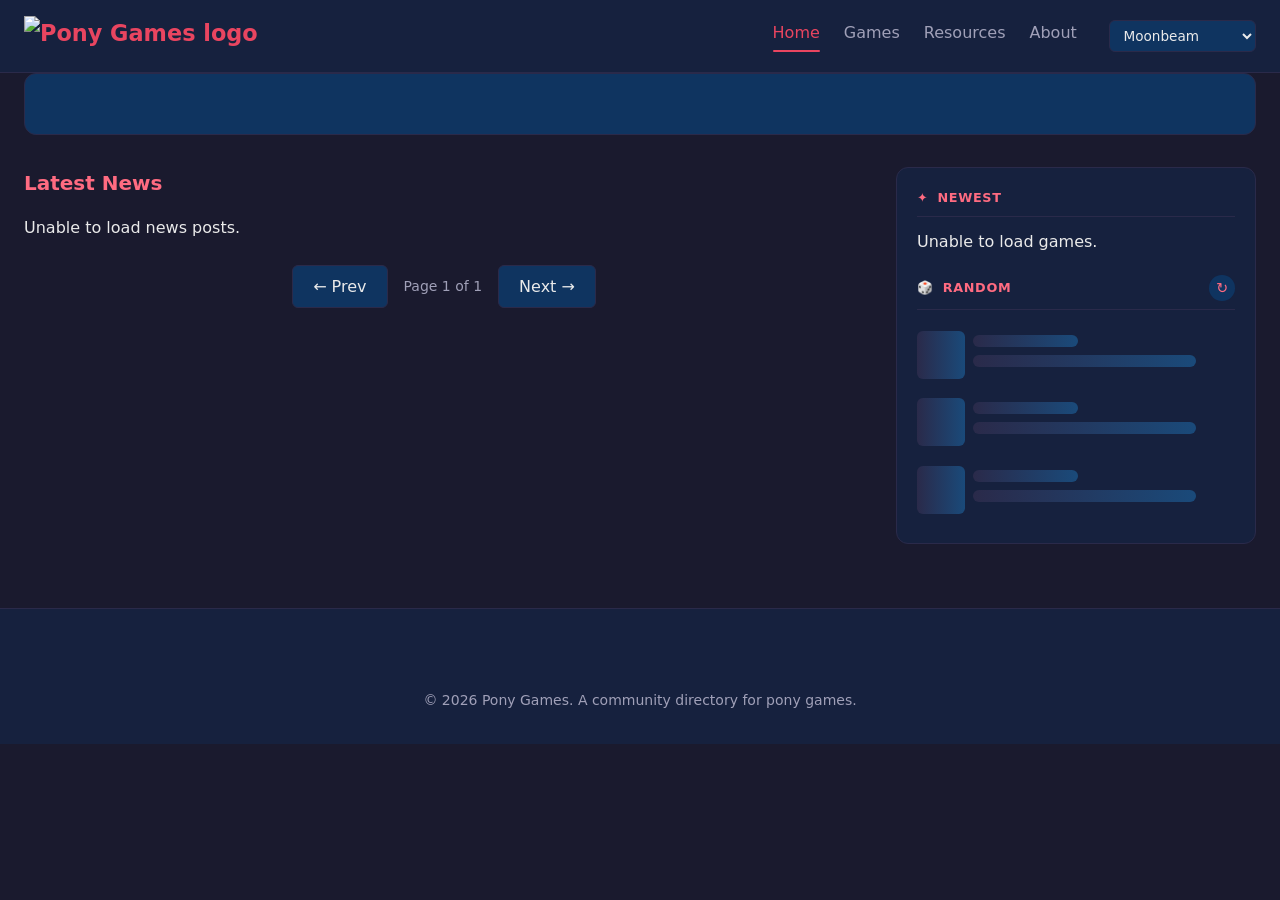
==== index.html @ 91b528e2 "nsfw hide attempt 2" ====
<!DOCTYPE html>
<html lang="en">
<head>
  <meta charset="UTF-8" />
  <!-- set the theme before first paint, avoids a flash of the wrong theme -->
  <script>
    try {
      var pgTheme = localStorage.getItem("pg-theme");
      if (pgTheme) document.documentElement.dataset.theme = pgTheme;
    } catch (e) {}
  </script>
  <script src="https://cdn.jsdelivr.net/gh/MarketingPipeline/Markdown-Tag/markdown-tag.js"></script>
  <meta name="viewport" content="width=device-width, initial-scale=1.0" />
  <meta name="description" content="Pony Games: your central directory for pony games, jams, and community resources." />
  <title>Pony Games</title>
  <link rel="stylesheet" href="css/style.css?v=20260910" />
  <link rel="stylesheet" href="https://mlp-ring.neocities.org/ring-js/onionring.css">
  <link rel="apple-touch-icon" sizes="180x180" href="/apple-touch-icon.png">
  <link rel="icon" type="image/png" sizes="32x32" href="/favicon-32x32.png">
  <link rel="icon" type="image/png" sizes="16x16" href="/favicon-16x16.png">
  <link rel="manifest" href="/site.webmanifest">
</head>
<body>

  <!-- ===================== HEADER / NAV ===================== -->
  <header class="site-header">
    <div class="container">
      <a href="index.html" class="site-logo">
        <img src="textlogo.png" alt="Pony Games logo">
      </a>
      <nav class="site-nav" aria-label="Main navigation">
        <a href="index.html">Home</a>
        <a href="games.html">Games</a>
        <a href="resources.html">Resources</a>
        <a href="about.html">About</a>
        <select id="theme-switcher" class="theme-switcher" aria-label="Site theme">
          <option value="midnight">Moonbeam</option>
          <option value="light">Sunbeam</option>
          <option value="trixie">Boaster Blue</option>
          <option value="twilight">Magical Purple</option>
          <option value="applejack">Rural Orange</option>
          <option value="pinkie">Party Pink</option>
          <option value="rarity">Rare White</option>
          <option value="rainbow">Speedy Blue</option>
          <option value="fluttershy">Butterfly Yellow</option>

        </select>
      </nav>
    </div>
  </header>

  <main class="container">

    <!-- ===================== JAM TIMER ===================== -->
    <section id="jam-timer" class="jam-timer" aria-label="Jam timer">
      <p class="jam-timer__status"></p>
      <p class="jam-timer__message"></p>
      <div class="jam-timer__countdown" hidden></div>
      <a class="jam-timer__link" hidden></a>
    </section>

    <!-- ===================== HOME LAYOUT: Blog + Sidebar ===================== -->
    <div class="home-layout">

      <!-- --- News blog --- -->
      <section class="news-blog" aria-label="News blog">
        <h2 class="section-title">Latest News</h2>

        <div id="news-blog"></div>

        <nav class="pagination" aria-label="Blog pagination">
          <button id="blog-prev" class="pagination__btn" type="button">← Prev</button>
          <span id="blog-page-info" class="pagination__info">Page 1 of 1</span>
          <button id="blog-next" class="pagination__btn" type="button">Next →</button>
        </nav>
      </section>

      <!-- --- Recommendations sidebar: 3 newest + 3 random --- -->
      <aside class="game-sidebar" aria-label="Game recommendations">
        <div class="game-sidebar__columns">
          <div>
            <h2 class="game-sidebar__column-title"><span class="game-sidebar__icon" aria-hidden="true">✦</span> Newest</h2>
            <div id="sidebar-recent"></div>
          </div>
          <div>
            <div class="game-sidebar__column-header">
              <h2 class="game-sidebar__column-title"><span class="game-sidebar__icon" aria-hidden="true">🎲</span> Random</h2>
              <button type="button" id="sidebar-shuffle" class="sidebar-shuffle" title="Shuffle random picks" aria-label="Shuffle random picks">↻</button>
            </div>
            <div id="sidebar-random"></div>
          </div>
        </div>
      </aside>

    </div>

    <!-- ===================== UPCOMING / IN DEVELOPMENT ===================== -->
    <section class="upcoming-section" aria-label="Upcoming games">
      <h2 class="section-title">Upcoming &amp; In Development</h2>
      <div id="upcoming-grid" class="upcoming-scroll"></div>
    </section>

  </main>

  <!-- ===================== GAME DETAIL PANEL ===================== -->
  <div id="detail-panel" class="detail-panel" role="dialog" aria-modal="true" aria-label="Game details">
    <div class="detail-panel__content">
      <button class="detail-panel__close" type="button" aria-label="Close details">&times;</button>
      <div class="detail-panel__carousel" hidden>
        <div class="carousel__track"></div>
        <button class="carousel__btn carousel__btn--prev" type="button" aria-label="Previous screenshot">‹</button>
        <button class="carousel__btn carousel__btn--next" type="button" aria-label="Next screenshot">›</button>
        <div class="carousel__dots"></div>
      </div>
      <img class="detail-panel__thumb" src="" alt="" />
      <h2 class="detail-panel__title"></h2>
      <p class="detail-panel__author" hidden></p>
      <p class="detail-panel__release" hidden></p>
      <div class="detail-panel__playtime-wrap" hidden>
        <div class="detail-panel__playtime-header">
          <span class="detail-panel__playtime-label">Playtime</span>
          <span class="detail-panel__playtime"></span>
        </div>
        <div class="detail-panel__playtime-bar" role="presentation">
          <div class="detail-panel__playtime-fill"></div>
        </div>
      </div>
      <div class="detail-panel__meta">
        <div class="detail-panel__tags"></div>
      </div>
      <p class="detail-panel__description"></p>
      <div class="detail-panel__downloads"></div>
    </div>
  </div>

  <!-- ===================== FOOTER ===================== -->
  <footer class="site-footer">
    <div class="container">
      <div id='mlpring'>
        <script type="text/javascript" src="https://mlp-ring.neocities.org/ring-js/onionring-variables.js"></script>
        <script type="text/javascript" src="https://mlp-ring.neocities.org/ring-js/onionring-widget.js"></script>
      </div>
      <p>&copy; 2026 Pony Games. A community directory for pony games.</p>
    </div>
  </footer>

  <script src="js/timer.js?v=20260910"></script>
  <script src="js/main.js?v=20260910"></script>
  <script src="https://cdn.jsdelivr.net/gh/MarketingPipeline/Markdown-Tag/markdown-tag.js"></script> 
</body>
</html>
---- css/style.css ----
/* ==========================================================================
   Pony Games - Global Styles
   ========================================================================== */

/* --- CSS Reset --- */
*,
*::before,
*::after {
  box-sizing: border-box;
  margin: 0;
  padding: 0;
}

html {
  scroll-behavior: smooth;
}

body {
  min-height: 100vh;
  line-height: 1.6;
  -webkit-font-smoothing: antialiased;
}

img,
picture,
video,
canvas,
svg {
  display: block;
  max-width: 100%;
}

[hidden] {
  display: none !important;
}

input,
button,
textarea,
select {
  font: inherit;
}

a {
  color: inherit;
  text-decoration: none;
}

ul,
ol {
  list-style: none;
}

button {
  cursor: pointer;
  border: none;
  background: none;
  color: inherit;
}

/* --- Variables ---
   Themes only override the palette values above the blank line in each
   block; radius/font/transition/shadow stay constant across themes. */
:root {
  --color-bg: #1a1a2e;
  --color-bg-alt: #16213e;
  --color-bg-alt-rgb: 22, 33, 62;
  --color-surface: #0f3460;
  --color-surface-hover: #1a4a7a;
  --color-accent: #e94560;
  --color-accent-soft: #ff6b81;
  --color-text: #eaeaea;
  --color-text-muted: #a0a0b8;
  --color-border: #2a2a4a;
  --color-tag: #533483;

  --font-sans: system-ui, -apple-system, "Segoe UI", Roboto, sans-serif;
  --font-display: "Segoe UI", system-ui, sans-serif;

  --radius-sm: 6px;
  --radius-md: 12px;
  --radius-lg: 20px;

  --shadow-card: 0 4px 20px rgba(0, 0, 0, 0.35);
  --shadow-hover: 0 8px 30px rgba(233, 69, 96, 0.2);

  --transition: 0.25s ease;
  --transition-spring: 0.4s cubic-bezier(0.34, 1.4, 0.64, 1);
  --max-width: 1600px;
  --sidebar-width: 360px;

  --color-tag-warning: #c0392b;
  --color-tag-black: #2c2c3a;
  --color-tag-genre: #27ae60;
  --color-tag-other: #2980b9;
}

/* Resources page uses a distinct background, one variant per theme so it
   doesn't end up as dark-purple-on-light-theme (unreadable) */
body.page-resources {
  --color-bg: #1e1a2e;
  --color-bg-alt: #2a1f3d;
  --color-surface: #3d2b5e;
}

/* --- Daylight theme --- */
:root[data-theme="light"] {
  --color-bg: #f5f2fa;
  --color-bg-alt: #ffffff;
  --color-bg-alt-rgb: 255, 255, 255;
  --color-surface: #ece5f7;
  --color-surface-hover: #ddd2f0;
  --color-accent: #d6336c;
  --color-accent-soft: #c2255c;
  --color-text: #241f33;
  --color-text-muted: #6b6280;
  --color-border: #ddd4ee;
  --color-tag: #e4d8f7;
}

:root[data-theme="light"] body.page-resources {
  --color-bg: #faf3ff;
  --color-bg-alt: #ffffff;
  --color-surface: #f0e0fb;
}

/* --- Trixie Lulamoon Theme --- */
:root[data-theme="trixie"] {
  --color-bg: #1a1a3a;
  --color-bg-alt: #2a2a5a;
  --color-bg-alt-rgb: 42, 42, 90;
  --color-surface: #3a3a7a;
  --color-surface-hover: #4a4a9a;
  --color-accent: #4fc3f7;
  --color-accent-soft: #81d4fa;
  --color-text: #e0e0ff;
  --color-text-muted: #a0a0cc;
  --color-border: #4a4a7a;
  --color-tag: #5c6bc0;
}

/* --- Twilight Sparkle Theme --- */
:root[data-theme="twilight"] {
  --color-bg: #2a1a3a;
  --color-bg-alt: #3a2a5a;
  --color-bg-alt-rgb: 58, 42, 90;
  --color-surface: #4a3a6a;
  --color-surface-hover: #5a4a8a;
  --color-accent: #ffd54f;
  --color-accent-soft: #ffe082;
  --color-text: #f0e6ff;
  --color-text-muted: #b0a0cc;
  --color-border: #4a3a6a;
  --color-tag: #7e57c2;
}

/* --- AppleJack Theme --- */
:root[data-theme="applejack"] {
  --color-bg: #3a2a1a;
  --color-bg-alt: #4a3a2a;
  --color-bg-alt-rgb: 74, 58, 42;
  --color-surface: #5a4a3a;
  --color-surface-hover: #6a5a4a;
  --color-accent: #ffb74d;
  --color-accent-soft: #ffcc80;
  --color-text: #f5e6d3;
  --color-text-muted: #b0a090;
  --color-border: #5a4a3a;
  --color-tag: #8d6e63;
}

/* --- Pinkie Pie Theme --- */
:root[data-theme="pinkie"] {
  --color-bg: #f8e0e0;
  --color-bg-alt: #ffffff;
  --color-bg-alt-rgb: 255, 255, 255;
  --color-surface: #ffd0d0;
  --color-surface-hover: #ffb0b0;
  --color-accent: #e91e63;
  --color-accent-soft: #f06292;
  --color-text: #4a2a2a;
  --color-text-muted: #8a6a6a;
  --color-border: #ffc0c0;
  --color-tag: #ec407a;
}

/* --- Rarity Theme --- */
:root[data-theme="rarity"] {
  --color-bg: #f5f0f0;
  --color-bg-alt: #ffffff;
  --color-bg-alt-rgb: 255, 255, 255;
  --color-surface: #e8e0e8;
  --color-surface-hover: #d8d0d8;
  --color-accent: #7e57c2;
  --color-accent-soft: #b39ddb;
  --color-text: #2a2a3a;
  --color-text-muted: #6a6a7a;
  --color-border: #d0c8d0;
  --color-tag: #9575cd;
}

/* --- Rainbow Dash Theme --- */
:root[data-theme="rainbow"] {
  --color-bg: #1a2a4a;
  --color-bg-alt: #2a3a5a;
  --color-bg-alt-rgb: 42, 58, 90;
  --color-surface: #3a4a7a;
  --color-surface-hover: #4a5a9a;
  --color-accent: #ffeb3b;
  --color-accent-soft: #fff176;
  --color-text: #e0f0ff;
  --color-text-muted: #90a0c0;
  --color-border: #3a4a6a;
  --color-tag: #42a5f5;
}

/* --- Fluttershy Theme --- */
:root[data-theme="fluttershy"] {
  --color-bg: #fef9e0;
  --color-bg-alt: #ffffff;
  --color-bg-alt-rgb: 255, 255, 255;
  --color-surface: #fdf0d0;
  --color-surface-hover: #fce0b0;
  --color-accent: #f48fb1;
  --color-accent-soft: #f8bbd0;
  --color-text: #3a3a2a;
  --color-text-muted: #8a8a6a;
  --color-border: #f0e0c0;
  --color-tag: #aed581;
}

/* overriding color cause resources page using yellowish tone 
P.S. If there's a more simpler and effective solution, would 
be great to optimize this
*/
:root[data-theme="trixie"] body.page-resources {
  --color-bg: #1a1a4a;
  --color-bg-alt: #2a2a6a;
  --color-surface: #3a3a8a;
}

:root[data-theme="twilight"] body.page-resources {
  --color-bg: #2a1a4a;
  --color-bg-alt: #3a2a6a;
  --color-surface: #4a3a7a;
}

:root[data-theme="applejack"] body.page-resources {
  --color-bg: #3a2a1a;
  --color-bg-alt: #4a3a2a;
  --color-surface: #5a4a3a;
}

:root[data-theme="pinkie"] body.page-resources {
  --color-bg: #fce4ec;
  --color-bg-alt: #ffffff;
  --color-surface: #f8bbd0;
}

:root[data-theme="rarity"] body.page-resources {
  --color-bg: #f5f0f5;
  --color-bg-alt: #ffffff;
  --color-surface: #e8e0e8;
}

:root[data-theme="rainbow"] body.page-resources {
  --color-bg: #1a2a5a;
  --color-bg-alt: #2a3a6a;
  --color-surface: #3a4a8a;
}

:root[data-theme="fluttershy"] body.page-resources {
  --color-bg: #fef9e8;
  --color-bg-alt: #ffffff;
  --color-surface: #fdf0d8;
}

/* --- Base Layout --- */
body {
  font-family: var(--font-sans);
  background-color: var(--color-bg);
  color: var(--color-text);
}

.container {
  width: 100%;
  max-width: var(--max-width);
  margin: 0 auto;
  padding: 0 1.5rem;
}

/* --- Header & Navigation --- */
.site-header {
  background: var(--color-bg-alt);
  border-bottom: 1px solid var(--color-border);
  position: sticky;
  top: 0;
  z-index: 100;
  transition: box-shadow var(--transition), background var(--transition);
}

.site-header.is-scrolled {
  box-shadow: 0 4px 24px rgba(0, 0, 0, 0.45);
/*  background: rgba(var(--color-bg-alt-rgb), 0.96);*/
  background: var(--color-bg-alt);
  backdrop-filter: blur(8px);
}

.site-header .container {
  display: flex;
  align-items: center;
  justify-content: space-between;
  padding-top: 1rem;
  padding-bottom: 1rem;
}

.site-logo {
  font-family: var(--font-display);
  font-size: 1.4rem;
  font-weight: 700;
  color: var(--color-accent);
  position: relative;
  transition: transform var(--transition-spring);
}

.site-logo img {
  height: 40px;
  width: auto;
  display: block;
}

.site-logo:hover {
  transform: scale(1.03);
}

.site-logo--sparkle {
  animation: logo-rainbow 1.1s ease;
}

.site-logo--sparkle::after {
  content: "✦";
  position: absolute;
  top: -0.4rem;
  right: -0.8rem;
  font-size: 0.9rem;
  animation: sparkle-burst 1s ease forwards;
}

.site-nav {
  display: flex;
  gap: 1.5rem;
}

.site-nav a {
  color: var(--color-text-muted);
  font-weight: 500;
  position: relative;
  padding-bottom: 0.25rem;
  transition: color var(--transition);
}

.site-nav a::after {
  content: "";
  position: absolute;
  left: 50%;
  bottom: 0;
  width: 0;
  height: 2px;
  background: var(--color-accent);
  border-radius: 1px;
  transition: width var(--transition), left var(--transition);
}

.site-nav a:hover::after,
.site-nav a.active::after {
  width: 100%;
  left: 0;
}

.site-nav a:hover,
.site-nav a.active {
  color: var(--color-accent);
}

.theme-switcher {
  margin-left: 0.5rem;
  padding: 0.35rem 0.6rem;
  background: var(--color-surface);
  color: var(--color-text);
  border: 1px solid var(--color-border);
  border-radius: var(--radius-sm);
  font-size: 0.85rem;
  cursor: pointer;
}

/* --- Footer --- */
.site-footer {
  margin-top: 4rem;
  padding: 2rem 0;
  background: var(--color-bg-alt);
  border-top: 1px solid var(--color-border);
  text-align: center;
  color: var(--color-text-muted);
  font-size: 0.875rem;
}

/* --- Page Sections --- */
.page-title {
  font-family: var(--font-display);
  font-size: 2rem;
  margin: 2rem 0 1.5rem;
  color: var(--color-text);
}

.section-title {
  font-size: 1.25rem;
  margin-bottom: 1rem;
  color: var(--color-accent-soft);
}

/* ==========================================================================
   Jam Timer (index.html)
   ========================================================================== */
.jam-timer {
  background: var(--color-surface);
  border-radius: var(--radius-md);
  padding: 1.5rem 2rem;
  margin-bottom: 2rem;
  border: 1px solid var(--color-border);
  text-align: center;
  transition: box-shadow var(--transition), border-color var(--transition);
}

.jam-timer--complete {
  border-color: var(--color-accent);
  box-shadow: 0 0 30px rgba(233, 69, 96, 0.35);
  animation: jam-pulse 1.5s ease infinite;
}

.jam-timer__status {
  font-size: 0.875rem;
  text-transform: uppercase;
  letter-spacing: 0.1em;
  color: var(--color-accent);
  margin-bottom: 0.5rem;
}

.jam-timer__message {
  font-size: 1.125rem;
  margin-bottom: 0.75rem;
}

.jam-timer__countdown {
  margin: 1rem 0;
}

.jam-timer__arc-wrap {
  position: relative;
  max-width: 220px;
  margin: 0 auto 1.25rem;
}

.jam-timer__arc {
  width: 100%;
  height: auto;
}

.jam-timer__arc-track {
  fill: none;
  stroke: var(--color-border);
  stroke-width: 6;
  stroke-linecap: round;
}

.jam-timer__arc-fill {
  fill: none;
  stroke-width: 6;
  stroke-linecap: round;
  transition: stroke-dashoffset 0.8s ease;
}

.jam-timer__arc-icon {
  position: absolute;
  top: 50%;
  left: 50%;
  transform: translate(-50%, -20%);
  font-size: 1.5rem;
  transition: transform 0.8s ease, opacity 0.8s ease;
  pointer-events: none;
}

.jam-timer__units {
  display: flex;
  justify-content: center;
  gap: 1rem;
  flex-wrap: wrap;
}

.jam-timer__unit {
  display: flex;
  flex-direction: column;
  align-items: center;
  gap: 0.35rem;
}

.jam-timer__ring {
  position: relative;
  width: 72px;
  height: 72px;
}

.jam-timer__ring-svg {
  width: 100%;
  height: 100%;
  transform: rotate(-90deg);
}

.jam-timer__ring-bg {
  fill: none;
  stroke: var(--color-border);
  stroke-width: 4;
}

.jam-timer__ring-progress {
  fill: none;
  stroke: var(--color-accent);
  stroke-width: 4;
  stroke-linecap: round;
  transition: stroke-dashoffset 0.35s ease;
}

.jam-timer__digit {
  position: absolute;
  inset: 0;
  display: flex;
  align-items: center;
  justify-content: center;
  font-size: 1.4rem;
  font-weight: 700;
  font-variant-numeric: tabular-nums;
  color: var(--color-text);
  letter-spacing: -0.02em;
}


.jam-timer__label {
  font-size: 0.7rem;
  color: var(--color-text-muted);
  text-transform: uppercase;
  letter-spacing: 0.05em;
}

.jam-timer__countdown--finished .jam-timer__units {
  opacity: 0.3;
  transform: scale(0.95);
  transition: opacity 0.5s ease, transform 0.5s ease;
}

.jam-timer__link {
  display: inline-block;
  margin-top: 0.75rem;
  color: var(--color-accent-soft);
  font-weight: 500;
  transition: color var(--transition), transform var(--transition-spring);
}

.jam-timer__link:hover {
  color: var(--color-accent);
  text-decoration: underline;
}

.jam-timer__link--pulse {
  animation: link-pulse 1.2s ease infinite;
}

/* ==========================================================================
   Home Layout: Blog + Sticky Sidebar (index.html)
   ========================================================================== */
.home-layout {
  display: grid;
  grid-template-columns: 1fr var(--sidebar-width);
  gap: 2rem;
  align-items: start;
}

@media (max-width: 900px) {
  .home-layout {
    grid-template-columns: 1fr;
  }
}

/* --- News Blog --- */
.news-blog {
  min-width: 0;
}

.news-post {
  background: var(--color-bg-alt);
  border: 1px solid var(--color-border);
  border-radius: var(--radius-md);
  margin-bottom: 1.25rem;
  overflow: hidden;
  transition: border-color var(--transition);
}

.news-post--enter {
  animation: fade-rise 0.45s ease both;
}

.news-post:hover,
.news-post--open {
  border-color: var(--color-accent);
}

.news-post__header {
  width: 100%;
  display: flex;
  align-items: center;
  justify-content: space-between;
  gap: 1rem;
  padding: 1.25rem 1.5rem;
  text-align: left;
  cursor: pointer;
  background: none;
  border: none;
  transition: background var(--transition);
}

.news-post__header:hover {
  background: rgba(255,255,255,0.03);
}

.news-post__header-text {
  min-width: 0;
}

.news-post__chevron {
  font-size: 1rem;
  color: var(--color-text-muted);
  flex-shrink: 0;
  transition: transform var(--transition);
}

.news-post--open .news-post__chevron {
  transform: rotate(180deg);
}

.news-post__date {
  display: block;
  font-size: 0.8rem;
  color: var(--color-text-muted);
  margin-bottom: 0.3rem;
}

.news-post__title {
  font-size: 1.1rem;
  color: var(--color-text);
}

.news-post__body {
  padding: 0 1.5rem 1.25rem;
}

.news-post__image {
  width: 100%;
  max-height: 220px;
  object-fit: cover;
  border-radius: var(--radius-sm);
  margin-bottom: 0.9rem;
}

.news-post__excerpt {
  color: var(--color-text-muted);
  font-size: 0.95rem;
  line-height: 1.6;
}

.news-post__excerpt a {
  color: var(--color-accent-soft);
}

.news-post__excerpt ul {
  list-style: unset;
  padding-left: revert;
}

/* --- Pagination --- */
.pagination {
  display: flex;
  align-items: center;
  justify-content: center;
  gap: 1rem;
  margin-top: 1.5rem;
}

.pagination__btn {
  padding: 0.5rem 1.25rem;
  background: var(--color-surface);
  color: var(--color-text);
  border-radius: var(--radius-sm);
  border: 1px solid var(--color-border);
  transition: background var(--transition), border-color var(--transition);
}

.pagination__btn:hover:not(:disabled) {
  background: var(--color-surface-hover);
  border-color: var(--color-accent);
}

.pagination__btn:disabled {
  opacity: 0.4;
  cursor: not-allowed;
}

.pagination__info {
  color: var(--color-text-muted);
  font-size: 0.875rem;
}

/* --- Game Recommendations Sidebar (sticky, two columns) --- */
.game-sidebar {
  position: sticky;
  top: 5rem;
  background: var(--color-bg-alt);
  border: 1px solid var(--color-border);
  border-radius: var(--radius-md);
  padding: 1.25rem;
}

.game-sidebar__columns {
  display: flex;
  flex-direction: column;
  gap: 1.25rem;
}

.game-sidebar__column-header {
  display: flex;
  align-items: center;
  justify-content: space-between;
  gap: 0.5rem;
  margin-bottom: 0.75rem;
  padding-bottom: 0.5rem;
  border-bottom: 1px solid var(--color-border);
}

.game-sidebar__column-title {
  font-size: 0.8rem;
  text-transform: uppercase;
  letter-spacing: 0.05em;
  color: var(--color-accent-soft);
  margin-bottom: 0.75rem;
  padding-bottom: 0.5rem;
  border-bottom: 1px solid var(--color-border);
}

.game-sidebar__column-header .game-sidebar__column-title {
  margin-bottom: 0;
  padding-bottom: 0;
  border-bottom: none;
}

.game-sidebar__column-title--enter {
  animation: divider-reveal 0.6s ease both;
}

.game-sidebar__icon {
  margin-right: 0.25rem;
}

.sidebar-shuffle {
  width: 1.6rem;
  height: 1.6rem;
  border-radius: 50%;
  background: var(--color-surface);
  color: var(--color-accent-soft);
  font-size: 0.9rem;
  line-height: 1;
  display: flex;
  align-items: center;
  justify-content: center;
  transition: background var(--transition), transform var(--transition-spring);
  flex-shrink: 0;
}

.sidebar-shuffle:hover {
  background: var(--color-surface-hover);
  color: var(--color-accent);
}

.sidebar-shuffle.is-spinning {
  animation: spin-once 0.5s ease;
}

.sidebar-game--enter {
  animation: fade-rise 0.4s ease both;
}

.sidebar-random--shuffle .sidebar-game {
  animation: shuffle-pop 0.45s ease both;
}

.sidebar-empty {
  font-size: 0.75rem;
  color: var(--color-text-muted);
}

.sidebar-game {
  display: flex;
  gap: 0.5rem;
  align-items: center;
  width: 100%;
  text-align: left;
  padding: 0.6rem 0;
  border-bottom: 1px solid var(--color-border);
  transition: opacity var(--transition);
}

.sidebar-game:last-child {
  border-bottom: none;
}

.sidebar-game:hover {
  opacity: 0.85;
}

.sidebar-game__thumb-wrap {
  position: relative;
  width: 48px;
  height: 48px;
  flex-shrink: 0;
  border-radius: var(--radius-sm);
  overflow: hidden;
  line-height: 0;
}

.sidebar-game__thumb {
  width: 48px;
  height: 48px;
  border-radius: var(--radius-sm);
  object-fit: cover;
  background: var(--color-surface);
  flex-shrink: 0;
}

.sidebar-game__thumb--nsfw {
  filter: blur(10px) brightness(0.65);
}

.sidebar-game__nsfw-badge {
  position: absolute;
  inset: 0;
  display: flex;
  align-items: center;
  justify-content: center;
  font-size: 1.1rem;
  line-height: 1;
  background: rgba(0, 0, 0, 0.35);
  pointer-events: none;
}

.sidebar-game__info {
  min-width: 0;
}

.sidebar-game__name {
  font-size: 0.875rem;
  font-weight: 600;
  white-space: nowrap;
  overflow: hidden;
  text-overflow: ellipsis;
}

.sidebar-game__desc {
  font-size: 0.75rem;
  color: var(--color-text-muted);
  display: -webkit-box;
  -webkit-line-clamp: 2;
  -webkit-box-orient: vertical;
  overflow: hidden;
}

/* --- Upcoming / In Development strip (index.html) --- */
.upcoming-section {
  margin-top: 3rem;
}

.upcoming-scroll {
  display: flex;
  gap: 1.5rem;
  overflow-x: auto;
  padding-bottom: 1rem;
  scroll-snap-type: x mandatory;
  scroll-padding: 1.5rem;
}

.upcoming-scroll .card {
  flex: 0 0 260px;
}

.upcoming-scroll .skeleton-card {
  flex: 0 0 260px;
}

/* ==========================================================================
   Games Page Layout: grid + filter panel
   ========================================================================== */
.games-layout {
  display: grid;
  grid-template-columns: 1fr 300px;
  gap: 2rem;
  align-items: start;
}

@media (max-width: 900px) {
  .games-layout {
    grid-template-columns: 1fr;
  }
}

.games-filter {
  position: sticky;
  top: 5rem;
  max-height: calc(100vh - 6rem);
  overflow-y: auto;
  background: var(--color-bg-alt);
  border: 1px solid var(--color-border);
  border-radius: var(--radius-md);
  padding: 1.25rem;
}

.games-filter__title {
  font-size: 1rem;
  color: var(--color-accent-soft);
  margin-bottom: 1rem;
}

.games-filter__group {
  margin-bottom: 1rem;
}

.games-filter__group label {
  display: block;
  font-size: 0.8rem;
  color: var(--color-text-muted);
  margin-bottom: 0.35rem;
}

.games-filter__group input,
.games-filter__group select {
  width: 100%;
  padding: 0.5rem 0.75rem;
  background: var(--color-surface);
  color: var(--color-text);
  border: 1px solid var(--color-border);
  border-radius: var(--radius-sm);
}

.games-filter__group input:focus,
.games-filter__group select:focus {
  outline: none;
  border-color: var(--color-accent);
}

.games-filter__hint {
  font-size: 0.7rem;
  color: var(--color-text-muted);
  margin-top: 0.35rem;
}

.games-filter__hint kbd {
  display: inline-block;
  padding: 0.1rem 0.35rem;
  background: var(--color-bg);
  border: 1px solid var(--color-border);
  border-radius: 3px;
  font-size: 0.65rem;
  font-family: inherit;
}

.games-filter__results {
  font-size: 0.8rem;
  color: var(--color-text-muted);
  margin-top: 0.5rem;
  font-variant-numeric: tabular-nums;
}

.filter-chips {
  display: flex;
  flex-wrap: wrap;
  gap: 0.4rem;
  margin-bottom: 0.75rem;
}

.filter-chip {
  display: inline-flex;
  align-items: center;
  gap: 0.3rem;
  padding: 0.25rem 0.55rem;
  font-size: 0.7rem;
  background: var(--color-surface);
  color: var(--color-text);
  border: 1px solid var(--color-border);
  border-radius: 999px;
  transition: border-color var(--transition), background var(--transition);
}

.filter-chip:hover {
  border-color: var(--color-accent);
  background: var(--color-surface-hover);
}

.filter-chip__remove {
  font-size: 0.85rem;
  opacity: 0.7;
}

.nsfw-toggle {
  display: flex;
  align-items: center;
  gap: 0.6rem;
  cursor: pointer;
  user-select: none;
  position: relative;
}

.nsfw-toggle + .nsfw-toggle {
  margin-top: 0.6rem;
}

.nsfw-toggle input {
  appearance: none;
  -webkit-appearance: none;
  position: absolute;
  opacity: 0;
  width: 0;
  height: 0;
  margin: 0;
  padding: 0;
  border: 0;
  pointer-events: none;
}

.nsfw-toggle__track {
  position: relative;
  display: inline-block;
  width: 2.2rem;
  height: 1.2rem;
  background: var(--color-bg);
  border: 1px solid var(--oolor-border);
  border-radius: 999px;
  flex-shrink: 0;
  transition: background var(--transition), border-color var(--transition);
  box-sizing: border-box;
}

.nsfw-toggle__track::after {
  content: "";
  position: absolute;
  top: 3px;
  left: 3px;
  width: calc(1.2rem - 6px);
  height: calc(1.2rem - 6px);
  background: var(--color-text-muted);
  border-radius: 50%;
  transition: transform var(--transition), background var(--transition);
}

.nsfw-toggle input:checked ~ .nsfw-toggle__track {
  background: var(--color-tag-warning);
  border-color: var(--color-tag-warning);
}

.nsfw-toggle input:checked ~ .nsfw-toggle__track::after {
  transform: translateX(1rem);
  background: #fff;
}

.nsfw-toggle__label {
  font-size: 0.8rem;
  color: var(--color-text-muted);
  line-height: 1.2rem;
  position: relative;
  top: -5.6px;
}

.nsfw-toggle input:checked ~ .nsfw-toggle__label {
  color: var(--color-tag-warning);
}

.tag-filter-chips {
  display: flex;
  flex-wrap: wrap;
  gap: 0.35rem;
  margin-top: 0.35rem;
}

.tag-filter-chip {
  padding: 0.2rem 0.6rem;
  font-size: 0.75rem;
  background: var(--color-surface);
  color: var(--color-text-muted);
  border: 1px solid var(--color-border);
  border-radius: 999px;
  transition: background var(--transition), color var(--transition), border-color var(--transition);
}

.tag-filter-chip:hover {
  border-color: var(--color-accent);
  color: var(--color-text);
}

.tag-filter-chip--active {
  background: var(--color-accent);
  color: #fff;
  border-color: var(--color-accent);
}

.resources-layout {
  display: grid;
  grid-template-columns: 1fr 260px;
  gap: 2rem;
  align-items: start;
}

@media (max-width: 900px) {
  .resources-layout {
    grid-template-columns: 1fr;
  }
}

.resources-search {
  margin-bottom: 1.5rem;
}

.resources-search input {
  width: 100%;
  padding: 0.55rem 0.9rem;
  background: var(--color-surface);
  color: var(--color-text);
  border: 1px solid var(--color-border);
  border-radius: var(--radius-sm);
  font-size: 0.95rem;
}

.resources-search input:focus {
  outline: none;
  border-color: var(--color-accent);
}

.filter-clear {
  width: 100%;
  padding: 0.45rem;
  margin-bottom: 0.75rem;
  font-size: 0.75rem;
  color: var(--color-accent-soft);
  background: transparent;
  border: 1px dashed var(--color-border);
  border-radius: var(--radius-sm);
  transition: border-color var(--transition), color var(--transition);
}

.filter-clear:hover {
  border-color: var(--color-accent);
  color: var(--color-accent);
}

.input--focus-flash {
  animation: input-flash 0.6s ease;
}

.games-empty {
  color: var(--color-text-muted);
  grid-column: 1 / -1;
}

.games-empty--friendly {
  text-align: center;
  padding: 3rem 1.5rem;
  background: var(--color-bg-alt);
  border: 1px dashed var(--color-border);
  border-radius: var(--radius-md);
}

.games-empty__title {
  font-size: 1.1rem;
  color: var(--color-text);
  margin-bottom: 0.5rem;
}

.games-empty__text {
  font-size: 0.9rem;
  margin-bottom: 1rem;
}

.games-empty__btn {
  padding: 0.6rem 1.25rem;
  background: var(--color-accent);
  color: #fff;
  border-radius: var(--radius-sm);
  font-weight: 600;
  transition: background var(--transition), transform var(--transition-spring);
}

.games-empty__btn:hover {
  background: var(--color-accent-soft);
  transform: scale(1.03);
}

/* ==========================================================================
   Card Grid: Games & Resources (games.html, resources.html)
   ========================================================================== */
.card-grid {
  display: grid;
  grid-template-columns: repeat(auto-fill, minmax(260px, 1fr));
  grid-auto-rows: auto;
  max-width: 100%;
  gap: 1.5rem;
  margin-bottom: 3rem;
}

@media (min-width: 1400px) {
  .card-grid {
    grid-template-columns: repeat(4, 1fr);
  }
}

@media (min-width: 1800px) {
  .card-grid {
    grid-template-columns: repeat(5, 1fr);
  }
}

/* --- Card (expand on hover, click opens detail panel) --- */
.card {
  background: var(--color-bg-alt);
  border: 1px solid var(--color-border);
  border-radius: var(--radius-md);
  overflow: hidden;
  cursor: pointer;
  transition: transform var(--transition-spring), box-shadow var(--transition), border-color var(--transition);
  box-shadow: var(--shadow-card);
}

.card--enter {
  animation: card-enter 0.45s ease both;
}

.card:hover {
  transform: translateY(-4px);
  box-shadow: var(--shadow-hover);
  border-color: var(--color-accent);
}

.card__thumb-wrap {
  overflow: hidden;
  position: relative;
}

.card__thumb {
  width: 100%;
  aspect-ratio: 16 / 9;
  object-fit: cover;
  background: var(--color-surface);
  transition: transform 0.4s ease, filter 0.3s ease;
}

.card:hover .card__thumb {
  transform: scale(1.04);
}

.card__thumb--nsfw {
  filter: blur(18px) brightness(0.7);
}

.card:hover .card__thumb--nsfw,
.card:focus-within .card__thumb--nsfw {
  filter: none;
}

.card__nsfw-badge {
  position: absolute;
  top: 0.5rem;
  right: 0.5rem;
  background: rgba(0, 0, 0, 0.6);
  border-radius: 999px;
  padding: 0.15rem 0.45rem;
  font-size: 0.8rem;
  pointer-events: none;
}

.card__body {
  padding: 1.25rem;
}

.card__title {
  font-size: 1.1rem;
  margin-bottom: 0.25rem;
}

.card__author {
  font-size: 0.75rem;
  color: var(--color-text-muted);
  margin-bottom: 0.5rem;
}

.card__author--link {
  background: none;
  border: none;
  padding: 0;
  font-size: 0.75rem;
  color: var(--color-text-muted);
  cursor: pointer;
  text-align: left;
  transition: color var(--transition);
}

.card__author--link:hover {
  color: var(--color-accent-soft);
  text-decoration: underline;
}

.author-link {
  background: none;
  border: none;
  padding: 0;
  color: var(--color-accent-soft);
  cursor: pointer;
  font-size: inherit;
  transition: color var(--transition);
}

.author-link:hover {
  color: var(--color-accent);
  text-decoration: underline;
}

.card__short-desc {
  font-size: 0.875rem;
  color: var(--color-text-muted);
  display: -webkit-box;
  -webkit-line-clamp: 2;
  -webkit-box-orient: vertical;
  overflow: hidden;
  transition: -webkit-line-clamp var(--transition);
}

/* Expanded info shown on hover */
.card__extra {
  max-height: 0;
  overflow: hidden;
  opacity: 0;
  transition: max-height var(--transition), opacity var(--transition), margin var(--transition);
}

.card--game:hover .card__tags--default {
  display: none;
}

.card:hover .card__extra {
  max-height: 200px;
  opacity: 1;
  margin-top: 0.75rem;
}

.card:hover .card__short-desc {
  -webkit-line-clamp: unset;
}

.card__playtime {
  font-size: 0.8rem;
  color: var(--color-accent-soft);
  margin-top: 0.5rem;
}

.card__tags,
.card__tags-preview {
  display: flex;
  flex-wrap: wrap;
  gap: 0.35rem;
  margin-top: 0.5rem;
}

.card__tags--hover {
  display: none;
}

.card--game:hover .card__tags--hover {
  display: flex;
}

/* --- Tags --- */
.tag {
  display: inline-block;
  padding: 0.2rem 0.6rem;
  font-size: 0.7rem;
  background: var(--color-tag);
  color: var(--color-text);
  border-radius: var(--radius-sm);
}

.tag--warning {
  background: var(--color-tag-warning);
  color: #fff;
  animation: tag-warning-pulse 2.5s ease infinite;
}

.tag--black {
  background: #0a0a0d;
  border: 1px solid #6b6b85;
  color: #eaeaea;
}

.tag--genre {
  background: var(--color-tag-genre);
  color: #fff;
}

.tag--other {
  background: var(--color-tag-other);
  color: #fff;
}

/* ==========================================================================
   Detail Panel (games.html & resources.html)
   ========================================================================== */
.detail-panel {
  display: none;
  position: fixed;
  inset: 0;
  z-index: 200;
  background: rgba(0, 0, 0, 0.55);
  backdrop-filter: blur(6px);
  align-items: center;
  justify-content: center;
  padding: 1.5rem;
  animation: backdrop-in 0.25s ease;
}

.detail-panel.is-open {
  display: flex;
}

.detail-panel__content {
  background: var(--color-bg-alt);
  border: 1px solid var(--color-border);
  border-radius: var(--radius-lg);
  max-width: 560px;
  width: 100%;
  max-height: 90vh;
  overflow-y: auto;
  padding: 2rem;
  position: relative;
  box-shadow: var(--shadow-card);
  opacity: 0;
  transform: translateY(20px) scale(0.97);
  transition: opacity 0.3s ease, transform 0.35s cubic-bezier(0.34, 1.3, 0.64, 1);
}

.detail-panel__content--visible {
  opacity: 1;
  transform: translateY(0) scale(1);
}

.detail-panel__close {
  position: absolute;
  top: 1rem;
  right: 1rem;
  width: 2rem;
  height: 2rem;
  display: flex;
  align-items: center;
  justify-content: center;
  font-size: 1.25rem;
  color: var(--color-text-muted);
  border-radius: var(--radius-sm);
  transition: color var(--transition), background var(--transition);
}

.detail-panel__close:hover {
  color: var(--color-text);
  background: var(--color-surface);
}

.detail-panel__carousel {
  position: relative;
  width: 100%;
  aspect-ratio: 16 / 9;
  border-radius: var(--radius-md);
  overflow: hidden;
  margin-bottom: 1.25rem;
  background: var(--color-surface);
}

.carousel__track {
  width: 100%;
  height: 100%;
}

.carousel__img {
  display: none;
  width: 100%;
  height: 100%;
  object-fit: cover;
  transition: filter 0.3s ease;
}

.detail-panel__carousel--nsfw-blurred .carousel__img {
  filter: blur(24px) brightness(0.6);
}

.detail-panel__nsfw-overlay {
  position: absolute;
  inset: 0;
  z-index: 3;
  display: flex;
  align-items: center;
  justify-content: center;
  text-align: center;
  padding: 1rem;
  background: rgba(0, 0, 0, 0.35);
  color: #fff;
  font-weight: 600;
  font-size: 0.95rem;
  border: none;
  cursor: pointer;
}

.carousel__img--active {
  display: block;
}

.carousel__btn {
  position: absolute;
  top: 50%;
  transform: translateY(-50%);
  background: rgba(0,0,0,0.5);
  color: #fff;
  border: none;
  width: 2rem;
  height: 2rem;
  border-radius: 50%;
  font-size: 1.2rem;
  line-height: 1;
  display: flex;
  align-items: center;
  justify-content: center;
  cursor: pointer;
  transition: background var(--transition);
  z-index: 2;
}

.carousel__btn:hover {
  background: rgba(0,0,0,0.8);
}

.carousel__btn--prev { left: 0.5rem; }
.carousel__btn--next { right: 0.5rem; }

.carousel__dots {
  position: absolute;
  bottom: 0.5rem;
  left: 50%;
  transform: translateX(-50%);
  display: flex;
  gap: 0.35rem;
  z-index: 2;
}

.carousel__dot {
  width: 0.5rem;
  height: 0.5rem;
  border-radius: 50%;
  background: rgba(255,255,255,0.4);
  border: none;
  cursor: pointer;
  transition: background var(--transition);
}

.carousel__dot--active {
  background: #fff;
}

.detail-panel__thumb {
  display: none !important;
}

.detail-panel__title {
  font-size: 1.5rem;
  margin-bottom: 0.25rem;
}

.detail-panel__author {
  font-size: 0.9rem;
  color: var(--color-text-muted);
  margin-bottom: 0.5rem;
}

.detail-panel__release {
  font-size: 0.85rem;
  color: var(--color-text-muted);
  margin-bottom: 0.75rem;
}

.detail-panel__playtime-wrap {
  margin-bottom: 1rem;
}

.detail-panel__playtime-header {
  display: flex;
  justify-content: space-between;
  align-items: center;
  margin-bottom: 0.4rem;
}

.detail-panel__playtime-label {
  font-size: 0.75rem;
  text-transform: uppercase;
  letter-spacing: 0.05em;
  color: var(--color-text-muted);
}

.detail-panel__playtime {
  font-size: 0.8rem;
  color: var(--color-accent-soft);
}

.detail-panel__playtime-bar {
  display: none;
}

.detail-panel__meta {
  display: flex;
  flex-wrap: wrap;
  gap: 0.5rem;
  margin-bottom: 1rem;
}

.detail-panel__description {
  color: var(--color-text-muted);
  margin-bottom: 1.5rem;
  line-height: 1.7;
}

.detail-panel__downloads {
  display: flex;
  flex-direction: column;
  gap: 0.5rem;
  margin-top: 1rem;
}

.download-row {
  display: flex;
  align-items: center;
  gap: 1rem;
  padding: 0.5rem 0.75rem;
  background: var(--color-surface);
  border: 1px solid var(--color-border);
  border-radius: var(--radius-sm);
}

.download-row__btns {
  display: flex;
  flex-wrap: wrap;
  gap: 0.4rem;
  flex-shrink: 0;
}

.download-row__btn {
  display: inline-block;
  padding: 0.4rem 1.1rem;
  background: var(--color-accent);
  color: #fff;
  border-radius: var(--radius-sm);
  font-weight: 600;
  font-size: 0.875rem;
  white-space: nowrap;
  transition: background var(--transition);
  flex-shrink: 0;
}

.download-row__btn:hover {
  background: var(--color-accent-soft);
}

/* mirror buttons are secondary next to the main download */
.download-row__btn--mirror {
  background: var(--color-surface-hover);
  padding: 0.4rem 0.85rem;
  font-size: 0.8rem;
}

.download-row__btn--mirror:hover {
  background: var(--color-accent);
}

.download-row__info {
  display: flex;
  flex-direction: column;
  gap: 0.1rem;
  min-width: 0;
}

.download-row__label {
  font-size: 0.9rem;
  font-weight: 600;
  color: var(--color-text);
}

.download-row__version {
  font-size: 0.75rem;
  color: var(--color-text-muted);
}

/* ==========================================================================
   About Page (about.html)
   ========================================================================== */
.about-content {
  max-width: 720px;
  margin: 0 auto 3rem;
}

.about-mascot {
  display: block;
  width: 100%;
  max-width: 340px;
  height: auto;
  aspect-ratio: 1 / 1;
  margin: 0 auto 2rem;
  background: var(--color-surface);
  border: 1px solid var(--color-border);
  border-radius: var(--radius-lg);
  object-fit: cover;
  cursor: zoom-in;
  transition: transform var(--transition);
}

.about-mascot:hover,
.about-mascot:focus-visible {
  transform: scale(1.02);
}

.mascot-lightbox {
  position: fixed;
  inset: 0;
  z-index: 300;
  display: flex;
  align-items: center;
  justify-content: center;
  padding: 2rem;
  background: rgba(0, 0, 0, 0.85);
  opacity: 0;
  transition: opacity 0.25s ease;
}

.mascot-lightbox.is-open {
  opacity: 1;
}

.mascot-lightbox__img {
  max-width: min(90vw, 700px);
  max-height: 85vh;
  width: auto;
  border-radius: var(--radius-lg);
  box-shadow: var(--shadow-card);
  transform: scale(0.95);
  transition: transform 0.25s ease;
}

.mascot-lightbox.is-open .mascot-lightbox__img {
  transform: scale(1);
}

.mascot-lightbox__close {
  position: absolute;
  top: 1.5rem;
  right: 1.5rem;
  width: 2.5rem;
  height: 2.5rem;
  display: flex;
  align-items: center;
  justify-content: center;
  font-size: 1.5rem;
  color: #fff;
  background: rgba(255, 255, 255, 0.12);
  border-radius: 50%;
  transition: background var(--transition);
}

.mascot-lightbox__close:hover {
  background: rgba(255, 255, 255, 0.25);
}

.about-section {
  margin-bottom: 2rem;
}

.about-section h2 {
  font-size: 1.25rem;
  color: var(--color-accent-soft);
  margin-bottom: 0.75rem;
}

.about-section p,
.about-section li {
  color: var(--color-text-muted);
  margin-bottom: 0.5rem;
}

.about-section ul {
  list-style: disc;
  padding-left: 1.5rem;
}

.about-section a {
  color: var(--color-accent-soft);
  transition: color var(--transition);
}

.about-section a:hover {
  color: var(--color-accent);
  text-decoration: underline;
}

/* --- Jam History (about.html) --- */
.jam-history-section {
  max-width: 100%;
  margin: 0 auto 3rem;
}

.jam-history {
  display: flex;
  gap: 1rem;
  overflow-x: auto;
  padding-bottom: 0.5rem;
  scrollbar-width: thin;
  scroll-snap-type: x mandatory;
  scroll-padding: 0.5rem;
}

.jam-history__item {
  flex: 0 0 auto;
  width: 160px;
  background: var(--color-bg-alt);
  border: 1px solid var(--color-border);
  border-radius: var(--radius-md);
  overflow: hidden;
  scroll-snap-align: start;
  transition: border-color var(--transition), transform var(--transition-spring);
}

.jam-history__item--enter {
  animation: fade-rise 0.45s ease both;
}

.jam-history__item:hover {
  border-color: var(--color-accent);
  transform: translateY(-4px) scale(1.03);
}

.jam-history__item img {
  width: 100%;
  aspect-ratio: 5 / 3;
  object-fit: cover;
  background: var(--color-surface);
}

.jam-history__name {
  display: block;
  padding: 0.6rem 0.75rem;
  font-size: 0.8rem;
  color: var(--color-text);
  text-align: center;
}

/* --- Skeleton loaders --- */
.skeleton {
  background: linear-gradient(
    90deg,
    var(--color-border) 0%,
    var(--color-surface-hover) 50%,
    var(--color-border) 100%
  );
  background-size: 200% 100%;
  animation: skeleton-shimmer 1.4s ease infinite;
  border-radius: var(--radius-sm);
}

.skeleton--thumb {
  aspect-ratio: 16 / 9;
  border-radius: var(--radius-md) var(--radius-md) 0 0;
}

.skeleton--line {
  height: 0.75rem;
  margin-bottom: 0.5rem;
}

.skeleton--title {
  width: 70%;
  height: 1rem;
}

.skeleton--short {
  width: 40%;
}

.skeleton--medium {
  width: 85%;
}

.skeleton--jam-img {
  aspect-ratio: 5 / 3;
  border-radius: 0;
}

.skeleton-card,
.skeleton-post,
.skeleton-jam {
  background: var(--color-bg-alt);
  border: 1px solid var(--color-border);
  border-radius: var(--radius-md);
  overflow: hidden;
  margin-bottom: 1rem;
}

.skeleton-card {
  padding-bottom: 1rem;
}

.skeleton-card .skeleton--line,
.skeleton-post .skeleton--line {
  margin-left: 1rem;
  margin-right: 1rem;
}

.skeleton-post {
  padding: 1.25rem 0;
}

.skeleton-jam {
  flex: 0 0 160px;
  width: 160px;
}

.skeleton-jam .skeleton--line {
  margin: 0.6rem;
}

.skeleton--avatar {
  width: 48px;
  height: 48px;
  border-radius: var(--radius-sm);
  flex-shrink: 0;
}

.skeleton-sidebar-item {
  display: flex;
  gap: 0.5rem;
  align-items: center;
  padding: 0.6rem 0;
}

.skeleton-sidebar-item__lines {
  flex: 1;
}

/* --- Keyframe animations --- */
@keyframes fade-rise {
  from {
    opacity: 0;
    transform: translateY(12px);
  }
  to {
    opacity: 1;
    transform: translateY(0);
  }
}

@keyframes card-enter {
  from {
    opacity: 0;
    transform: translateY(16px) scale(0.97);
  }
  to {
    opacity: 1;
    transform: translateY(0) scale(1);
  }
}

@keyframes skeleton-shimmer {
  0% { background-position: 200% 0; }
  100% { background-position: -200% 0; }
}

@keyframes tag-warning-pulse {
  0%, 100% { box-shadow: 0 0 0 0 rgba(192, 57, 43, 0.4); }
  50% { box-shadow: 0 0 8px 2px rgba(192, 57, 43, 0.55); }
}

@keyframes backdrop-in {
  from { opacity: 0; }
  to { opacity: 1; }
}

@keyframes jam-pulse {
  0%, 100% { box-shadow: 0 0 20px rgba(233, 69, 96, 0.25); }
  50% { box-shadow: 0 0 40px rgba(233, 69, 96, 0.45); }
}

@keyframes link-pulse {
  0%, 100% { transform: scale(1); }
  50% { transform: scale(1.04); }
}


@keyframes logo-rainbow {
  0% { color: var(--color-accent); }
  25% { color: #f39c12; }
  50% { color: #2ecc71; }
  75% { color: #9b59b6; }
  100% { color: var(--color-accent); }
}

@keyframes sparkle-burst {
  0% { opacity: 1; transform: scale(0.5) rotate(0deg); }
  100% { opacity: 0; transform: scale(2) rotate(180deg); }
}

@keyframes divider-reveal {
  from {
    opacity: 0;
    letter-spacing: 0.2em;
  }
  to {
    opacity: 1;
    letter-spacing: 0.05em;
  }
}

@keyframes spin-once {
  from { transform: rotate(0deg); }
  to { transform: rotate(360deg); }
}

@keyframes shuffle-pop {
  0% { opacity: 0; transform: scale(0.9) rotate(-3deg); }
  60% { transform: scale(1.03) rotate(1deg); }
  100% { opacity: 1; transform: scale(1) rotate(0); }
}

@keyframes input-flash {
  0%, 100% { border-color: var(--color-border); box-shadow: none; }
  50% { border-color: var(--color-accent); box-shadow: 0 0 0 3px rgba(233, 69, 96, 0.2); }
}

/* --- Utility --- */
.sr-only {
  position: absolute;
  width: 1px;
  height: 1px;
  padding: 0;
  margin: -1px;
  overflow: hidden;
  clip: rect(0, 0, 0, 0);
  white-space: nowrap;
  border: 0;
}

/* --- /mlp/ Web Ring --- */
#mlpring {
  margin: 1.5rem 0 0.5rem 0;
  padding: 0.5rem 0;
  background: transparent !important;
  border: none !important;
  border-radius: 0;
  color: var(--color-text-muted);
  font-size: 0.85rem;
  text-align: center;
  width: 100%;
}

#mlpring * {
  background: transparent !important;
  border: none !important;
  box-shadow: none !important;
}

#mlpring table,
#mlpring tbody,
#mlpring tr,
#mlpring td {
  display: inline !important;
  background: transparent !important;
  border: none !important;
  padding: 0 !important;
  margin: 0 !important;
  color: var(--color-text-muted) !important;
}

#mlpring td {
  font-size: 0.85rem;
  color: var(--color-text-muted) !important;
}

#mlpring a {
  color: var(--color-accent-soft) !important;
  text-shadow: none !important;
  text-decoration: none;
  transition: color var(--transition);
}

#mlpring a:hover {
  color: var(--color-accent) !important;
  text-decoration: underline;
}

#mlpring .ring-links a,
#mlpring .ring-title,
#mlpring .ring-member {
  color: var(--color-text-muted) !important;
}

#mlpring .ring-links a:hover {
  color: var(--color-accent) !important;
}

#mlpring .webring-info br {
  display: none;
}
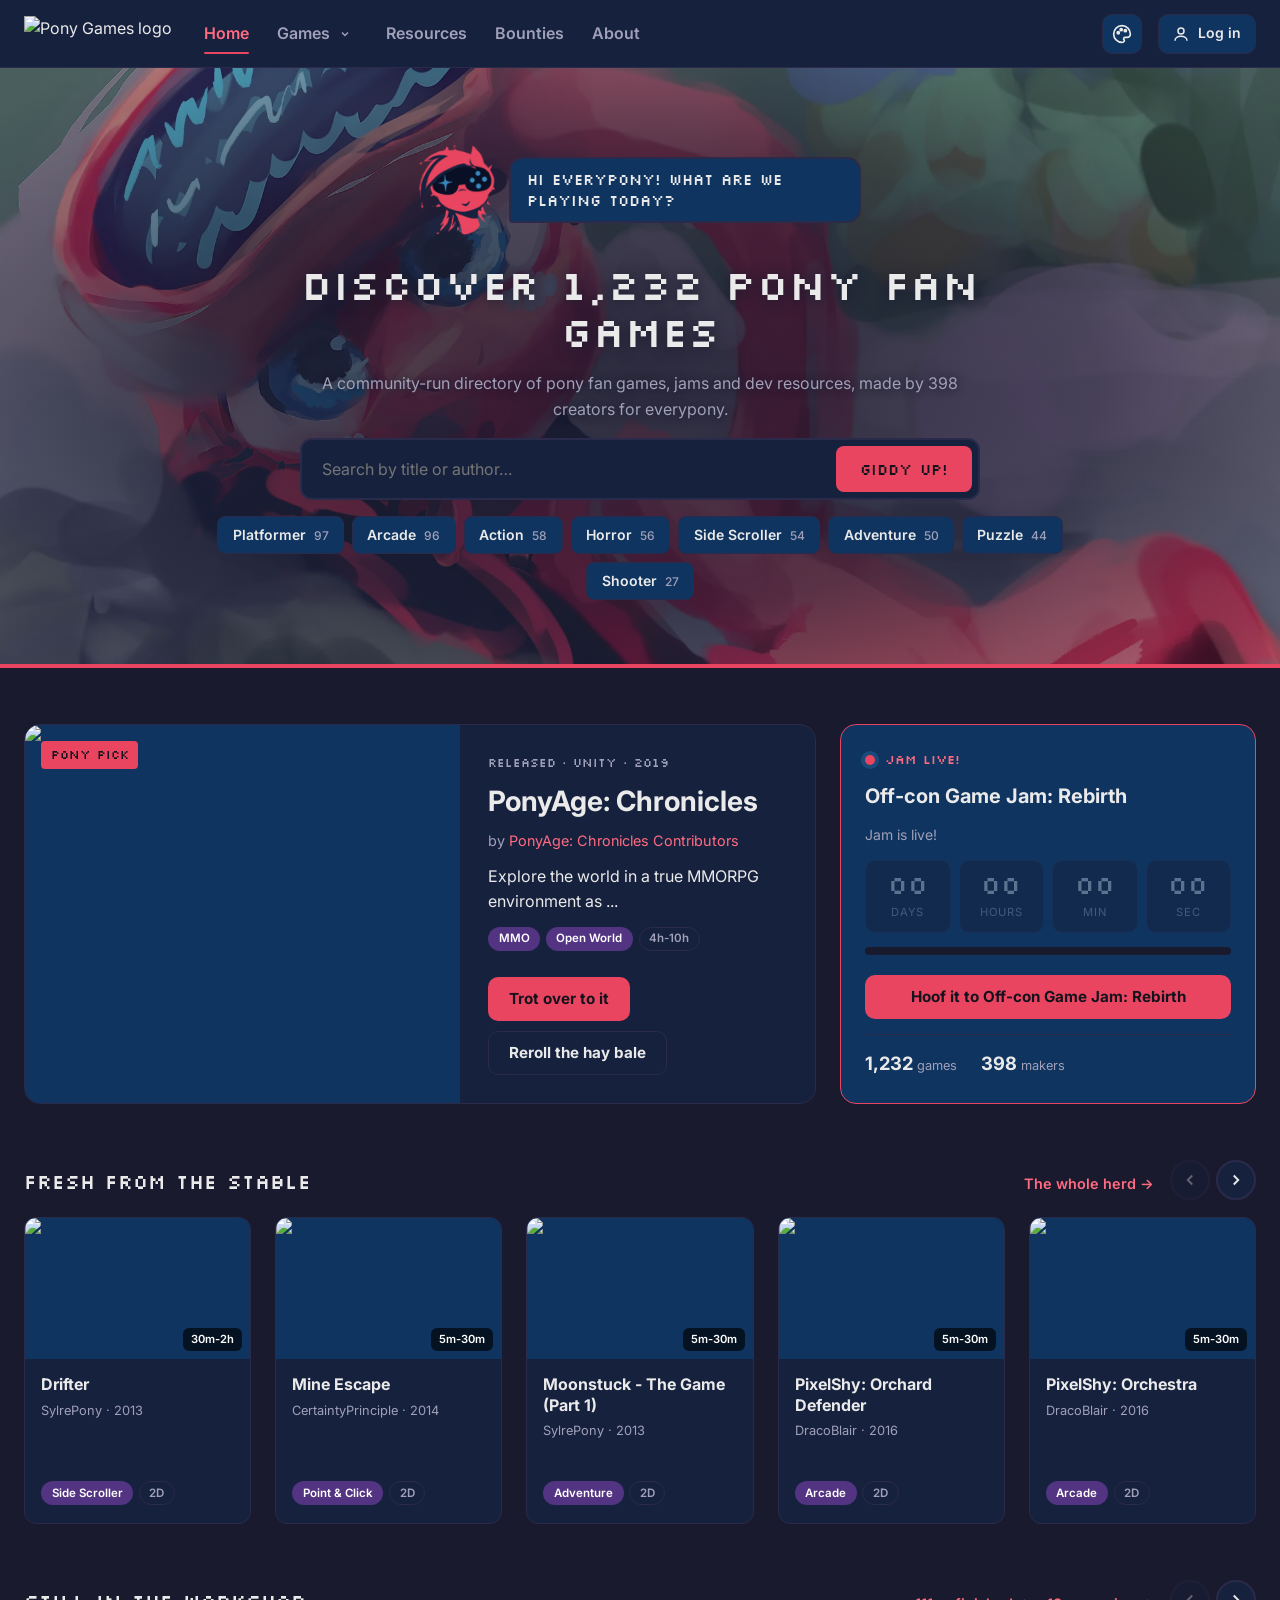
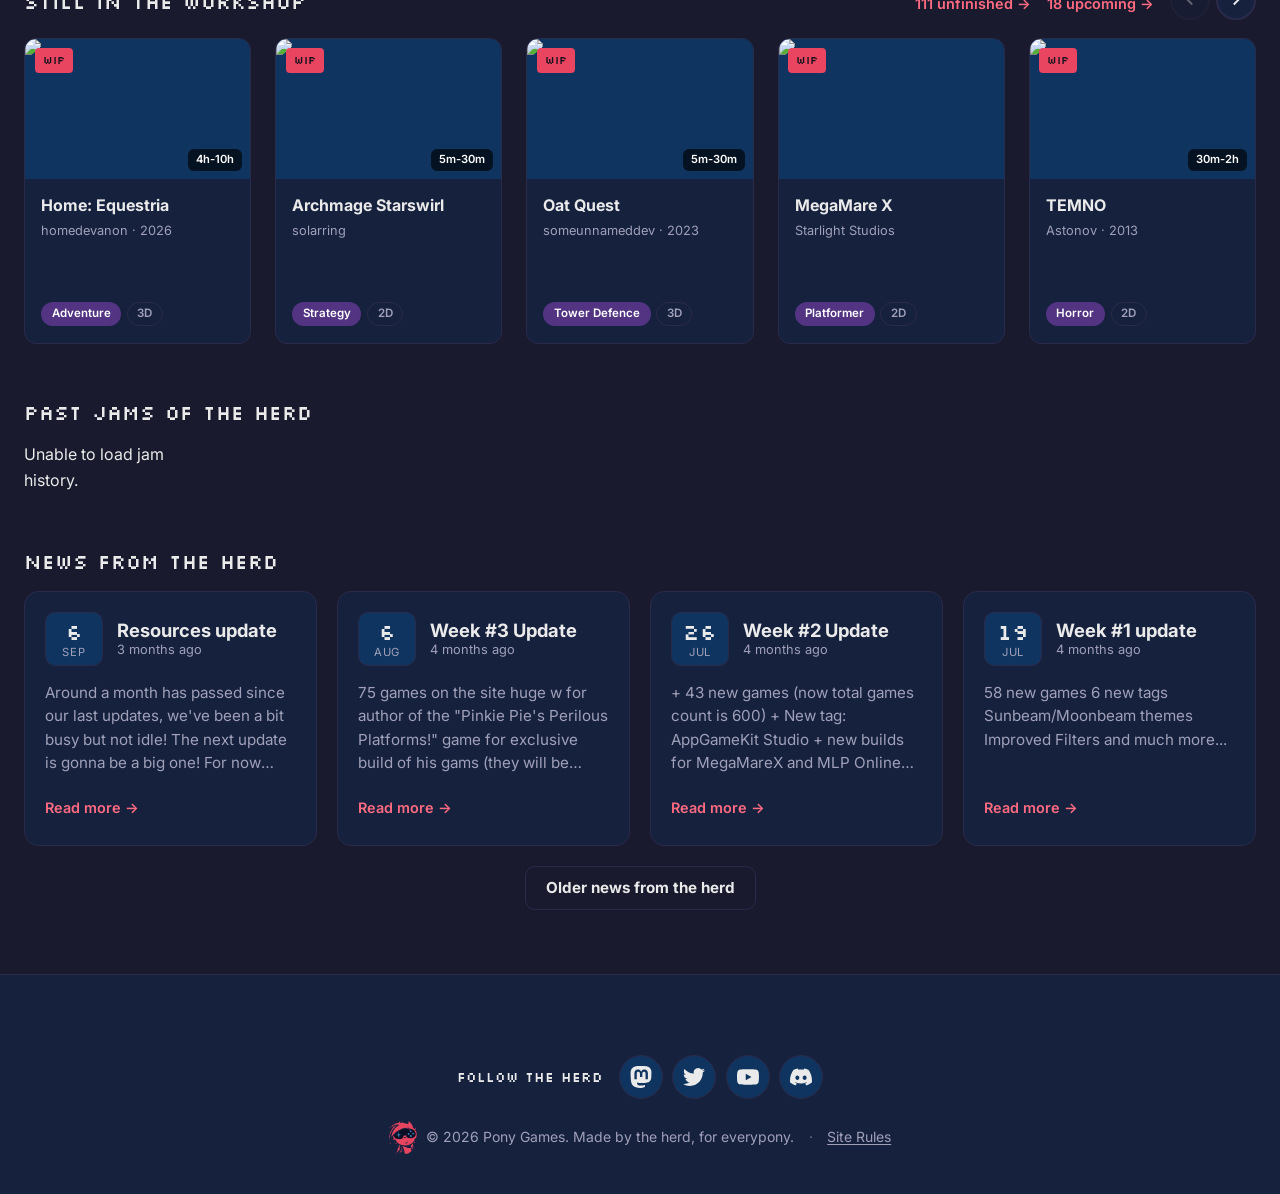
==== commit bdb4f896: "Some small update - Updates in webdesign - Added bounties page - Added rules page - Added accounts -" ====
--- a/index.html
+++ b/index.html
@@ -7,13 +7,36 @@
     try {
       var pgTheme = localStorage.getItem("pg-theme");
       if (pgTheme) document.documentElement.dataset.theme = pgTheme;
+      // logged in last time: hide "Log in" until main.js shows the account button
+      if (localStorage.getItem("pg-me")) {
+        document.documentElement.dataset.me = "1";
+        setTimeout(function () { delete document.documentElement.dataset.me; }, 4000); // just in case
+      }
     } catch (e) {}
   </script>
   <script src="https://cdn.jsdelivr.net/gh/MarketingPipeline/Markdown-Tag/markdown-tag.js"></script>
   <meta name="viewport" content="width=device-width, initial-scale=1.0" />
   <meta name="description" content="Pony Games: your central directory for pony games, jams, and community resources." />
   <title>Pony Games</title>
-  <link rel="stylesheet" href="css/style.css?v=20260910" />
+  <link rel="canonical" href="https://pony.games/" />
+  <meta property="og:type" content="website" />
+  <meta property="og:site_name" content="Pony Games" />
+  <meta property="og:title" content="Pony Games" />
+  <meta property="og:description" content="Pony Games: your central directory for pony games, jams, and community resources." />
+  <meta property="og:url" content="https://pony.games/" />
+  <meta property="og:image" content="https://pony.games/og-image.png" />
+  <meta property="og:image:width" content="1200" />
+  <meta property="og:image:height" content="630" />
+  <meta property="og:image:alt" content="Pony Games logo: community directory of pony fan games" />
+  <meta name="twitter:card" content="summary_large_image" />
+  <meta name="twitter:title" content="Pony Games" />
+  <meta name="twitter:description" content="Pony Games: your central directory for pony games, jams, and community resources." />
+  <meta name="twitter:image" content="https://pony.games/og-image.png" />
+  <meta name="theme-color" content="#16213e" />
+  <link rel="preconnect" href="https://fonts.googleapis.com">
+  <link rel="preconnect" href="https://fonts.gstatic.com" crossorigin>
+  <link rel="stylesheet" href="https://fonts.googleapis.com/css2?family=Inter:wght@400;500;600;700&family=Silkscreen&display=swap">
+  <link rel="stylesheet" href="css/style.css?v=20261112a" />
   <link rel="stylesheet" href="https://mlp-ring.neocities.org/ring-js/onionring.css">
   <link rel="apple-touch-icon" sizes="180x180" href="/apple-touch-icon.png">
   <link rel="icon" type="image/png" sizes="32x32" href="/favicon-32x32.png">
@@ -25,14 +48,28 @@
   <!-- ===================== HEADER / NAV ===================== -->
   <header class="site-header">
     <div class="container">
-      <a href="index.html" class="site-logo">
+      <a href="/" class="site-logo">
         <img src="textlogo.png" alt="Pony Games logo">
       </a>
       <nav class="site-nav" aria-label="Main navigation">
-        <a href="index.html">Home</a>
-        <a href="games.html">Games</a>
-        <a href="resources.html">Resources</a>
-        <a href="about.html">About</a>
+        <a href="/">Home</a>
+        <div class="nav-dropdown">
+          <a href="/games" class="nav-dropdown__trigger">Games</a>
+          <button type="button" class="nav-dropdown__toggle" aria-expanded="false" aria-controls="games-menu" aria-label="Show game categories">
+            <svg aria-hidden="true" width="12" height="12" viewBox="0 0 24 24" fill="none" stroke="currentColor" stroke-width="3"><path d="M6 9l6 6 6-6"/></svg>
+          </button>
+          <ul id="games-menu" class="nav-dropdown__menu">
+            <li><a href="/games?status=Released"><span class="nav-dropdown__dot nav-dropdown__dot--done" aria-hidden="true"></span>Released games</a></li>
+            <li><a href="/games?status=In%20Development"><span class="nav-dropdown__dot nav-dropdown__dot--wip" aria-hidden="true"></span>Unfinished games</a></li>
+            <li><a href="/upcoming"><span class="nav-dropdown__dot nav-dropdown__dot--soon" aria-hidden="true"></span>Upcoming games</a></li>
+            <li><a href="/games?status=Cancelled"><span class="nav-dropdown__dot nav-dropdown__dot--abandoned" aria-hidden="true"></span>Cancelled games</a></li>
+            <li><a href="/games?tag=Mod"><span class="nav-dropdown__dot nav-dropdown__dot--mod" aria-hidden="true"></span>Mods</a></li>
+            <li class="nav-dropdown__sep"><a href="/submit"><span class="nav-dropdown__plus" aria-hidden="true">＋</span>Submit a game</a></li>
+          </ul>
+        </div>
+        <a href="/resources">Resources</a>
+        <a href="/bounties">Bounties</a>
+        <a href="/about">About</a>
         <select id="theme-switcher" class="theme-switcher" aria-label="Site theme">
           <option value="midnight">Moonbeam</option>
           <option value="light">Sunbeam</option>
@@ -45,59 +82,105 @@
           <option value="fluttershy">Butterfly Yellow</option>
 
         </select>
+        <a href="/login" class="account-link" data-account-link><svg class="account-link__icon" aria-hidden="true" width="18" height="18" viewBox="0 0 24 24" fill="none" stroke="currentColor" stroke-width="2"><circle cx="12" cy="8" r="4"/><path d="M4 21c0-4 4-6 8-6s8 2 8 6"/></svg><span class="account-link__name">Log in</span></a>
       </nav>
     </div>
   </header>
 
-  <main class="container">
-
-    <!-- ===================== JAM TIMER ===================== -->
-    <section id="jam-timer" class="jam-timer" aria-label="Jam timer">
-      <p class="jam-timer__status"></p>
-      <p class="jam-timer__message"></p>
-      <div class="jam-timer__countdown" hidden></div>
-      <a class="jam-timer__link" hidden></a>
-    </section>
-
-    <!-- ===================== HOME LAYOUT: Blog + Sidebar ===================== -->
-    <div class="home-layout">
-
-      <!-- --- News blog --- -->
-      <section class="news-blog" aria-label="News blog">
-        <h2 class="section-title">Latest News</h2>
-
-        <div id="news-blog"></div>
-
-        <nav class="pagination" aria-label="Blog pagination">
-          <button id="blog-prev" class="pagination__btn" type="button">← Prev</button>
-          <span id="blog-page-info" class="pagination__info">Page 1 of 1</span>
-          <button id="blog-next" class="pagination__btn" type="button">Next →</button>
-        </nav>
-      </section>
-
-      <!-- --- Recommendations sidebar: 3 newest + 3 random --- -->
-      <aside class="game-sidebar" aria-label="Game recommendations">
-        <div class="game-sidebar__columns">
-          <div>
-            <h2 class="game-sidebar__column-title"><span class="game-sidebar__icon" aria-hidden="true">✦</span> Newest</h2>
-            <div id="sidebar-recent"></div>
-          </div>
-          <div>
-            <div class="game-sidebar__column-header">
-              <h2 class="game-sidebar__column-title"><span class="game-sidebar__icon" aria-hidden="true">🎲</span> Random</h2>
-              <button type="button" id="sidebar-shuffle" class="sidebar-shuffle" title="Shuffle random picks" aria-label="Shuffle random picks">↻</button>
-            </div>
-            <div id="sidebar-random"></div>
-          </div>
-        </div>
+  <main class="container home">
+
+    <!-- ===================== HERO: SEARCH + GENRES ===================== -->
+    <section class="home-hero" aria-labelledby="home-title">
+      <div class="mascot-hello">
+        <img class="mascot-hello__img" src="assets/mascot-head.png" alt="Pony Games mascot" width="76" height="99" />
+        <p class="mascot-hello__bubble">Hi everypony! What are we playing today?</p>
+      </div>
+      <h1 id="home-title" class="home-hero__title">Discover <span id="hero-count">hundreds of</span> pony fan games</h1>
+      <p class="home-hero__sub">A community-run directory of pony fan games, jams and dev resources<span id="hero-makers"></span>.</p>
+      <form class="home-search" action="/games" method="get" role="search">
+        <label for="home-search-input" class="visually-hidden">Search games</label>
+        <input id="home-search-input" name="search" type="search" placeholder="Search by title or author…" autocomplete="off" />
+        <button type="submit">Giddy up!</button>
+      </form>
+      <nav id="home-genres" class="home-genres" aria-label="Browse by genre"></nav>
+    </section>
+
+    <!-- ===================== FEATURED GAME + JAM TIMER ===================== -->
+    <section class="home-top">
+      <article id="featured-game" class="featured" aria-label="Random pick"></article>
+
+      <aside id="jam-timer" class="jam-timer" aria-label="Game jam">
+        <p class="jam-timer__status"></p>
+        <h2 class="jam-timer__title"></h2>
+        <p class="jam-timer__message"></p>
+        <div class="jam-timer__countdown" hidden></div>
+        <a class="jam-timer__link btn btn--accent" hidden></a>
+        <div id="site-stats" class="jam-timer__stats"></div>
       </aside>
-
-    </div>
+    </section>
+
+    <!-- ===================== NEWEST ADDITIONS ===================== -->
+    <section aria-labelledby="newest-title">
+      <div class="section-head">
+        <h2 id="newest-title" class="section-title">Fresh from the stable</h2>
+        <a class="section-head__link" href="/games">The whole herd →</a>
+        <div class="carousel-nav" data-carousel="newest-grid">
+          <button type="button" class="carousel-btn" data-dir="-1" aria-controls="newest-grid" aria-label="Previous new games" disabled>
+            <svg aria-hidden="true" width="18" height="18" viewBox="0 0 24 24" fill="none" stroke="currentColor" stroke-width="2.5"><path d="M15 6l-6 6 6 6"/></svg>
+          </button>
+          <button type="button" class="carousel-btn" data-dir="1" aria-controls="newest-grid" aria-label="Next new games">
+            <svg aria-hidden="true" width="18" height="18" viewBox="0 0 24 24" fill="none" stroke="currentColor" stroke-width="2.5"><path d="M9 6l6 6-6 6"/></svg>
+          </button>
+        </div>
+      </div>
+      <div id="newest-grid" class="card-grid carousel" tabindex="0" aria-label="Fresh from the stable, scroll for more"></div>
+    </section>
 
     <!-- ===================== UPCOMING / IN DEVELOPMENT ===================== -->
-    <section class="upcoming-section" aria-label="Upcoming games">
-      <h2 class="section-title">Upcoming &amp; In Development</h2>
-      <div id="upcoming-grid" class="upcoming-scroll"></div>
+    <section class="upcoming-section" aria-labelledby="upcoming-title">
+      <div class="section-head">
+        <h2 id="upcoming-title" class="section-title">Still in the workshop</h2>
+        <div class="section-head__links">
+          <a id="incomplete-all" class="section-head__link" href="/games?status=In%20Development">Unfinished →</a>
+          <a id="upcoming-all" class="section-head__link" href="/upcoming">Upcoming →</a>
+        </div>
+        <div class="carousel-nav" data-carousel="upcoming-grid">
+          <button type="button" class="carousel-btn" data-dir="-1" aria-controls="upcoming-grid" aria-label="Previous games in development" disabled>
+            <svg aria-hidden="true" width="18" height="18" viewBox="0 0 24 24" fill="none" stroke="currentColor" stroke-width="2.5"><path d="M15 6l-6 6 6 6"/></svg>
+          </button>
+          <button type="button" class="carousel-btn" data-dir="1" aria-controls="upcoming-grid" aria-label="Next games in development">
+            <svg aria-hidden="true" width="18" height="18" viewBox="0 0 24 24" fill="none" stroke="currentColor" stroke-width="2.5"><path d="M9 6l6 6-6 6"/></svg>
+          </button>
+        </div>
+      </div>
+      <div id="upcoming-grid" class="card-grid carousel" tabindex="0" aria-label="Still in the workshop, scroll for more"></div>
+    </section>
+
+    <!-- ===================== JAM HISTORY ===================== -->
+    <section id="jams" aria-labelledby="jams-title">
+      <div class="section-head">
+        <h2 id="jams-title" class="section-title">Past jams of the herd</h2>
+        <div class="carousel-nav" data-carousel="jam-history">
+          <button type="button" class="carousel-btn" data-dir="-1" aria-controls="jam-history" aria-label="Previous jams" disabled>
+            <svg aria-hidden="true" width="18" height="18" viewBox="0 0 24 24" fill="none" stroke="currentColor" stroke-width="2.5"><path d="M15 6l-6 6 6 6"/></svg>
+          </button>
+          <button type="button" class="carousel-btn" data-dir="1" aria-controls="jam-history" aria-label="Next jams">
+            <svg aria-hidden="true" width="18" height="18" viewBox="0 0 24 24" fill="none" stroke="currentColor" stroke-width="2.5"><path d="M9 6l6 6-6 6"/></svg>
+          </button>
+        </div>
+      </div>
+      <div id="jam-history" class="jam-history" tabindex="0" aria-label="Past jams, scroll for more"></div>
+    </section>
+
+    <!-- ===================== NEWS ===================== -->
+    <section aria-labelledby="news-title">
+      <div class="section-head">
+        <h2 id="news-title" class="section-title">News from the herd</h2>
+      </div>
+      <div id="news-grid" class="news-grid"></div>
+      <div class="news-more">
+        <button type="button" id="news-more" class="btn btn--ghost" hidden>Older news from the herd</button>
+      </div>
     </section>
 
   </main>
@@ -105,7 +188,7 @@
   <!-- ===================== GAME DETAIL PANEL ===================== -->
   <div id="detail-panel" class="detail-panel" role="dialog" aria-modal="true" aria-label="Game details">
     <div class="detail-panel__content">
-      <button class="detail-panel__close" type="button" aria-label="Close details">&times;</button>
+      <button class="modal-close detail-panel__close" type="button" aria-label="Close details">&times;</button>
       <div class="detail-panel__carousel" hidden>
         <div class="carousel__track"></div>
         <button class="carousel__btn carousel__btn--prev" type="button" aria-label="Previous screenshot">‹</button>
@@ -133,6 +216,18 @@
     </div>
   </div>
 
+  <!-- ===================== NEWS POST DIALOG ===================== -->
+  <dialog id="news-dialog" class="news-dialog" aria-labelledby="news-dialog-title">
+    <button type="button" class="modal-close news-dialog__close" aria-label="Close post">&times;</button>
+    <div class="news-dialog__inner">
+      <div class="news-card__head news-dialog__head">
+        <time class="news-card__date news-dialog__date"><span class="news-card__day"></span><span class="news-card__month"></span></time>
+        <h2 id="news-dialog-title" class="news-dialog__title"></h2>
+      </div>
+      <div class="news-card__body news-dialog__body"></div>
+    </div>
+  </dialog>
+
   <!-- ===================== FOOTER ===================== -->
   <footer class="site-footer">
     <div class="container">
@@ -140,12 +235,27 @@
         <script type="text/javascript" src="https://mlp-ring.neocities.org/ring-js/onionring-variables.js"></script>
         <script type="text/javascript" src="https://mlp-ring.neocities.org/ring-js/onionring-widget.js"></script>
       </div>
-      <p>&copy; 2026 Pony Games. A community directory for pony games.</p>
+      <nav class="site-footer__socials" aria-label="Follow Pony Games">
+        <span class="site-footer__follow">Follow the herd</span>
+        <a class="social-link social-link--mastodon" href="https://pone.social/@ponygames" target="_blank" rel="me noopener noreferrer" aria-label="Mastodon (pone.social)" title="Mastodon (pone.social)">
+          <svg aria-hidden="true" width="22" height="22" viewBox="0 0 24 24" fill="currentColor"><path d="M23.268 5.313c-.35-2.578-2.617-4.61-5.304-5.004C17.51.242 15.792 0 11.813 0h-.03c-3.98 0-4.835.242-5.288.309C3.882.692 1.496 2.518.917 5.127.64 6.412.61 7.837.661 9.143c.074 1.874.088 3.745.26 5.611.118 1.24.325 2.47.62 3.68.55 2.237 2.777 4.098 4.96 4.857 2.336.792 4.849.923 7.256.38.265-.061.527-.132.786-.213.585-.184 1.27-.39 1.774-.753a.057.057 0 0 0 .023-.043v-1.809a.052.052 0 0 0-.02-.041.053.053 0 0 0-.046-.01 20.282 20.282 0 0 1-4.709.545c-2.73 0-3.463-1.284-3.674-1.818a5.593 5.593 0 0 1-.319-1.433.053.053 0 0 1 .066-.054c1.517.363 3.072.546 4.632.546.376 0 .75 0 1.125-.01 1.57-.044 3.224-.124 4.768-.422.038-.008.077-.015.11-.024 2.435-.464 4.753-1.92 4.989-5.604.008-.145.03-1.52.03-1.67.002-.512.167-3.63-.024-5.545zm-3.748 9.195h-2.561V8.29c0-1.309-.55-1.976-1.67-1.976-1.23 0-1.846.79-1.846 2.35v3.403h-2.546V8.663c0-1.56-.617-2.35-1.848-2.35-1.112 0-1.668.668-1.67 1.977v6.218H4.822V8.102c0-1.31.337-2.35 1.011-3.12.696-.77 1.608-1.164 2.74-1.164 1.311 0 2.302.5 2.962 1.498l.638 1.06.638-1.06c.66-.999 1.65-1.498 2.96-1.498 1.13 0 2.043.395 2.74 1.164.675.77 1.012 1.81 1.012 3.12z"/></svg>
+        </a>
+        <a class="social-link social-link--twitter" href="https://x.com/pony_games_" target="_blank" rel="me noopener noreferrer" aria-label="Twitter (@pony_games_)" title="Twitter (@pony_games_)">
+          <svg aria-hidden="true" width="22" height="22" viewBox="0 0 24 24" fill="currentColor"><path d="M23.953 4.57a10 10 0 01-2.825.775 4.958 4.958 0 002.163-2.723c-.951.555-2.005.959-3.127 1.184a4.92 4.92 0 00-8.384 4.482C7.69 8.095 4.067 6.13 1.64 3.162a4.822 4.822 0 00-.666 2.475c0 1.71.87 3.213 2.188 4.096a4.904 4.904 0 01-2.228-.616v.06a4.923 4.923 0 003.946 4.827 4.996 4.996 0 01-2.212.085 4.936 4.936 0 004.604 3.417 9.867 9.867 0 01-6.102 2.105c-.39 0-.779-.023-1.17-.067a13.995 13.995 0 007.557 2.209c9.053 0 13.998-7.496 13.998-13.985 0-.21 0-.42-.015-.63A9.935 9.935 0 0024 4.59z"/></svg>
+        </a>
+        <a class="social-link social-link--youtube" href="https://www.youtube.com/@PonyGamesProject" target="_blank" rel="me noopener noreferrer" aria-label="YouTube" title="YouTube">
+          <svg aria-hidden="true" width="22" height="22" viewBox="0 0 24 24" fill="currentColor"><path d="M23.498 6.186a3.016 3.016 0 0 0-2.122-2.136C19.505 3.545 12 3.545 12 3.545s-7.505 0-9.377.505A3.017 3.017 0 0 0 .502 6.186C0 8.07 0 12 0 12s0 3.93.502 5.814a3.016 3.016 0 0 0 2.122 2.136c1.871.505 9.376.505 9.376.505s7.505 0 9.377-.505a3.015 3.015 0 0 0 2.122-2.136C24 15.93 24 12 24 12s0-3.93-.502-5.814zM9.545 15.568V8.432L15.818 12l-6.273 3.568z"/></svg>
+        </a>
+        <a class="social-link social-link--discord" href="https://discord.gg/H2vbaAUMzP" target="_blank" rel="me noopener noreferrer" aria-label="Discord server" title="Discord server">
+          <svg aria-hidden="true" width="22" height="22" viewBox="0 0 24 24" fill="currentColor"><path d="M20.317 4.3698a19.7913 19.7913 0 00-4.8851-1.5152.0741.0741 0 00-.0785.0371c-.211.3753-.4447.8648-.6083 1.2495-1.8447-.2762-3.68-.2762-5.4868 0-.1636-.3933-.4058-.8742-.6177-1.2495a.077.077 0 00-.0785-.037 19.7363 19.7363 0 00-4.8852 1.515.0699.0699 0 00-.0321.0277C.5334 9.0458-.319 13.5799.0992 18.0578a.0824.0824 0 00.0312.0561c2.0528 1.5076 4.0413 2.4228 5.9929 3.0294a.0777.0777 0 00.0842-.0276c.4616-.6304.8731-1.2952 1.226-1.9942a.076.076 0 00-.0416-.1057c-.6528-.2476-1.2743-.5495-1.8722-.8923a.077.077 0 01-.0076-.1277c.1258-.0943.2517-.1923.3718-.2914a.0743.0743 0 01.0776-.0105c3.9278 1.7933 8.18 1.7933 12.0614 0a.0739.0739 0 01.0785.0095c.1202.099.246.1981.3728.2924a.077.077 0 01-.0066.1276 12.2986 12.2986 0 01-1.873.8914.0766.0766 0 00-.0407.1067c.3604.698.7719 1.3628 1.225 1.9932a.076.076 0 00.0842.0286c1.961-.6067 3.9495-1.5219 6.0023-3.0294a.077.077 0 00.0313-.0552c.5004-5.177-.8382-9.6739-3.5485-13.6604a.061.061 0 00-.0312-.0286zM8.02 15.3312c-1.1825 0-2.1569-1.0857-2.1569-2.419 0-1.3332.9555-2.4189 2.157-2.4189 1.2108 0 2.1757 1.0952 2.1568 2.419 0 1.3332-.9555 2.4189-2.1569 2.4189zm7.9748 0c-1.1825 0-2.1569-1.0857-2.1569-2.419 0-1.3332.9554-2.4189 2.1569-2.4189 1.2108 0 2.1757 1.0952 2.1568 2.419 0 1.3332-.946 2.4189-2.1568 2.4189Z"/></svg>
+        </a>
+      </nav>
+      <p class="site-footer__credit"><img class="site-footer__mascot" src="assets/mascot-head.png" alt="" width="28" height="37" loading="lazy" />&copy; 2026 Pony Games. Made by the herd, for everypony. <span class="site-footer__sep" aria-hidden="true">·</span> <a href="/rules">Site Rules</a></p>
     </div>
   </footer>
 
-  <script src="js/timer.js?v=20260910"></script>
-  <script src="js/main.js?v=20260910"></script>
+  <script src="js/timer.js?v=20261112a"></script>
+  <script src="js/main.js?v=20261112a"></script>
   <script src="https://cdn.jsdelivr.net/gh/MarketingPipeline/Markdown-Tag/markdown-tag.js"></script> 
 </body>
 </html>
--- a/css/style.css
+++ b/css/style.css
@@ -73,9 +73,14 @@
   --color-text-muted: #a0a0b8;
   --color-border: #2a2a4a;
   --color-tag: #533483;
-
-  --font-sans: system-ui, -apple-system, "Segoe UI", Roboto, sans-serif;
-  --font-display: "Segoe UI", system-ui, sans-serif;
+  --color-on-accent: #14121c;
+  --color-on-tag: #ffffff;
+  --color-ink: #ff6b81;
+  --color-brand-red: #e94560;
+
+  --font-sans: "Inter", system-ui, -apple-system, "Segoe UI", Roboto, sans-serif;
+  --font-pixel: "Silkscreen", "Courier New", monospace;
+  --font-display: var(--font-pixel);
 
   --radius-sm: 6px;
   --radius-md: 12px;
@@ -86,7 +91,7 @@
 
   --transition: 0.25s ease;
   --transition-spring: 0.4s cubic-bezier(0.34, 1.4, 0.64, 1);
-  --max-width: 1600px;
+  --max-width: 1360px;
   --sidebar-width: 360px;
 
   --color-tag-warning: #c0392b;
@@ -116,6 +121,9 @@
   --color-text-muted: #6b6280;
   --color-border: #ddd4ee;
   --color-tag: #e4d8f7;
+  --color-on-accent: #ffffff;
+  --color-on-tag: #14121c;
+  --color-ink: #d6336c;
 }
 
 :root[data-theme="light"] body.page-resources {
@@ -137,6 +145,9 @@
   --color-text-muted: #a0a0cc;
   --color-border: #4a4a7a;
   --color-tag: #5c6bc0;
+  --color-on-accent: #14121c;
+  --color-on-tag: #ffffff;
+  --color-ink: #4fc3f7;
 }
 
 /* --- Twilight Sparkle Theme --- */
@@ -152,6 +163,9 @@
   --color-text-muted: #b0a0cc;
   --color-border: #4a3a6a;
   --color-tag: #7e57c2;
+  --color-on-accent: #14121c;
+  --color-on-tag: #ffffff;
+  --color-ink: #ffd54f;
 }
 
 /* --- AppleJack Theme --- */
@@ -167,6 +181,9 @@
   --color-text-muted: #b0a090;
   --color-border: #5a4a3a;
   --color-tag: #8d6e63;
+  --color-on-accent: #14121c;
+  --color-on-tag: #ffffff;
+  --color-ink: #ffb74d;
 }
 
 /* --- Pinkie Pie Theme --- */
@@ -182,6 +199,9 @@
   --color-text-muted: #8a6a6a;
   --color-border: #ffc0c0;
   --color-tag: #ec407a;
+  --color-on-accent: #ffffff;
+  --color-on-tag: #14121c;
+  --color-ink: #c2185b;
 }
 
 /* --- Rarity Theme --- */
@@ -197,6 +217,9 @@
   --color-text-muted: #6a6a7a;
   --color-border: #d0c8d0;
   --color-tag: #9575cd;
+  --color-on-accent: #ffffff;
+  --color-on-tag: #14121c;
+  --color-ink: #7e57c2;
 }
 
 /* --- Rainbow Dash Theme --- */
@@ -212,6 +235,9 @@
   --color-text-muted: #90a0c0;
   --color-border: #3a4a6a;
   --color-tag: #42a5f5;
+  --color-on-accent: #14121c;
+  --color-on-tag: #14121c;
+  --color-ink: #ffeb3b;
 }
 
 /* --- Fluttershy Theme --- */
@@ -227,6 +253,9 @@
   --color-text-muted: #8a8a6a;
   --color-border: #f0e0c0;
   --color-tag: #aed581;
+  --color-on-accent: #14121c;
+  --color-on-tag: #14121c;
+  --color-ink: #b03a6a;
 }
 
 /* overriding color cause resources page using yellowish tone 
@@ -282,6 +311,12 @@
   color: var(--color-text);
 }
 
+/* the full-bleed homepage hero uses 100vw, which includes the scrollbar;
+   clip keeps that from causing sideways scrolling (and doesn't break sticky) */
+body {
+  overflow-x: clip;
+}
+
 .container {
   width: 100%;
   max-width: var(--max-width);
@@ -296,35 +331,29 @@
   position: sticky;
   top: 0;
   z-index: 100;
-  transition: box-shadow var(--transition), background var(--transition);
+  transition: box-shadow var(--transition);
 }
 
 .site-header.is-scrolled {
-  box-shadow: 0 4px 24px rgba(0, 0, 0, 0.45);
-/*  background: rgba(var(--color-bg-alt-rgb), 0.96);*/
-  background: var(--color-bg-alt);
-  backdrop-filter: blur(8px);
+  box-shadow: 0 4px 24px rgba(0, 0, 0, 0.25);
 }
 
 .site-header .container {
   display: flex;
   align-items: center;
-  justify-content: space-between;
-  padding-top: 1rem;
-  padding-bottom: 1rem;
+  gap: 2rem;
+  padding-top: 0.85rem;
+  padding-bottom: 0.85rem;
 }
 
 .site-logo {
-  font-family: var(--font-display);
-  font-size: 1.4rem;
-  font-weight: 700;
-  color: var(--color-accent);
+  flex: none;
   position: relative;
   transition: transform var(--transition-spring);
 }
 
 .site-logo img {
-  height: 40px;
+  height: 36px;
   width: auto;
   display: block;
 }
@@ -347,50 +376,286 @@
 }
 
 .site-nav {
-  display: flex;
-  gap: 1.5rem;
+  flex: 1;
+  display: flex;
+  align-items: center;
+  gap: 1.75rem;
+  min-width: 0;
 }
 
 .site-nav a {
   color: var(--color-text-muted);
-  font-weight: 500;
+  font-weight: 600;
   position: relative;
-  padding-bottom: 0.25rem;
+  padding: 0.35rem 0;
+  white-space: nowrap;
   transition: color var(--transition);
 }
 
 .site-nav a::after {
   content: "";
   position: absolute;
-  left: 50%;
-  bottom: 0;
-  width: 0;
+  left: 0;
+  right: 0;
+  bottom: -2px;
   height: 2px;
   background: var(--color-accent);
   border-radius: 1px;
-  transition: width var(--transition), left var(--transition);
+  transform: scaleX(0);
+  transition: transform var(--transition);
+}
+
+.site-nav a:hover {
+  color: var(--color-text);
+}
+
+.site-nav a.active {
+  color: var(--color-ink);
 }
 
 .site-nav a:hover::after,
 .site-nav a.active::after {
-  width: 100%;
+  transform: scaleX(1);
+}
+
+/* --- "Games" dropdown --- */
+.nav-dropdown {
+  position: relative;
+  display: flex;
+  align-items: center;
+  gap: 0.15rem;
+}
+
+.nav-dropdown__toggle {
+  display: inline-flex;
+  align-items: center;
+  justify-content: center;
+  width: 26px;
+  height: 32px;
+  border-radius: 6px;
+  color: var(--color-text-muted);
+  transition: color var(--transition), background var(--transition);
+}
+
+.nav-dropdown__toggle svg {
+  transition: transform var(--transition);
+}
+
+.nav-dropdown__toggle:hover {
+  color: var(--color-text);
+  background: var(--color-surface);
+}
+
+.nav-dropdown__menu {
+  position: absolute;
+  top: calc(100% + 10px);
+  left: -0.75rem;
+  z-index: 120;
+  min-width: 230px;
+  margin: 0;
+  padding: 0.4rem;
+  list-style: none;
+  background: var(--color-bg-alt);
+  border: 1px solid var(--color-border);
+  border-radius: 12px;
+  box-shadow: 0 12px 32px rgba(0, 0, 0, 0.35);
+  opacity: 0;
+  visibility: hidden;
+  transform: translateY(-6px);
+  transition: opacity 0.18s ease, transform 0.18s ease, visibility 0.18s;
+}
+
+/* invisible bridge so the menu doesn't close while the mouse moves down to it */
+.nav-dropdown__menu::before {
+  content: "";
+  position: absolute;
   left: 0;
-}
-
-.site-nav a:hover,
-.site-nav a.active {
-  color: var(--color-accent);
-}
-
-.theme-switcher {
-  margin-left: 0.5rem;
-  padding: 0.35rem 0.6rem;
+  right: 0;
+  top: -12px;
+  height: 12px;
+}
+
+@media (hover: hover) {
+  .nav-dropdown:hover .nav-dropdown__menu {
+    opacity: 1;
+    visibility: visible;
+    transform: none;
+  }
+
+  .nav-dropdown:hover .nav-dropdown__toggle svg {
+    transform: rotate(180deg);
+  }
+}
+
+.nav-dropdown.is-open .nav-dropdown__menu {
+  opacity: 1;
+  visibility: visible;
+  transform: none;
+}
+
+.nav-dropdown.is-open .nav-dropdown__toggle svg {
+  transform: rotate(180deg);
+}
+
+.site-nav .nav-dropdown__menu a {
+  display: flex;
+  align-items: center;
+  gap: 0.65rem;
+  min-height: 42px;
+  padding: 0 0.8rem;
+  border-radius: 8px;
+  color: var(--color-text);
+  font-weight: 600;
+  font-size: 0.92rem;
+}
+
+.site-nav .nav-dropdown__menu a::after {
+  display: none;
+}
+
+.site-nav .nav-dropdown__menu a:hover,
+.site-nav .nav-dropdown__menu a:focus-visible {
   background: var(--color-surface);
   color: var(--color-text);
+}
+
+.site-nav .nav-dropdown__menu a.active {
+  color: var(--color-ink);
+}
+
+.nav-dropdown__dot {
+  flex: none;
+  width: 9px;
+  height: 9px;
+  border-radius: 50%;
+}
+
+.nav-dropdown__dot--done { background: #2ecc71; }
+.nav-dropdown__dot--wip { background: #f5b041; }
+.nav-dropdown__dot--abandoned { background: #95a5a6; }
+.nav-dropdown__dot--soon { background: #5dade2; }
+
+/* theme: a palette button (js/main.js turns the <select> into a menu). Before
+   the script runs, the select itself already looks like that button. */
+.theme-switcher,
+.theme-picker {
+  margin-left: auto;
+}
+.theme-switcher {
+  width: 40px;
+  height: 40px;
+  padding: 0;
+  color: transparent;
+  background-color: var(--color-surface);
+  background-image: url("data:image/svg+xml,%3Csvg xmlns='http://www.w3.org/2000/svg' width='20' height='20' viewBox='0 0 24 24' fill='none' stroke='%23999' stroke-width='2' stroke-linecap='round'%3E%3Cpath d='M12 22a10 10 0 1 1 10-10c0 2.8-2.2 4-4 4h-2.2a1.8 1.8 0 0 0-1.3 3.1c.6.6.5 2.9-2.5 2.9z'/%3E%3C/svg%3E");
+  background-repeat: no-repeat;
+  background-position: center;
   border: 1px solid var(--color-border);
-  border-radius: var(--radius-sm);
-  font-size: 0.85rem;
+  border-radius: 10px;
+  font-size: 0.875rem;
   cursor: pointer;
+  appearance: none;
+  -webkit-appearance: none;
+}
+.theme-switcher option { color: var(--color-text); background: var(--color-bg-alt); }
+.theme-switcher:hover,
+.theme-switcher:focus-visible {
+  border-color: var(--color-accent);
+}
+.theme-picker { position: relative; flex: none; }
+.theme-picker .theme-switcher { display: none; }
+.theme-picker__btn {
+  position: relative;
+  display: grid;
+  place-items: center;
+  width: 40px;
+  height: 40px;
+  padding: 0;
+  color: var(--color-text);
+  background: var(--color-surface);
+  border: 1px solid var(--color-border);
+  border-radius: 10px;
+  cursor: pointer;
+  transition: border-color var(--transition);
+}
+.theme-picker__btn:hover,
+.theme-picker__btn:focus-visible,
+.theme-picker__btn[aria-expanded="true"] { border-color: var(--color-accent); }
+.theme-picker__menu {
+  position: absolute;
+  top: calc(100% + 8px);
+  right: 0;
+  z-index: 200;
+  min-width: 210px;
+  margin: 0;
+  padding: 0.35rem;
+  list-style: none;
+  background: var(--color-bg-alt);
+  border: 1px solid var(--color-border);
+  border-radius: 12px;
+  box-shadow: 0 14px 34px rgba(0, 0, 0, 0.35);
+}
+.theme-picker__menu[hidden] { display: none; }
+.theme-picker__item {
+  display: flex;
+  align-items: center;
+  gap: 0.65rem;
+  width: 100%;
+  padding: 0.45rem 0.55rem;
+  font: inherit;
+  font-size: 0.9rem;
+  font-weight: 600;
+  text-align: left;
+  color: var(--color-text);
+  background: none;
+  border: 0;
+  border-radius: 8px;
+  cursor: pointer;
+}
+.theme-picker__item:hover,
+.theme-picker__item:focus-visible { background: var(--color-surface); outline: none; }
+.theme-picker__swatch { position: relative; flex: none; width: 22px; height: 22px; border-radius: 50%; border: 1px solid rgba(128, 128, 128, 0.45); overflow: hidden; }
+.theme-picker__swatch span { position: absolute; inset: 50% 0 0 50%; }
+.theme-picker__name { flex: 1; }
+.theme-picker__check { visibility: hidden; color: var(--color-accent); }
+.theme-picker__item[aria-checked="true"] .theme-picker__check { visibility: visible; }
+
+@media (max-width: 760px) {
+  .site-header .container {
+    flex-wrap: wrap;
+    gap: 0.4rem 1rem;
+    padding-top: 0.6rem;
+    padding-bottom: 0.25rem;
+  }
+
+  .site-logo img {
+    height: 28px;
+  }
+
+  .site-nav {
+    flex: 1 1 100%;
+    order: 3;
+    gap: 1.1rem;
+    padding-bottom: 0.4rem;
+  }
+
+  .site-nav::-webkit-scrollbar {
+    display: none;
+  }
+
+  .site-header .container {
+    position: relative;
+  }
+
+  .theme-switcher,
+  .theme-picker {
+    position: absolute;
+    top: 0.45rem;
+    right: 1.5rem;
+  }
+  .theme-switcher,
+  .theme-picker__btn { width: 36px; height: 36px; }
+  .theme-picker .theme-switcher { position: static; }
 }
 
 /* --- Footer --- */
@@ -404,284 +669,970 @@
   font-size: 0.875rem;
 }
 
+.site-footer__socials {
+  display: flex;
+  flex-wrap: wrap;
+  align-items: center;
+  justify-content: center;
+  gap: 0.6rem;
+  margin-bottom: 1.25rem;
+}
+
+.site-footer__follow {
+  font-family: var(--font-pixel);
+  font-size: 0.85rem;
+  color: var(--color-text);
+  margin-right: 0.4rem;
+}
+
+.social-link {
+  display: inline-flex;
+  align-items: center;
+  justify-content: center;
+  width: 44px;
+  height: 44px;
+  border-radius: 50%;
+  background: var(--color-surface);
+  border: 1px solid var(--color-border);
+  color: var(--color-text);
+  transition: background var(--transition), color var(--transition), border-color var(--transition), transform var(--transition);
+}
+
+.social-link:hover,
+.social-link:focus-visible {
+  transform: translateY(-2px);
+  color: #fff;
+  border-color: transparent;
+}
+
+@media (max-width: 560px) {
+  .site-footer__follow {
+    flex-basis: 100%;
+    margin: 0 0 0.25rem;
+  }
+}
+
+/* each network's own colour on hover */
+.social-link--mastodon:hover, .social-link--mastodon:focus-visible { background: #6364ff; }
+.social-link--twitter:hover, .social-link--twitter:focus-visible { background: #1d9bf0; }
+.social-link--youtube:hover, .social-link--youtube:focus-visible { background: #ff0000; }
+.social-link--discord:hover, .social-link--discord:focus-visible { background: #5865f2; }
+
+.site-footer__credit {
+  display: inline-flex;
+  align-items: center;
+  gap: 0.6rem;
+}
+
+.site-footer__mascot {
+  width: 28px;
+  height: auto;
+}
+
 /* --- Page Sections --- */
 .page-title {
   font-family: var(--font-display);
-  font-size: 2rem;
+  font-weight: 400;
+  font-size: 2.25rem;
+  line-height: 1.1;
   margin: 2rem 0 1.5rem;
   color: var(--color-text);
 }
 
 .section-title {
+  font-family: var(--font-pixel);
+  font-weight: 400;
   font-size: 1.25rem;
+  line-height: 1.2;
   margin-bottom: 1rem;
-  color: var(--color-accent-soft);
-}
-
+  color: var(--color-text);
+}
+
+/* --- Shared buttons & helpers --- */
+.btn {
+  display: inline-flex;
+  align-items: center;
+  justify-content: center;
+  gap: 0.5rem;
+  min-height: 44px;
+  padding: 0 1.25rem;
+  border-radius: 10px;
+  border: 1px solid transparent;
+  font-weight: 700;
+  font-size: 0.95rem;
+  text-align: center;
+  transition: filter var(--transition), border-color var(--transition), transform var(--transition);
+}
+
+.btn--accent {
+  background: var(--color-accent);
+  color: var(--color-on-accent);
+}
+
+.btn--accent:hover {
+  filter: brightness(1.08);
+}
+
+.btn--ghost {
+  background: transparent;
+  border-color: var(--color-border);
+  color: var(--color-text);
+}
+
+.btn--ghost:hover {
+  border-color: var(--color-accent);
+}
+
+.visually-hidden {
+  position: absolute !important;
+  width: 1px;
+  height: 1px;
+  overflow: hidden;
+  clip: rect(0 0 0 0);
+  white-space: nowrap;
+}
+
+:focus-visible {
+  outline: 2px solid var(--color-accent);
+  outline-offset: 2px;
+}
 /* ==========================================================================
-   Jam Timer (index.html)
+   Homepage (index.html)
    ========================================================================== */
+.home {
+  display: flex;
+  flex-direction: column;
+  gap: 3.5rem;
+  padding-top: 2.5rem;
+}
+
+.section-head {
+  display: flex;
+  align-items: baseline;
+  justify-content: space-between;
+  gap: 0.5rem 1rem;
+  flex-wrap: wrap;
+  margin-bottom: 1.1rem;
+}
+
+.section-head .section-title {
+  margin: 0;
+}
+
+.section-head__link {
+  color: var(--color-ink);
+  font-weight: 600;
+  font-size: 0.9rem;
+}
+
+.section-head__link:hover {
+  text-decoration: underline;
+}
+
+/* --- Hero: search + genre shortcuts --- */
+.home-hero {
+  position: relative;
+  display: flex;
+  flex-direction: column;
+  align-items: center;
+  gap: 1rem;
+  /* full-bleed: the painting runs edge to edge, right under the header,
+     while the content stays centred in the normal page width */
+  margin: -2.5rem calc(50% - 50vw) 0;
+  padding: 4.5rem max(1.5rem, calc(50vw - 680px)) 4rem;
+  text-align: center;
+  /* red divider under the hero, same red as the logo in every theme */
+  border-bottom: 4px solid var(--color-brand-red);
+  overflow: hidden;
+  isolation: isolate;
+  background-color: var(--color-bg-alt);
+  /* the painting: smaller file on phones (see media query below) */
+  background-image: url("../assets/hero-2000.jpg");
+  background-size: cover;
+  background-position: 30% 35%;
+}
+
+/* Theme-coloured veil over the painting: calm in the middle where the text
+   sits, letting the art show through towards the edges. Works for light and
+   dark themes because it uses the theme's own background colour. */
+.home-hero::before {
+  content: "";
+  position: absolute;
+  inset: 0;
+  z-index: -1;
+  background: rgba(10, 10, 25, 0.55);
+  background:
+    radial-gradient(ellipse 65% 70% at 50% 52%,
+      color-mix(in srgb, var(--color-bg) 86%, transparent) 0%,
+      color-mix(in srgb, var(--color-bg) 70%, transparent) 55%,
+      color-mix(in srgb, var(--color-bg) 30%, transparent) 100%);
+}
+
+.home-hero__sub {
+  text-shadow: 0 1px 8px var(--color-bg);
+}
+
+@media (max-width: 760px) {
+  .home-hero {
+    background-image: url("../assets/hero-1000.jpg");
+    padding-top: 2.25rem;
+    padding-bottom: 2.25rem;
+    background-position: 25% 30%;
+  }
+
+  .home-hero::before {
+    background:
+      linear-gradient(
+        color-mix(in srgb, var(--color-bg) 78%, transparent),
+        color-mix(in srgb, var(--color-bg) 88%, transparent));
+  }
+}
+
+/* webp versions (about half the size) for browsers that support image-set types */
+@supports (background-image: image-set(url("x.webp") type("image/webp"))) {
+  .home-hero {
+    background-image: image-set(url("../assets/hero-2000.webp") type("image/webp"), url("../assets/hero-2000.jpg") type("image/jpeg"));
+  }
+
+  @media (max-width: 760px) {
+    .home-hero {
+      background-image: image-set(url("../assets/hero-1000.webp") type("image/webp"), url("../assets/hero-1000.jpg") type("image/jpeg"));
+    }
+  }
+}
+
+
+/* --- Mascot greeting --- */
+.mascot-hello {
+  display: flex;
+  align-items: center;
+  gap: 0.9rem;
+  margin-bottom: 0.25rem;
+}
+
+.mascot-hello__img {
+  width: 76px;
+  height: auto;
+  flex: none;
+  animation: mascot-bob 3s ease-in-out infinite;
+}
+
+.mascot-hello__bubble {
+  position: relative;
+  padding: 0.65rem 1rem;
+  background: var(--color-surface);
+  border: 2px solid var(--color-border);
+  border-radius: 14px 14px 14px 4px;
+  font-family: var(--font-pixel);
+  font-size: 0.95rem;
+  line-height: 1.35;
+  text-align: left;
+  max-width: 22rem;
+}
+
+@keyframes mascot-bob {
+  0%, 100% { transform: translateY(0); }
+  50% { transform: translateY(-4px); }
+}
+
+@media (prefers-reduced-motion: reduce) {
+  .mascot-hello__img {
+    animation: none;
+  }
+}
+
+@media (max-width: 600px) {
+  .mascot-hello__img {
+    width: 56px;
+  }
+
+  .mascot-hello__bubble {
+    font-size: 0.8rem;
+  }
+}
+
+.home-hero__title {
+  font-family: var(--font-pixel);
+  font-weight: 400;
+  font-size: clamp(1.6rem, 4vw, 2.6rem);
+  line-height: 1.15;
+  max-width: 24ch;
+  text-shadow: 0 2px 14px var(--color-bg);
+}
+
+.count-up {
+  display: inline-block;
+  text-align: center;
+  font-variant-numeric: tabular-nums;
+}
+
+.home-hero__sub {
+  color: var(--color-text-muted);
+  max-width: 40rem;
+}
+
+.home-search {
+  display: flex;
+  gap: 6px;
+  width: 100%;
+  max-width: 680px;
+  padding: 6px;
+  background: var(--color-bg-alt);
+  border: 2px solid var(--color-border);
+  border-radius: 12px;
+  transition: border-color var(--transition);
+}
+
+.home-search:focus-within {
+  border-color: var(--color-accent);
+}
+
+.home-search input {
+  flex: 1;
+  min-width: 0;
+  padding: 0 0.9rem;
+  border: 0;
+  outline: none;
+  background: transparent;
+  color: var(--color-text);
+  font-size: 1rem;
+}
+
+.home-search button {
+  min-height: 46px;
+  padding: 0 1.5rem;
+  border-radius: 8px;
+  background: var(--color-accent);
+  color: var(--color-on-accent);
+  font-family: var(--font-pixel);
+  font-size: 0.95rem;
+}
+
+.home-search button:hover {
+  filter: brightness(1.08);
+}
+
+.home-genres {
+  display: flex;
+  flex-wrap: wrap;
+  justify-content: center;
+  gap: 0.5rem;
+  max-width: 860px;
+}
+
+.genre-chip {
+  display: inline-flex;
+  align-items: center;
+  gap: 0.5rem;
+  min-height: 38px;
+  padding: 0 0.9rem;
+  border-radius: 8px;
+  background: var(--color-surface);
+  border: 1px solid var(--color-border);
+  color: var(--color-text);
+  font-weight: 600;
+  font-size: 0.875rem;
+  transition: border-color var(--transition), transform var(--transition);
+}
+
+.genre-chip:hover {
+  border-color: var(--color-accent);
+  transform: translateY(-1px);
+}
+
+.genre-chip__count {
+  font-size: 0.75rem;
+  font-weight: 500;
+  color: var(--color-text-muted);
+}
+
+/* --- Featured game + jam card --- */
+.home-top {
+  display: flex;
+  flex-wrap: wrap;
+  gap: 1.5rem;
+  align-items: stretch;
+}
+
+.featured {
+  flex: 2 1 600px;
+  min-width: 0;
+  display: flex;
+  flex-wrap: wrap;
+  background: var(--color-bg-alt);
+  border: 1px solid var(--color-border);
+  border-radius: 16px;
+  overflow: hidden;
+}
+
+.featured__media {
+  flex: 1 1 360px;
+  min-height: 280px;
+  position: relative;
+  background: var(--color-surface);
+  cursor: pointer;
+  border: 0;
+  padding: 0;
+}
+
+.featured__media img {
+  position: absolute;
+  inset: 0;
+  width: 100%;
+  height: 100%;
+  object-fit: cover;
+}
+
+.featured__badge {
+  position: absolute;
+  top: 1rem;
+  left: 1rem;
+  font-family: var(--font-pixel);
+  font-size: 0.75rem;
+  padding: 0.25rem 0.6rem;
+  border-radius: 4px;
+  background: var(--color-accent);
+  color: var(--color-on-accent);
+}
+
+.featured__body {
+  flex: 1 1 280px;
+  display: flex;
+  flex-direction: column;
+  gap: 0.75rem;
+  padding: 1.75rem;
+  min-width: 0;
+}
+
+.featured__meta {
+  font-family: var(--font-pixel);
+  font-size: 0.75rem;
+  color: var(--color-text-muted);
+}
+
+.featured__title {
+  font-size: 1.75rem;
+  line-height: 1.15;
+  font-weight: 700;
+}
+
+.featured__author {
+  font-size: 0.9rem;
+  color: var(--color-text-muted);
+}
+
+.featured__desc {
+  display: -webkit-box;
+  -webkit-line-clamp: 4;
+  -webkit-box-orient: vertical;
+  overflow: hidden;
+}
+
+.featured__tags {
+  display: flex;
+  flex-wrap: wrap;
+  gap: 0.35rem;
+}
+
+.featured__actions {
+  display: flex;
+  flex-wrap: wrap;
+  gap: 0.6rem;
+  margin-top: auto;
+  padding-top: 0.5rem;
+}
+
+/* --- Jam timer card --- */
 .jam-timer {
+  flex: 1 1 320px;
+  display: flex;
+  flex-direction: column;
+  gap: 0.9rem;
+  padding: 1.5rem;
   background: var(--color-surface);
-  border-radius: var(--radius-md);
-  padding: 1.5rem 2rem;
-  margin-bottom: 2rem;
   border: 1px solid var(--color-border);
-  text-align: center;
+  border-radius: 16px;
   transition: box-shadow var(--transition), border-color var(--transition);
 }
 
 .jam-timer--complete {
   border-color: var(--color-accent);
-  box-shadow: 0 0 30px rgba(233, 69, 96, 0.35);
   animation: jam-pulse 1.5s ease infinite;
 }
 
 .jam-timer__status {
+  display: flex;
+  align-items: center;
+  gap: 0.6rem;
+  font-family: var(--font-pixel);
+  font-size: 0.8rem;
+  color: var(--color-ink);
+}
+
+.jam-timer__status::before {
+  content: "";
+  width: 10px;
+  height: 10px;
+  border-radius: 50%;
+  background: var(--color-accent);
+  box-shadow: 0 0 0 4px var(--color-surface-hover);
+}
+
+.jam-timer__title {
+  font-size: 1.25rem;
+  line-height: 1.25;
+  font-weight: 700;
+}
+
+.jam-timer__message {
   font-size: 0.875rem;
-  text-transform: uppercase;
-  letter-spacing: 0.1em;
-  color: var(--color-accent);
-  margin-bottom: 0.5rem;
-}
-
-.jam-timer__message {
-  font-size: 1.125rem;
-  margin-bottom: 0.75rem;
-}
-
-.jam-timer__countdown {
-  margin: 1rem 0;
-}
-
-.jam-timer__arc-wrap {
-  position: relative;
-  max-width: 220px;
-  margin: 0 auto 1.25rem;
-}
-
-.jam-timer__arc {
-  width: 100%;
-  height: auto;
-}
-
-.jam-timer__arc-track {
-  fill: none;
-  stroke: var(--color-border);
-  stroke-width: 6;
-  stroke-linecap: round;
-}
-
-.jam-timer__arc-fill {
-  fill: none;
-  stroke-width: 6;
-  stroke-linecap: round;
-  transition: stroke-dashoffset 0.8s ease;
-}
-
-.jam-timer__arc-icon {
-  position: absolute;
-  top: 50%;
-  left: 50%;
-  transform: translate(-50%, -20%);
-  font-size: 1.5rem;
-  transition: transform 0.8s ease, opacity 0.8s ease;
-  pointer-events: none;
+  color: var(--color-text-muted);
 }
 
 .jam-timer__units {
-  display: flex;
-  justify-content: center;
-  gap: 1rem;
-  flex-wrap: wrap;
+  display: grid;
+  grid-template-columns: repeat(4, minmax(0, 1fr));
+  gap: 0.5rem;
 }
 
 .jam-timer__unit {
-  display: flex;
-  flex-direction: column;
-  align-items: center;
-  gap: 0.35rem;
-}
-
-.jam-timer__ring {
-  position: relative;
-  width: 72px;
-  height: 72px;
-}
-
-.jam-timer__ring-svg {
-  width: 100%;
-  height: 100%;
-  transform: rotate(-90deg);
-}
-
-.jam-timer__ring-bg {
-  fill: none;
-  stroke: var(--color-border);
-  stroke-width: 4;
-}
-
-.jam-timer__ring-progress {
-  fill: none;
-  stroke: var(--color-accent);
-  stroke-width: 4;
-  stroke-linecap: round;
-  transition: stroke-dashoffset 0.35s ease;
+  padding: 0.65rem 0;
+  text-align: center;
+  background: var(--color-bg);
+  border: 1px solid var(--color-border);
+  border-radius: 10px;
 }
 
 .jam-timer__digit {
-  position: absolute;
-  inset: 0;
-  display: flex;
-  align-items: center;
-  justify-content: center;
-  font-size: 1.4rem;
-  font-weight: 700;
+  display: block;
+  font-family: var(--font-pixel);
+  font-size: 1.6rem;
+  line-height: 1;
   font-variant-numeric: tabular-nums;
-  color: var(--color-text);
-  letter-spacing: -0.02em;
-}
-
+}
 
 .jam-timer__label {
+  display: block;
+  margin-top: 0.4rem;
   font-size: 0.7rem;
   color: var(--color-text-muted);
   text-transform: uppercase;
-  letter-spacing: 0.05em;
+  letter-spacing: 0.06em;
+}
+
+.jam-timer__progress {
+  height: 8px;
+  margin-top: 0.85rem;
+  border-radius: 99px;
+  background: var(--color-bg);
+  overflow: hidden;
+}
+
+.jam-timer__progress-fill {
+  height: 100%;
+  width: 0;
+  background: var(--color-accent);
+  transition: width 0.8s ease;
+}
+
+.jam-timer__progress-text {
+  margin-top: 0.4rem;
+  font-size: 0.75rem;
+  color: var(--color-text-muted);
 }
 
 .jam-timer__countdown--finished .jam-timer__units {
-  opacity: 0.3;
-  transform: scale(0.95);
-  transition: opacity 0.5s ease, transform 0.5s ease;
+  opacity: 0.35;
 }
 
 .jam-timer__link {
-  display: inline-block;
-  margin-top: 0.75rem;
-  color: var(--color-accent-soft);
-  font-weight: 500;
-  transition: color var(--transition), transform var(--transition-spring);
-}
-
-.jam-timer__link:hover {
-  color: var(--color-accent);
-  text-decoration: underline;
+  width: 100%;
 }
 
 .jam-timer__link--pulse {
   animation: link-pulse 1.2s ease infinite;
 }
 
-/* ==========================================================================
-   Home Layout: Blog + Sticky Sidebar (index.html)
-   ========================================================================== */
-.home-layout {
+.jam-timer__stats {
+  display: flex;
+  flex-wrap: wrap;
+  gap: 0.5rem 1.5rem;
+  margin-top: auto;
+  padding-top: 0.9rem;
+  border-top: 1px solid var(--color-border);
+  font-size: 0.8rem;
+  color: var(--color-text-muted);
+}
+
+.jam-timer__stats strong {
+  color: var(--color-text);
+  font-size: 1.15rem;
+  margin-right: 0.25rem;
+}
+
+/* --- Card grids on the homepage --- */
+.home .card-grid {
+  margin-bottom: 0;
+}
+
+/* --- Game carousels (newest / in development) ---
+   One row that scrolls sideways; the arrow buttons page through it.
+   --per-view sets how many cards fit at once for each screen size. */
+.card-grid.carousel {
+  --per-view: 5;
+  grid-template-columns: none;
+  grid-auto-flow: column;
+  grid-auto-columns: calc((100% - (var(--per-view) - 1) * 1.5rem) / var(--per-view));
+  overflow-x: auto;
+  overscroll-behavior-x: contain;
+  scroll-snap-type: x mandatory;
+  scrollbar-width: none;
+  /* room so the hover lift and shadow aren't cut off by the scroll box */
+  padding: 6px 0 14px;
+  margin: -6px 0 -14px;
+}
+
+.card-grid.carousel::-webkit-scrollbar {
+  display: none;
+}
+
+.carousel > * {
+  scroll-snap-align: start;
+}
+
+@media (max-width: 1279px) {
+  .card-grid.carousel { --per-view: 4; }
+}
+
+@media (max-width: 959px) {
+  .card-grid.carousel { --per-view: 3; }
+}
+
+@media (max-width: 560px) {
+  .card-grid.carousel {
+    --per-view: 2;
+    grid-auto-columns: calc((100% - 0.75rem) / 2);
+  }
+}
+
+.section-head .section-head__link {
+  margin-left: auto;
+}
+
+.carousel-nav {
+  display: flex;
+  gap: 0.4rem;
+  margin-left: auto;
+}
+
+/* with a link in front, the link takes the free space so it sits right next to the arrows */
+.section-head__link + .carousel-nav,
+.section-head__links + .carousel-nav {
+  margin-left: 0;
+}
+
+.section-head__links {
+  display: flex;
+  flex-wrap: wrap;
+  gap: 0.25rem 1rem;
+  margin-left: auto;
+}
+
+.section-head__links .section-head__link {
+  margin-left: 0;
+}
+
+.carousel-nav[hidden] {
+  display: none;
+}
+
+.carousel-btn {
+  display: inline-flex;
+  align-items: center;
+  justify-content: center;
+  width: 40px;
+  height: 40px;
+  border-radius: 50%;
+  background: var(--color-bg-alt);
+  border: 2px solid var(--color-border);
+  color: var(--color-text);
+  transition: background var(--transition), border-color var(--transition), color var(--transition), opacity var(--transition);
+}
+
+.carousel-btn:hover:not(:disabled) {
+  background: var(--color-accent);
+  border-color: var(--color-accent);
+  color: var(--color-on-accent);
+}
+
+.carousel-btn:disabled {
+  opacity: 0.35;
+  cursor: default;
+}
+
+/* --- News cards --- */
+/* One row of posts (4 / 3 / 2 / stacked 3); "Show older posts" adds .news-grid--all */
+.news-grid {
   display: grid;
-  grid-template-columns: 1fr var(--sidebar-width);
-  gap: 2rem;
-  align-items: start;
-}
-
-@media (max-width: 900px) {
-  .home-layout {
+  grid-template-columns: repeat(4, minmax(0, 1fr));
+  gap: 1.25rem;
+}
+
+.news-grid:not(.news-grid--all) > :nth-child(n + 5) {
+  display: none;
+}
+
+@media (min-width: 960px) and (max-width: 1279px) {
+  .news-grid {
+    grid-template-columns: repeat(3, minmax(0, 1fr));
+  }
+
+  .news-grid:not(.news-grid--all) > :nth-child(n + 4) {
+    display: none;
+  }
+}
+
+@media (min-width: 640px) and (max-width: 959px) {
+  .news-grid {
+    grid-template-columns: repeat(2, minmax(0, 1fr));
+  }
+
+  .news-grid:not(.news-grid--all) > :nth-child(n + 3) {
+    display: none;
+  }
+}
+
+@media (max-width: 639px) {
+  .news-grid {
     grid-template-columns: 1fr;
   }
-}
-
-/* --- News Blog --- */
-.news-blog {
-  min-width: 0;
-}
-
-.news-post {
+
+  .news-grid:not(.news-grid--all) > :nth-child(n + 4) {
+    display: none;
+  }
+}
+
+.news-card {
+  display: flex;
+  flex-direction: column;
+  gap: 0.9rem;
+  padding: 1.25rem;
   background: var(--color-bg-alt);
   border: 1px solid var(--color-border);
-  border-radius: var(--radius-md);
-  margin-bottom: 1.25rem;
-  overflow: hidden;
-  transition: border-color var(--transition);
-}
-
-.news-post--enter {
-  animation: fade-rise 0.45s ease both;
-}
-
-.news-post:hover,
-.news-post--open {
-  border-color: var(--color-accent);
-}
-
-.news-post__header {
-  width: 100%;
+  border-radius: 14px;
+  min-width: 0;
+}
+
+.news-card--open {
+  grid-column: 1 / -1;
+}
+
+.news-card__head {
   display: flex;
   align-items: center;
-  justify-content: space-between;
-  gap: 1rem;
-  padding: 1.25rem 1.5rem;
-  text-align: left;
-  cursor: pointer;
-  background: none;
-  border: none;
-  transition: background var(--transition);
-}
-
-.news-post__header:hover {
-  background: rgba(255,255,255,0.03);
-}
-
-.news-post__header-text {
-  min-width: 0;
-}
-
-.news-post__chevron {
-  font-size: 1rem;
+  gap: 0.9rem;
+}
+
+.news-card__date {
+  flex: none;
+  width: 58px;
+  padding: 0.45rem 0;
+  text-align: center;
+  line-height: 1.1;
+  background: var(--color-surface);
+  border: 1px solid var(--color-border);
+  border-radius: 10px;
+}
+
+.news-card__day {
+  display: block;
+  font-family: var(--font-pixel);
+  font-size: 1.35rem;
+}
+
+.news-card__month {
+  display: block;
+  margin-top: 2px;
+  font-size: 0.7rem;
   color: var(--color-text-muted);
-  flex-shrink: 0;
-  transition: transform var(--transition);
-}
-
-.news-post--open .news-post__chevron {
-  transform: rotate(180deg);
-}
-
-.news-post__date {
+  text-transform: uppercase;
+  letter-spacing: 0.06em;
+}
+
+.news-card__title {
+  font-size: 1.15rem;
+  line-height: 1.25;
+  font-weight: 700;
+}
+
+.news-card__ago {
   display: block;
   font-size: 0.8rem;
+  font-weight: 400;
   color: var(--color-text-muted);
-  margin-bottom: 0.3rem;
-}
-
-.news-post__title {
-  font-size: 1.1rem;
-  color: var(--color-text);
-}
-
-.news-post__body {
-  padding: 0 1.5rem 1.25rem;
-}
-
-.news-post__image {
-  width: 100%;
-  max-height: 220px;
-  object-fit: cover;
-  border-radius: var(--radius-sm);
-  margin-bottom: 0.9rem;
-}
-
-.news-post__excerpt {
+}
+
+.news-card__preview {
   color: var(--color-text-muted);
   font-size: 0.95rem;
+  line-height: 1.55;
+  display: -webkit-box;
+  -webkit-line-clamp: 4;
+  -webkit-box-orient: vertical;
+  overflow: hidden;
+}
+
+.news-card__body {
   line-height: 1.6;
-}
-
-.news-post__excerpt a {
-  color: var(--color-accent-soft);
-}
-
-.news-post__excerpt ul {
-  list-style: unset;
-  padding-left: revert;
+  overflow-wrap: anywhere;
+}
+
+.news-card__body img {
+  max-width: 100%;
+  height: auto;
+  border-radius: 8px;
+  margin: 0.5rem 0;
+}
+
+.news-card__body ul,
+.news-card__body ol {
+  list-style: revert;
+  padding-left: 1.25rem;
+}
+
+.news-card__body p + p {
+  margin-top: 0.6rem;
+}
+
+.news-card__body a {
+  color: var(--color-ink);
+  text-decoration: underline;
+}
+
+.news-card__toggle {
+  align-self: flex-start;
+  margin-top: auto;
+  padding: 0.4rem 0;
+  color: var(--color-ink);
+  font-weight: 600;
+  font-size: 0.9rem;
+}
+
+.news-card__toggle:hover {
+  text-decoration: underline;
+}
+
+/* --- News post pop-up --- */
+.news-card {
+  cursor: pointer;
+  transition: border-color var(--transition), transform var(--transition);
+}
+
+.news-card:hover {
+  border-color: var(--color-accent);
+  transform: translateY(-2px);
+}
+
+.news-dialog {
+  width: min(760px, calc(100% - 3rem));
+  max-height: 88vh;
+  margin: auto;
+  padding: 0;
+  overflow: visible;
+  color: var(--color-text);
+  background: var(--color-bg-alt);
+  border: 1px solid var(--color-border);
+  border-radius: var(--radius-lg);
+  box-shadow: var(--shadow-card);
+}
+
+.news-dialog[open] {
+  animation: dialog-in 0.3s cubic-bezier(0.34, 1.3, 0.64, 1);
+}
+
+.news-dialog::backdrop {
+  background: rgba(0, 0, 0, 0.55);
+  backdrop-filter: blur(6px);
+}
+
+.news-dialog__inner {
+  max-height: 88vh;
+  overflow-y: auto;
+  padding: 2rem;
+  border-radius: inherit;
+}
+
+.news-dialog__head {
+  margin-bottom: 1.25rem;
+  padding-right: 0.5rem;
+}
+
+.news-dialog__title {
+  font-size: 1.5rem;
+  line-height: 1.2;
+  font-weight: 700;
+}
+
+.news-dialog__body {
+  font-size: 1rem;
+}
+
+@keyframes dialog-in {
+  from {
+    opacity: 0;
+    transform: translateY(20px) scale(0.97);
+  }
+  to {
+    opacity: 1;
+    transform: none;
+  }
+}
+
+@media (max-width: 600px) {
+  .news-dialog__inner {
+    padding: 1.25rem;
+  }
+
+  .news-dialog__title {
+    font-size: 1.25rem;
+  }
+}
+
+.news-more {
+  display: flex;
+  justify-content: center;
+  margin-top: 1.25rem;
+}
+
+.home-empty {
+  color: var(--color-text-muted);
+}
+
+@media (max-width: 600px) {
+  .home {
+    gap: 2.5rem;
+    padding-top: 1.5rem;
+  }
+
+  .home-hero {
+    margin-top: -1.5rem;
+  }
+
+  .featured__media {
+    min-height: 200px;
+  }
+
+  .featured__body {
+    padding: 1.25rem;
+  }
+
+  .featured__title {
+    font-size: 1.4rem;
+  }
+
+  .home-search button {
+    padding: 0 1rem;
+  }
 }
 
 /* --- Pagination --- */
@@ -694,16 +1645,17 @@
 }
 
 .pagination__btn {
-  padding: 0.5rem 1.25rem;
-  background: var(--color-surface);
+  min-height: 44px;
+  padding: 0 1.25rem;
+  background: var(--color-bg-alt);
   color: var(--color-text);
-  border-radius: var(--radius-sm);
+  border-radius: 10px;
   border: 1px solid var(--color-border);
-  transition: background var(--transition), border-color var(--transition);
+  font-weight: 600;
+  transition: border-color var(--transition);
 }
 
 .pagination__btn:hover:not(:disabled) {
-  background: var(--color-surface-hover);
   border-color: var(--color-accent);
 }
 
@@ -716,191 +1668,6 @@
   color: var(--color-text-muted);
   font-size: 0.875rem;
 }
-
-/* --- Game Recommendations Sidebar (sticky, two columns) --- */
-.game-sidebar {
-  position: sticky;
-  top: 5rem;
-  background: var(--color-bg-alt);
-  border: 1px solid var(--color-border);
-  border-radius: var(--radius-md);
-  padding: 1.25rem;
-}
-
-.game-sidebar__columns {
-  display: flex;
-  flex-direction: column;
-  gap: 1.25rem;
-}
-
-.game-sidebar__column-header {
-  display: flex;
-  align-items: center;
-  justify-content: space-between;
-  gap: 0.5rem;
-  margin-bottom: 0.75rem;
-  padding-bottom: 0.5rem;
-  border-bottom: 1px solid var(--color-border);
-}
-
-.game-sidebar__column-title {
-  font-size: 0.8rem;
-  text-transform: uppercase;
-  letter-spacing: 0.05em;
-  color: var(--color-accent-soft);
-  margin-bottom: 0.75rem;
-  padding-bottom: 0.5rem;
-  border-bottom: 1px solid var(--color-border);
-}
-
-.game-sidebar__column-header .game-sidebar__column-title {
-  margin-bottom: 0;
-  padding-bottom: 0;
-  border-bottom: none;
-}
-
-.game-sidebar__column-title--enter {
-  animation: divider-reveal 0.6s ease both;
-}
-
-.game-sidebar__icon {
-  margin-right: 0.25rem;
-}
-
-.sidebar-shuffle {
-  width: 1.6rem;
-  height: 1.6rem;
-  border-radius: 50%;
-  background: var(--color-surface);
-  color: var(--color-accent-soft);
-  font-size: 0.9rem;
-  line-height: 1;
-  display: flex;
-  align-items: center;
-  justify-content: center;
-  transition: background var(--transition), transform var(--transition-spring);
-  flex-shrink: 0;
-}
-
-.sidebar-shuffle:hover {
-  background: var(--color-surface-hover);
-  color: var(--color-accent);
-}
-
-.sidebar-shuffle.is-spinning {
-  animation: spin-once 0.5s ease;
-}
-
-.sidebar-game--enter {
-  animation: fade-rise 0.4s ease both;
-}
-
-.sidebar-random--shuffle .sidebar-game {
-  animation: shuffle-pop 0.45s ease both;
-}
-
-.sidebar-empty {
-  font-size: 0.75rem;
-  color: var(--color-text-muted);
-}
-
-.sidebar-game {
-  display: flex;
-  gap: 0.5rem;
-  align-items: center;
-  width: 100%;
-  text-align: left;
-  padding: 0.6rem 0;
-  border-bottom: 1px solid var(--color-border);
-  transition: opacity var(--transition);
-}
-
-.sidebar-game:last-child {
-  border-bottom: none;
-}
-
-.sidebar-game:hover {
-  opacity: 0.85;
-}
-
-.sidebar-game__thumb-wrap {
-  position: relative;
-  width: 48px;
-  height: 48px;
-  flex-shrink: 0;
-  border-radius: var(--radius-sm);
-  overflow: hidden;
-  line-height: 0;
-}
-
-.sidebar-game__thumb {
-  width: 48px;
-  height: 48px;
-  border-radius: var(--radius-sm);
-  object-fit: cover;
-  background: var(--color-surface);
-  flex-shrink: 0;
-}
-
-.sidebar-game__thumb--nsfw {
-  filter: blur(10px) brightness(0.65);
-}
-
-.sidebar-game__nsfw-badge {
-  position: absolute;
-  inset: 0;
-  display: flex;
-  align-items: center;
-  justify-content: center;
-  font-size: 1.1rem;
-  line-height: 1;
-  background: rgba(0, 0, 0, 0.35);
-  pointer-events: none;
-}
-
-.sidebar-game__info {
-  min-width: 0;
-}
-
-.sidebar-game__name {
-  font-size: 0.875rem;
-  font-weight: 600;
-  white-space: nowrap;
-  overflow: hidden;
-  text-overflow: ellipsis;
-}
-
-.sidebar-game__desc {
-  font-size: 0.75rem;
-  color: var(--color-text-muted);
-  display: -webkit-box;
-  -webkit-line-clamp: 2;
-  -webkit-box-orient: vertical;
-  overflow: hidden;
-}
-
-/* --- Upcoming / In Development strip (index.html) --- */
-.upcoming-section {
-  margin-top: 3rem;
-}
-
-.upcoming-scroll {
-  display: flex;
-  gap: 1.5rem;
-  overflow-x: auto;
-  padding-bottom: 1rem;
-  scroll-snap-type: x mandatory;
-  scroll-padding: 1.5rem;
-}
-
-.upcoming-scroll .card {
-  flex: 0 0 260px;
-}
-
-.upcoming-scroll .skeleton-card {
-  flex: 0 0 260px;
-}
-
 /* ==========================================================================
    Games Page Layout: grid + filter panel
    ========================================================================== */
@@ -1181,15 +1948,37 @@
   border-radius: var(--radius-md);
 }
 
+.games-empty--friendly {
+  display: flex;
+  flex-direction: column;
+  align-items: center;
+  gap: 0.75rem;
+  padding: 3.5rem 1.5rem;
+  border-width: 2px;
+}
+
+.games-empty__mascot {
+  width: 120px;
+  height: auto;
+}
+
+.games-empty__actions {
+  display: flex;
+  flex-wrap: wrap;
+  justify-content: center;
+  gap: 0.6rem;
+  margin-top: 0.4rem;
+}
+
 .games-empty__title {
-  font-size: 1.1rem;
+  font-family: var(--font-pixel);
+  font-size: 1.6rem;
   color: var(--color-text);
-  margin-bottom: 0.5rem;
 }
 
 .games-empty__text {
-  font-size: 0.9rem;
-  margin-bottom: 1rem;
+  max-width: 30rem;
+  font-size: 0.95rem;
 }
 
 .games-empty__btn {
@@ -1206,39 +1995,456 @@
   transform: scale(1.03);
 }
 
+
 /* ==========================================================================
-   Card Grid: Games & Resources (games.html, resources.html)
+   Games page v2 (games.html): filters on the left, results on the right
+   ========================================================================== */
+.games-page {
+  display: flex;
+  gap: 2rem;
+  align-items: flex-start;
+  padding-top: 2rem;
+}
+
+.gf {
+  flex: 0 0 280px;
+  position: sticky;
+  top: 5.5rem;
+  max-height: calc(100vh - 7rem);
+  overflow-y: auto;
+  display: flex;
+  flex-direction: column;
+  gap: 1rem;
+  padding: 1.35rem;
+  background: var(--color-bg-alt);
+  border: 1px solid var(--color-border);
+  border-radius: 16px;
+  scrollbar-width: thin;
+}
+
+.gf__head {
+  display: flex;
+  align-items: center;
+  justify-content: space-between;
+  gap: 0.5rem;
+}
+
+.gf__title {
+  font-family: var(--font-pixel);
+  font-weight: 400;
+  font-size: 1.2rem;
+}
+
+.gf__head-actions {
+  display: flex;
+  align-items: center;
+  gap: 0.25rem;
+}
+
+.gf__clear {
+  padding: 0.4rem 0.25rem;
+  color: var(--color-ink);
+  font-weight: 600;
+  font-size: 0.85rem;
+}
+
+.gf__clear:hover {
+  text-decoration: underline;
+}
+
+.gf__close {
+  display: none;
+  width: 44px;
+  height: 44px;
+  align-items: center;
+  justify-content: center;
+  color: var(--color-text);
+  font-size: 1.5rem;
+}
+
+.gf__toggles {
+  display: flex;
+  flex-direction: column;
+  gap: 0.6rem;
+}
+
+.gf .nsfw-toggle__label {
+  top: 0;
+  font-size: 0.875rem;
+}
+
+.gf .nsfw-toggle__track {
+  border: 1px solid var(--color-border);
+}
+
+.gf__group {
+  border-top: 1px solid var(--color-border);
+  padding-top: 0.85rem;
+}
+
+.gf__group > summary {
+  display: flex;
+  align-items: center;
+  gap: 0.4rem;
+  min-height: 32px;
+  list-style: none;
+  cursor: pointer;
+  font-family: var(--font-pixel);
+  font-size: 0.85rem;
+  color: var(--color-text-muted);
+}
+
+.gf__group > summary::-webkit-details-marker {
+  display: none;
+}
+
+.gf__group > summary::after {
+  content: "+";
+  margin-left: auto;
+  font-family: var(--font-sans);
+  font-size: 1.1rem;
+  line-height: 1;
+}
+
+.gf__group[open] > summary::after {
+  content: "−";
+}
+
+.gf__group > summary:hover {
+  color: var(--color-text);
+}
+
+.gf__group-count {
+  font-family: var(--font-sans);
+  font-size: 0.7rem;
+  font-weight: 700;
+  padding: 0 0.45rem;
+  border-radius: 99px;
+  background: var(--color-accent);
+  color: var(--color-on-accent);
+}
+
+.gf__options {
+  display: flex;
+  flex-direction: column;
+  margin-top: 0.35rem;
+}
+
+.gf__option {
+  display: flex;
+  align-items: center;
+  gap: 0.6rem;
+  min-height: 34px;
+  font-size: 0.9rem;
+  cursor: pointer;
+}
+
+.gf__option input {
+  flex: none;
+  width: 17px;
+  height: 17px;
+  accent-color: var(--color-accent);
+  cursor: pointer;
+}
+
+.gf__option-label {
+  flex: 1;
+  min-width: 0;
+  overflow-wrap: anywhere;
+}
+
+.gf__option-count {
+  font-size: 0.75rem;
+  color: var(--color-text-muted);
+  font-variant-numeric: tabular-nums;
+}
+
+.gf__option--empty {
+  opacity: 0.45;
+}
+
+.gf__more {
+  align-self: flex-start;
+  padding: 0.35rem 0;
+  color: var(--color-ink);
+  font-weight: 600;
+  font-size: 0.85rem;
+}
+
+.gf__more:hover {
+  text-decoration: underline;
+}
+
+.gf__apply {
+  display: none;
+}
+
+.gf-backdrop {
+  display: none;
+}
+
+.games-main {
+  flex: 1;
+  min-width: 0;
+  display: flex;
+  flex-direction: column;
+  gap: 1.1rem;
+}
+
+.games-head .page-title {
+  margin: 0;
+}
+
+.games-head__sub {
+  margin-top: 0.5rem;
+  color: var(--color-text-muted);
+}
+
+.games-head__sub a {
+  color: var(--color-ink);
+  font-weight: 600;
+}
+
+.games-head__sub a:hover {
+  text-decoration: underline;
+}
+
+.games-toolbar {
+  display: flex;
+  flex-wrap: wrap;
+  align-items: center;
+  gap: 0.6rem;
+}
+
+.games-search {
+  flex: 1 1 280px;
+  display: flex;
+  align-items: center;
+  gap: 0.6rem;
+  height: 50px;
+  padding: 0 1rem;
+  background: var(--color-bg-alt);
+  border: 2px solid var(--color-border);
+  border-radius: 12px;
+  color: var(--color-text-muted);
+  transition: border-color var(--transition);
+}
+
+.games-search:focus-within {
+  border-color: var(--color-accent);
+}
+
+.games-search input {
+  flex: 1;
+  min-width: 0;
+  border: 0;
+  outline: none;
+  background: transparent;
+  color: var(--color-text);
+  font-size: 1rem;
+}
+
+.games-select {
+  height: 50px;
+  padding: 0 2.2rem 0 0.9rem;
+  border: 2px solid var(--color-border);
+  border-radius: 12px;
+  background-color: var(--color-bg-alt);
+  background-image: url("data:image/svg+xml,%3Csvg xmlns='http://www.w3.org/2000/svg' width='12' height='12' viewBox='0 0 24 24' fill='none' stroke='%23888' stroke-width='3'%3E%3Cpath d='M6 9l6 6 6-6'/%3E%3C/svg%3E");
+  background-repeat: no-repeat;
+  background-position: right 0.8rem center;
+  color: var(--color-text);
+  font-weight: 600;
+  appearance: none;
+  -webkit-appearance: none;
+  cursor: pointer;
+}
+
+.games-select:hover,
+.games-select:focus-visible {
+  border-color: var(--color-accent);
+}
+
+.filters-open {
+  display: none;
+  height: 50px;
+  border-radius: 12px;
+}
+
+.filters-open__count {
+  font-size: 0.75rem;
+  padding: 0 0.45rem;
+  border-radius: 99px;
+  background: var(--color-on-accent);
+  color: var(--color-accent);
+}
+
+.active-chips {
+  display: flex;
+  flex-wrap: wrap;
+  gap: 0.5rem;
+}
+
+.active-chips:empty {
+  display: none;
+}
+
+.active-chip {
+  display: inline-flex;
+  align-items: center;
+  gap: 0.4rem;
+  min-height: 34px;
+  padding: 0 0.8rem;
+  border-radius: 8px;
+  background: var(--color-tag);
+  color: var(--color-on-tag);
+  font-weight: 600;
+  font-size: 0.85rem;
+}
+
+.active-chip:hover {
+  filter: brightness(1.1);
+}
+
+.active-chip__x {
+  font-size: 1rem;
+  line-height: 1;
+  opacity: 0.8;
+}
+
+.games-main .card-grid {
+  margin-bottom: 0;
+}
+
+body.gf-locked {
+  overflow: hidden;
+}
+
+@media (max-width: 900px) {
+  .games-page {
+    display: block;
+    padding-top: 1.25rem;
+  }
+
+  .gf {
+    position: fixed;
+    left: 0;
+    right: 0;
+    bottom: 0;
+    top: auto;
+    z-index: 300;
+    max-height: 85vh;
+    padding: 1rem 1.25rem 0;
+    border-radius: 20px 20px 0 0;
+    border-bottom: 0;
+    box-shadow: 0 -10px 40px rgba(0, 0, 0, 0.3);
+    transform: translateY(105%);
+    visibility: hidden;
+    transition: transform 0.3s ease, visibility 0.3s;
+  }
+
+  .gf.is-open {
+    transform: none;
+    visibility: visible;
+  }
+
+  .gf__close {
+    display: inline-flex;
+  }
+
+  .gf__apply {
+    display: block;
+    position: sticky;
+    bottom: 0;
+    margin-top: auto;
+    padding: 0.9rem 0 1.1rem;
+    background: var(--color-bg-alt);
+    border-top: 1px solid var(--color-border);
+  }
+
+  .gf__apply .btn {
+    width: 100%;
+  }
+
+  .gf-backdrop {
+    display: block;
+    position: fixed;
+    inset: 0;
+    z-index: 250;
+    background: rgba(10, 8, 20, 0.5);
+    opacity: 0;
+    pointer-events: none;
+    transition: opacity 0.3s ease;
+  }
+
+  .gf-backdrop.is-open {
+    opacity: 1;
+    pointer-events: auto;
+  }
+
+  .filters-open {
+    display: inline-flex;
+  }
+
+  .games-head .page-title {
+    font-size: 1.75rem;
+  }
+}
+
+@media (max-width: 560px) {
+  .games-toolbar .games-select {
+    flex: 1 1 0;
+    min-width: 0;
+    height: 46px;
+  }
+
+  .filters-open {
+    height: 46px;
+    flex: 1 1 0;
+    min-width: 0;
+  }
+
+  .games-search {
+    flex-basis: 100%;
+  }
+
+  .games-search {
+    height: 46px;
+  }
+
+  #filter-perpage,
+  #resource-perpage {
+    display: none;
+  }
+
+  /* resource cards are narrow on phones: one type tag is enough */
+  .card--resource .card__tags .tag:nth-child(n + 2) {
+    display: none;
+  }
+}
+
+/* ==========================================================================
+   Card Grid: Games & Resources (index.html, games.html, resources.html)
    ========================================================================== */
 .card-grid {
   display: grid;
-  grid-template-columns: repeat(auto-fill, minmax(260px, 1fr));
-  grid-auto-rows: auto;
+  grid-template-columns: repeat(auto-fill, minmax(240px, 1fr));
+  gap: 1.5rem;
   max-width: 100%;
-  gap: 1.5rem;
   margin-bottom: 3rem;
 }
 
-@media (min-width: 1400px) {
-  .card-grid {
-    grid-template-columns: repeat(4, 1fr);
-  }
-}
-
-@media (min-width: 1800px) {
-  .card-grid {
-    grid-template-columns: repeat(5, 1fr);
-  }
-}
-
-/* --- Card (expand on hover, click opens detail panel) --- */
+/* --- Card (click opens detail panel) --- */
 .card {
+  display: flex;
+  flex-direction: column;
+  min-width: 0;
   background: var(--color-bg-alt);
   border: 1px solid var(--color-border);
   border-radius: var(--radius-md);
   overflow: hidden;
   cursor: pointer;
-  transition: transform var(--transition-spring), box-shadow var(--transition), border-color var(--transition);
-  box-shadow: var(--shadow-card);
+  transition: transform var(--transition), box-shadow var(--transition), border-color var(--transition);
 }
 
 .card--enter {
@@ -1246,21 +2452,22 @@
 }
 
 .card:hover {
-  transform: translateY(-4px);
+  transform: translateY(-3px);
   box-shadow: var(--shadow-hover);
   border-color: var(--color-accent);
 }
 
 .card__thumb-wrap {
+  position: relative;
   overflow: hidden;
-  position: relative;
+  aspect-ratio: 16 / 10;
+  background: var(--color-surface);
 }
 
 .card__thumb {
   width: 100%;
-  aspect-ratio: 16 / 9;
+  height: 100%;
   object-fit: cover;
-  background: var(--color-surface);
   transition: transform 0.4s ease, filter 0.3s ease;
 }
 
@@ -1288,34 +2495,69 @@
   pointer-events: none;
 }
 
+.card__badge {
+  position: absolute;
+  right: 0.5rem;
+  bottom: 0.5rem;
+  padding: 0.15rem 0.5rem;
+  border-radius: 6px;
+  background: rgba(0, 0, 0, 0.65);
+  color: #fff;
+  font-size: 0.7rem;
+  font-weight: 600;
+  pointer-events: none;
+}
+
+.card__status.card__status--soon {
+  background: #5dade2;
+  color: #10202c;
+}
+
+.card__status {
+  position: absolute;
+  top: 0.6rem;
+  left: 0.6rem;
+  padding: 0.2rem 0.5rem;
+  border-radius: 4px;
+  background: var(--color-accent);
+  color: var(--color-on-accent);
+  font-family: var(--font-pixel);
+  font-size: 0.7rem;
+  pointer-events: none;
+}
+
 .card__body {
-  padding: 1.25rem;
+  flex: 1;
+  display: flex;
+  flex-direction: column;
+  gap: 0.35rem;
+  padding: 0.95rem 1rem 1.1rem;
 }
 
 .card__title {
-  font-size: 1.1rem;
-  margin-bottom: 0.25rem;
+  font-size: 1rem;
+  line-height: 1.3;
+  font-weight: 700;
 }
 
 .card__author {
-  font-size: 0.75rem;
+  font-size: 0.8rem;
   color: var(--color-text-muted);
-  margin-bottom: 0.5rem;
 }
 
 .card__author--link {
   background: none;
   border: none;
   padding: 0;
-  font-size: 0.75rem;
-  color: var(--color-text-muted);
+  font-size: inherit;
+  color: inherit;
   cursor: pointer;
   text-align: left;
   transition: color var(--transition);
 }
 
 .card__author--link:hover {
-  color: var(--color-accent-soft);
+  color: var(--color-ink);
   text-decoration: underline;
 }
 
@@ -1323,14 +2565,27 @@
   background: none;
   border: none;
   padding: 0;
-  color: var(--color-accent-soft);
+  color: var(--color-ink);
   cursor: pointer;
   font-size: inherit;
   transition: color var(--transition);
 }
 
 .author-link:hover {
-  color: var(--color-accent);
+  text-decoration: underline;
+}
+
+.license-link {
+  background: none;
+  border: none;
+  padding: 0;
+  color: var(--color-ink);
+  cursor: pointer;
+  font-size: inherit;
+  transition: color var(--transition);
+}
+
+.license-link:hover {
   text-decoration: underline;
 }
 
@@ -1341,10 +2596,9 @@
   -webkit-line-clamp: 2;
   -webkit-box-orient: vertical;
   overflow: hidden;
-  transition: -webkit-line-clamp var(--transition);
-}
-
-/* Expanded info shown on hover */
+}
+
+/* Resource cards still reveal extra info on hover */
 .card__extra {
   max-height: 0;
   overflow: hidden;
@@ -1352,23 +2606,15 @@
   transition: max-height var(--transition), opacity var(--transition), margin var(--transition);
 }
 
-.card--game:hover .card__tags--default {
-  display: none;
-}
-
 .card:hover .card__extra {
   max-height: 200px;
   opacity: 1;
   margin-top: 0.75rem;
 }
 
-.card:hover .card__short-desc {
-  -webkit-line-clamp: unset;
-}
-
 .card__playtime {
   font-size: 0.8rem;
-  color: var(--color-accent-soft);
+  color: var(--color-ink);
   margin-top: 0.5rem;
 }
 
@@ -1377,47 +2623,59 @@
   display: flex;
   flex-wrap: wrap;
   gap: 0.35rem;
-  margin-top: 0.5rem;
-}
-
-.card__tags--hover {
-  display: none;
-}
-
-.card--game:hover .card__tags--hover {
-  display: flex;
+  margin-top: auto;
+  padding-top: 0.4rem;
+}
+
+@media (max-width: 560px) {
+  .card-grid {
+    grid-template-columns: repeat(2, minmax(0, 1fr));
+    gap: 0.75rem;
+  }
+
+  .card__body {
+    padding: 0.7rem 0.75rem 0.85rem;
+  }
+
+  .card__title {
+    font-size: 0.9rem;
+  }
+
+  .card__short-desc {
+    display: none;
+  }
 }
 
 /* --- Tags --- */
 .tag {
   display: inline-block;
-  padding: 0.2rem 0.6rem;
-  font-size: 0.7rem;
-  background: var(--color-tag);
-  color: var(--color-text);
-  border-radius: var(--radius-sm);
+  padding: 0.15rem 0.6rem;
+  font-size: 0.72rem;
+  font-weight: 600;
+  line-height: 1.5;
+  border-radius: 999px;
+  border: 1px solid var(--color-border);
+  background: transparent;
+  color: var(--color-text-muted);
 }
 
 .tag--warning {
   background: var(--color-tag-warning);
+  border-color: transparent;
   color: #fff;
   animation: tag-warning-pulse 2.5s ease infinite;
 }
 
 .tag--black {
   background: #0a0a0d;
-  border: 1px solid #6b6b85;
+  border-color: #6b6b85;
   color: #eaeaea;
 }
 
 .tag--genre {
-  background: var(--color-tag-genre);
-  color: #fff;
-}
-
-.tag--other {
-  background: var(--color-tag-other);
-  color: #fff;
+  background: var(--color-tag);
+  border-color: transparent;
+  color: var(--color-on-tag);
 }
 
 /* ==========================================================================
@@ -1430,9 +2688,10 @@
   z-index: 200;
   background: rgba(0, 0, 0, 0.55);
   backdrop-filter: blur(6px);
-  align-items: center;
+  align-items: flex-start;
   justify-content: center;
-  padding: 1.5rem;
+  padding: 2.5rem 1.5rem;
+  overflow-y: auto;
   animation: backdrop-in 0.25s ease;
 }
 
@@ -1446,8 +2705,7 @@
   border-radius: var(--radius-lg);
   max-width: 560px;
   width: 100%;
-  max-height: 90vh;
-  overflow-y: auto;
+  margin: auto;
   padding: 2rem;
   position: relative;
   box-shadow: var(--shadow-card);
@@ -1461,24 +2719,36 @@
   transform: translateY(0) scale(1);
 }
 
-.detail-panel__close {
+/* Close button shared by the game/resource panel and the news pop-up.
+   Sits on the top-right corner, half outside the box; solid fill so it
+   stands out against both the pop-up and the dimmed page. */
+.modal-close {
   position: absolute;
-  top: 1rem;
-  right: 1rem;
-  width: 2rem;
-  height: 2rem;
+  top: -20px;
+  right: -20px;
+  z-index: 5;
+  width: 44px;
+  height: 44px;
+  margin: 0;
   display: flex;
   align-items: center;
   justify-content: center;
-  font-size: 1.25rem;
-  color: var(--color-text-muted);
-  border-radius: var(--radius-sm);
-  transition: color var(--transition), background var(--transition);
-}
-
-.detail-panel__close:hover {
+  font-size: 1.75rem;
+  line-height: 1;
   color: var(--color-text);
-  background: var(--color-surface);
+  background: var(--color-bg-alt);
+  border: 2px solid var(--color-border);
+  border-radius: 50%;
+  box-shadow: 0 4px 14px rgba(0, 0, 0, 0.35);
+  transition: background var(--transition), color var(--transition), border-color var(--transition), transform var(--transition);
+}
+
+.modal-close:hover,
+.modal-close:focus-visible {
+  background: var(--color-accent);
+  border-color: var(--color-accent);
+  color: var(--color-on-accent);
+  transform: scale(1.06);
 }
 
 .detail-panel__carousel {
@@ -1628,6 +2898,22 @@
   display: none;
 }
 
+.detail-panel__license-wrap {
+  margin-bottom: 1rem;
+}
+
+.detail-panel__license-label {
+  font-size: 0.75rem;
+  text-transform: uppercase;
+  letter-spacing: 0.05em;
+  color: var(--color-text-muted);
+}
+
+.detail-panel__license {
+  font-size: 0.8rem;
+  color: var(--color-accent-soft);
+}
+
 .detail-panel__meta {
   display: flex;
   flex-wrap: wrap;
@@ -1641,6 +2927,52 @@
   line-height: 1.7;
 }
 
+/* --- Upcoming games: follow links instead of downloads --- */
+.follow-links {
+  padding: 0.85rem;
+  background: var(--color-surface);
+  border: 1px solid var(--color-border);
+  border-radius: var(--radius-sm);
+}
+
+.follow-links__title {
+  margin-bottom: 0.6rem;
+  font-family: var(--font-pixel);
+  font-size: 0.85rem;
+  color: var(--color-text);
+}
+
+.follow-links__list {
+  display: flex;
+  flex-wrap: wrap;
+  gap: 0.5rem;
+}
+
+.follow-link {
+  display: inline-flex;
+  align-items: center;
+  gap: 0.5rem;
+  min-height: 40px;
+  padding: 0 0.95rem;
+  border-radius: var(--radius-sm);
+  background: var(--color-surface-hover);
+  color: var(--color-text);
+  font-weight: 600;
+  font-size: 0.875rem;
+  transition: background var(--transition), color var(--transition);
+}
+
+.follow-link--main {
+  background: var(--color-accent);
+  color: var(--color-on-accent);
+}
+
+.follow-link:hover {
+  background: var(--color-accent);
+  color: var(--color-on-accent);
+  filter: brightness(1.08);
+}
+
 .detail-panel__downloads {
   display: flex;
   flex-direction: column;
@@ -1650,8 +2982,9 @@
 
 .download-row {
   display: flex;
+  flex-wrap: wrap;
   align-items: center;
-  gap: 1rem;
+  gap: 0.6rem 1rem;
   padding: 0.5rem 0.75rem;
   background: var(--color-surface);
   border: 1px solid var(--color-border);
@@ -1662,14 +2995,26 @@
   display: flex;
   flex-wrap: wrap;
   gap: 0.4rem;
-  flex-shrink: 0;
+  min-width: 0;
+}
+
+/* narrow screens: let a long row of mirrors wrap instead of running off the panel */
+@media (max-width: 600px) {
+  .download-row {
+    flex-wrap: wrap;
+  }
+
+  .download-row__btns {
+    flex-shrink: 1;
+    min-width: 0;
+  }
 }
 
 .download-row__btn {
   display: inline-block;
   padding: 0.4rem 1.1rem;
   background: var(--color-accent);
-  color: #fff;
+  color: var(--color-on-accent);
   border-radius: var(--radius-sm);
   font-weight: 600;
   font-size: 0.875rem;
@@ -1685,12 +3030,14 @@
 /* mirror buttons are secondary next to the main download */
 .download-row__btn--mirror {
   background: var(--color-surface-hover);
+  color: var(--color-text);
   padding: 0.4rem 0.85rem;
   font-size: 0.8rem;
 }
 
 .download-row__btn--mirror:hover {
   background: var(--color-accent);
+  color: var(--color-on-accent);
 }
 
 .download-row__info {
@@ -1722,14 +3069,13 @@
 .about-mascot {
   display: block;
   width: 100%;
-  max-width: 340px;
+  max-width: 560px;
   height: auto;
-  aspect-ratio: 1 / 1;
   margin: 0 auto 2rem;
   background: var(--color-surface);
   border: 1px solid var(--color-border);
   border-radius: var(--radius-lg);
-  object-fit: cover;
+  object-fit: contain;
   cursor: zoom-in;
   transition: transform var(--transition);
 }
@@ -1821,25 +3167,47 @@
   text-decoration: underline;
 }
 
-/* --- Jam History (about.html) --- */
-.jam-history-section {
-  max-width: 100%;
-  margin: 0 auto 3rem;
-}
-
+/* --- Jam History (homepage) --- */
+/* a carousel like the game rows: --per-view jams at once, arrows page through */
 .jam-history {
-  display: flex;
-  gap: 1rem;
+  --per-view: 6;
+  --gap: 1rem;
+  display: grid;
+  grid-auto-flow: column;
+  grid-auto-columns: calc((100% - (var(--per-view) - 1) * var(--gap)) / var(--per-view));
+  gap: var(--gap);
   overflow-x: auto;
-  padding-bottom: 0.5rem;
-  scrollbar-width: thin;
+  overscroll-behavior-x: contain;
   scroll-snap-type: x mandatory;
-  scroll-padding: 0.5rem;
+  scrollbar-width: none;
+  /* room for the hover lift */
+  padding: 6px 0 10px;
+  margin: -6px 0 -10px;
+}
+
+.jam-history::-webkit-scrollbar {
+  display: none;
+}
+
+@media (max-width: 1279px) {
+  .jam-history { --per-view: 5; }
+}
+
+@media (max-width: 959px) {
+  .jam-history { --per-view: 4; }
+}
+
+@media (max-width: 560px) {
+  .jam-history {
+    --per-view: 2;
+    --gap: 0.75rem;
+  }
 }
 
 .jam-history__item {
-  flex: 0 0 auto;
-  width: 160px;
+  display: flex;
+  flex-direction: column;
+  min-width: 0;
   background: var(--color-bg-alt);
   border: 1px solid var(--color-border);
   border-radius: var(--radius-md);
@@ -2127,3 +3495,1022 @@
 #mlpring .webring-info br {
   display: none;
 }
+
+/* ==========================================================================
+   Game cards link to their own page + hover card (games & upcoming pages)
+   ========================================================================== */
+.featured__media { display: block; }
+.nav-dropdown__dot--mod { background: #af7ac5; }
+
+.card--game { position: relative; }
+.card__link { color: inherit; text-decoration: none; }
+/* the title link covers the whole card, author buttons stay clickable above it */
+.card__link::after { content: ""; position: absolute; inset: 0; z-index: 1; border-radius: inherit; }
+.card__link:focus-visible { outline: none; }
+.card--game:has(.card__link:focus-visible) { outline: 3px solid var(--color-accent); outline-offset: 3px; }
+.card--game .card__author--link { position: relative; z-index: 2; }
+
+.card__pop { display: none; }
+
+@media (hover: hover) and (pointer: fine) and (min-width: 700px) {
+  .card--pop .card__pop {
+    display: block;
+    position: absolute;
+    z-index: 30;
+    top: -10px;
+    left: -12px;
+    right: -12px;
+    min-height: calc(100% + 20px);
+    background: var(--color-bg-alt);
+    border: 2px solid var(--color-accent);
+    border-radius: var(--radius-md);
+    box-shadow: 0 18px 40px rgba(0, 0, 0, 0.35);
+    overflow: hidden;
+    cursor: pointer;
+    opacity: 0;
+    visibility: hidden;
+    transform: scale(0.96);
+    transform-origin: top center;
+    transition: opacity 0.18s ease, transform 0.18s ease, visibility 0s linear 0.18s;
+  }
+  /* a short delay so the cards don't flash while the mouse just passes by */
+  .card--pop:hover .card__pop {
+    opacity: 1;
+    visibility: visible;
+    transform: none;
+    transition: opacity 0.18s ease 0.25s, transform 0.18s ease 0.25s, visibility 0s linear 0.25s;
+  }
+  .card--pop:hover { z-index: 25; transform: none; }
+  .card--pop:hover .card__thumb { transform: none; }
+}
+@media (prefers-reduced-motion: reduce) {
+  .card--pop .card__pop, .card--pop:hover .card__pop { transform: none; transition: opacity 0.1s ease 0.15s, visibility 0s linear 0.15s; }
+}
+
+.card__pop-thumb { position: relative; aspect-ratio: 16 / 9; background: var(--color-surface); overflow: hidden; }
+.card__pop-thumb .card__thumb { width: 100%; height: 100%; object-fit: cover; }
+.card__pop-body { display: flex; flex-direction: column; gap: 0.45rem; padding: 0.8rem 0.95rem 0.95rem; }
+.card__pop .card__title { font-size: 1.02rem; }
+.card__facts { display: flex; flex-wrap: wrap; gap: 0.25rem 0.5rem; font-size: 0.75rem; color: var(--color-text-muted); }
+.card__facts span + span::before { content: "·"; margin-right: 0.5rem; opacity: 0.7; }
+.card__desc { font-size: 0.85rem; line-height: 1.5; color: var(--color-text); }
+.card__pop .card__tags { margin-top: 0; }
+.card__more { font-family: var(--font-pixel); font-size: 0.75rem; color: var(--color-ink); margin-top: 0.15rem; }
+.card__pop .card__author--link { position: static; }
+
+/* toolbar "Bookmarks" toggle */
+.bookmarks-toggle { display: inline-flex; align-items: center; gap: 0.4rem; white-space: nowrap; }
+.bookmarks-toggle[hidden] { display: none; }
+.bookmarks-toggle[aria-pressed="true"] { background: var(--color-accent); color: var(--color-on-accent); border-color: var(--color-accent); }
+.bookmarks-toggle[aria-pressed="true"] svg { fill: currentColor; }
+.bookmarks-toggle__count { font-family: var(--font-pixel); font-size: 0.75rem; }
+
+/* ==========================================================================
+   Individual game page (game.php → /game/<id>-<slug>)
+   ========================================================================== */
+.game-page { padding-top: 1.25rem; padding-bottom: 3rem; }
+
+.breadcrumb { display: flex; flex-wrap: wrap; align-items: center; gap: 0.45rem; font-size: 0.85rem; color: var(--color-text-muted); margin-bottom: 1.25rem; }
+.breadcrumb a { color: var(--color-ink); text-decoration: none; }
+.breadcrumb a:hover { text-decoration: underline; }
+.breadcrumb [aria-current] { color: var(--color-text); font-weight: 600; overflow: hidden; text-overflow: ellipsis; white-space: nowrap; max-width: 60vw; }
+
+/* gallery top-left, info column on the right, description/reviews/comments
+   flow under the gallery so there's no empty space next to a long info column */
+.game__layout {
+  display: grid;
+  grid-template-columns: minmax(0, 1fr) minmax(320px, 400px);
+  grid-template-rows: auto 1fr;
+  grid-template-areas: "gallery side" "main side";
+  gap: 0 2.5rem;
+  align-items: start;
+}
+.game__layout > .gallery { grid-area: gallery; }
+.game__layout > .game__info { grid-area: side; }
+.game__layout > .game__main { grid-area: main; min-width: 0; }
+.game__main > .game__section:first-child { margin-top: 2rem; }
+@media (max-width: 960px) {
+  .game__layout { grid-template-columns: minmax(0, 1fr); grid-template-rows: none; grid-template-areas: "gallery" "side" "main"; }
+  .game__layout > .game__info { margin-top: 1.5rem; }
+}
+
+/* gallery */
+.gallery { min-width: 0; }
+.gallery__main { position: relative; aspect-ratio: 16 / 9; background: var(--color-surface); border: 1px solid var(--color-border); border-radius: var(--radius-md); overflow: hidden; }
+.gallery__slide { width: 100%; height: 100%; object-fit: contain; display: block; background: #000; }
+.gallery__slide[hidden] { display: none; }
+.gallery--nsfw:not(.is-revealed) .gallery__slide, .gallery--nsfw:not(.is-revealed) .gallery__thumb img { filter: blur(22px) brightness(0.6); }
+.gallery__reveal { position: absolute; inset: 0; margin: auto; width: fit-content; height: fit-content; z-index: 3; padding: 0.7rem 1.1rem; border-radius: 999px; border: 0; background: rgba(0, 0, 0, 0.75); color: #fff; font-weight: 600; cursor: pointer; }
+.gallery__nav { position: absolute; top: 50%; translate: 0 -50%; z-index: 2; width: 2.6rem; height: 2.6rem; border-radius: 50%; border: 0; background: rgba(0, 0, 0, 0.55); color: #fff; font-size: 1.7rem; line-height: 1; cursor: pointer; display: grid; place-items: center; transition: background var(--transition); }
+.gallery__nav:hover { background: var(--color-accent); color: var(--color-on-accent); }
+.gallery__nav--prev { left: 0.6rem; }
+.gallery__nav--next { right: 0.6rem; }
+.gallery__thumbs { display: flex; gap: 0.5rem; margin-top: 0.6rem; overflow-x: auto; scrollbar-width: thin; padding-bottom: 0.25rem; }
+.gallery__thumb { flex: 0 0 auto; width: 88px; aspect-ratio: 16 / 10; padding: 0; border: 2px solid transparent; border-radius: var(--radius-sm); overflow: hidden; background: var(--color-surface); cursor: pointer; opacity: 0.65; transition: opacity var(--transition), border-color var(--transition); }
+.gallery__thumb img { width: 100%; height: 100%; object-fit: cover; display: block; }
+.gallery__thumb:hover { opacity: 1; }
+.gallery__thumb.is-active { opacity: 1; border-color: var(--color-accent); }
+
+/* info column */
+.game__info { display: flex; flex-direction: column; gap: 0.85rem; min-width: 0; }
+.status-badge { align-self: flex-start; font-family: var(--font-pixel); font-size: 0.75rem; padding: 0.25rem 0.6rem; border-radius: 4px; background: var(--color-accent); color: var(--color-on-accent); }
+.status-badge--released { background: #2ecc71; color: #0e2a1a; }
+.status-badge--unfinished { background: #f5b041; color: #2c1d05; }
+.status-badge--upcoming { background: #5dade2; color: #10202c; }
+.status-badge--cancelled { background: #95a5a6; color: #1c2224; }
+.game__title { font-family: var(--font-display, inherit); font-size: clamp(1.7rem, 3.4vw, 2.5rem); line-height: 1.1; margin: 0; overflow-wrap: anywhere; }
+.game__authors { margin: 0; color: var(--color-text-muted); }
+.game__authors a { color: var(--color-ink); }
+.game__rating { display: inline-flex; align-items: center; gap: 0.45rem; color: var(--color-text); text-decoration: none; font-size: 0.95rem; }
+.game__rating span:last-child { color: var(--color-text-muted); }
+.game__rating--small { font-size: 0.85rem; }
+
+.stars { display: inline-flex; gap: 2px; }
+.stars__star { --fill: 0%; width: 1em; height: 1em; display: inline-block; background: linear-gradient(90deg, #f5b041 var(--fill), var(--color-border) var(--fill)); clip-path: polygon(50% 0, 61% 35%, 98% 35%, 68% 57%, 79% 91%, 50% 70%, 21% 91%, 32% 57%, 2% 35%, 39% 35%); }
+
+.game__actions { display: flex; flex-wrap: wrap; gap: 0.5rem; }
+.action-btn { display: inline-flex; align-items: center; gap: 0.45rem; padding: 0.55rem 0.95rem; border-radius: 999px; border: 1px solid var(--color-border); background: var(--color-surface); color: var(--color-text); font: inherit; font-size: 0.9rem; font-weight: 600; cursor: pointer; transition: background var(--transition), border-color var(--transition), color var(--transition), transform var(--transition); }
+.action-btn:hover { border-color: var(--color-accent); transform: translateY(-1px); }
+.action-btn:disabled { cursor: progress; }
+.action-btn__count { font-family: var(--font-pixel); font-size: 0.78rem; }
+/* liked and bookmarked look the same: the theme's accent with its own text colour (works in every theme) */
+.action-btn--like.is-on { background: var(--color-accent); border-color: var(--color-accent); color: var(--color-on-accent); }
+.action-btn--like.is-on svg, .action-btn--bookmark.is-on svg { fill: currentColor; }
+.action-btn--bookmark.is-on { background: var(--color-accent); border-color: var(--color-accent); color: var(--color-on-accent); }
+.action-btn--report { margin-left: auto; color: var(--color-text-muted); background: transparent; }
+.action-btn.pop svg { animation: like-pop 0.45s ease; }
+@keyframes like-pop { 0% { transform: scale(1); } 40% { transform: scale(1.45); } 100% { transform: scale(1); } }
+
+.game__facts { display: grid; grid-template-columns: repeat(auto-fill, minmax(140px, 1fr)); gap: 0.6rem; margin: 0; padding: 0.9rem 1rem; background: var(--color-surface); border: 1px solid var(--color-border); border-radius: var(--radius-md); }
+.game__facts dt { font-size: 0.7rem; text-transform: uppercase; letter-spacing: 0.05em; color: var(--color-text-muted); }
+.game__facts dd { margin: 0.1rem 0 0; font-weight: 600; font-size: 0.92rem; overflow-wrap: anywhere; }
+.game__facts dd a { color: var(--color-ink); }
+.game__tags { list-style: none; display: flex; flex-wrap: wrap; gap: 0.4rem; margin: 0; padding: 0; }
+.game__tags a.tag { text-decoration: none; transition: transform var(--transition); }
+.game__tags a.tag:hover { transform: translateY(-1px); }
+.game__links { display: flex; flex-direction: column; gap: 0.5rem; }
+
+.game__section { margin-top: 2.75rem; }
+.game__section .section-head { display: flex; align-items: center; justify-content: space-between; gap: 1rem; flex-wrap: wrap; }
+.game__description { max-width: 75ch; line-height: 1.7; overflow-wrap: anywhere; }
+.game__count { font-family: var(--font-pixel); font-size: 0.8em; color: var(--color-text-muted); }
+
+/* reviews & comments */
+.post-list { list-style: none; margin: 0 0 1rem; padding: 0; display: flex; flex-direction: column; gap: 0.75rem; }
+.post-list:empty { margin: 0; }
+.post { padding: 0.9rem 1.1rem; background: var(--color-bg-alt); border: 1px solid var(--color-border); border-radius: var(--radius-md); }
+.post--new { animation: card-enter 0.45s ease both; border-color: var(--color-accent); }
+.post__head { display: flex; align-items: center; flex-wrap: wrap; gap: 0.5rem 0.7rem; margin-bottom: 0.35rem; }
+.post__date { font-size: 0.8rem; color: var(--color-text-muted); }
+.post__report { margin-left: auto; padding: 0.3rem; border: 0; border-radius: 6px; background: transparent; color: var(--color-text-muted); cursor: pointer; opacity: 0.6; transition: opacity var(--transition), color var(--transition); }
+.post:hover .post__report, .post__report:focus-visible { opacity: 1; }
+.post__report:hover { color: var(--color-brand-red); }
+.post__body { margin: 0; line-height: 1.6; overflow-wrap: anywhere; }
+.post-empty { color: var(--color-text-muted); margin: 0 0 1rem; }
+
+.post-form { display: flex; flex-direction: column; gap: 0.8rem; padding: 1.1rem 1.2rem; background: var(--color-surface); border: 1px solid var(--color-border); border-radius: var(--radius-md); margin-bottom: 1.25rem; }
+.post-form__title { margin: 0; font-size: 1.05rem; }
+.post-form__field { display: flex; flex-direction: column; gap: 0.3rem; font-size: 0.85rem; font-weight: 600; }
+.post-form__field input, .post-form__field textarea, .post-form__field select { font: inherit; font-weight: 400; font-size: 0.95rem; padding: 0.6rem 0.75rem; border-radius: var(--radius-sm); border: 1px solid var(--color-border); background: var(--color-bg); color: var(--color-text); width: 100%; box-sizing: border-box; }
+.post-form__field textarea { resize: vertical; min-height: 4.5rem; }
+.post-form__field :focus-visible { outline: 2px solid var(--color-accent); outline-offset: 1px; }
+.post-form__foot { display: flex; align-items: center; flex-wrap: wrap; gap: 0.75rem; }
+.post-form__msg { margin: 0; font-size: 0.88rem; color: var(--color-text-muted); }
+.post-form__msg.is-error { color: var(--color-brand-red); font-weight: 600; }
+.post-form__msg.is-ok { color: #27ae60; font-weight: 600; }
+.post-form__thanks { margin: 0; font-weight: 600; }
+.hp { position: absolute !important; left: -9999px; width: 1px; height: 1px; overflow: hidden; }
+
+/* star picker: inputs go 5→1 in the markup, shown reversed so hover fills to the left */
+.rating-input { display: inline-flex; flex-direction: row-reverse; justify-content: flex-end; gap: 0.15rem; border: 0; margin: 0; padding: 0; position: relative; }
+.rating-input legend { font-size: 0.85rem; font-weight: 600; padding: 0; margin-bottom: 0.35rem; }
+.rating-input input { position: absolute; opacity: 0; width: 1px; height: 1px; }
+.rating-input label { width: 1.9rem; height: 1.9rem; cursor: pointer; background: color-mix(in srgb, var(--color-text-muted) 45%, transparent); clip-path: polygon(50% 0, 61% 35%, 98% 35%, 68% 57%, 79% 91%, 50% 70%, 21% 91%, 32% 57%, 2% 35%, 39% 35%); transition: background 0.12s ease, transform 0.12s ease; }
+.rating-input label:hover, .rating-input label:hover ~ label, .rating-input input:checked ~ label { background: #f5b041; }
+.rating-input label:hover { transform: scale(1.12); }
+.rating-input input:focus-visible + label { outline: 2px solid var(--color-accent); outline-offset: 2px; }
+
+/* related games */
+.related { list-style: none; margin: 0; padding: 0; display: grid; grid-template-columns: repeat(auto-fill, minmax(180px, 1fr)); gap: 1rem; }
+.related__item { display: flex; flex-direction: column; gap: 0.25rem; text-decoration: none; color: inherit; background: var(--color-bg-alt); border: 1px solid var(--color-border); border-radius: var(--radius-md); overflow: hidden; padding-bottom: 0.7rem; transition: transform var(--transition), border-color var(--transition), box-shadow var(--transition); }
+.related__item:hover { transform: translateY(-3px); border-color: var(--color-accent); box-shadow: var(--shadow-hover); }
+.related__item img { aspect-ratio: 16 / 10; width: 100%; object-fit: cover; background: var(--color-surface); margin-bottom: 0.35rem; }
+.related__title { font-weight: 700; padding: 0 0.8rem; font-size: 0.92rem; }
+.related__meta { font-size: 0.78rem; color: var(--color-text-muted); padding: 0 0.8rem; }
+
+/* report dialog */
+.report-dialog { max-width: 480px; }
+.report-form { display: flex; flex-direction: column; gap: 0.9rem; }
+.report-form__about { margin: 0; color: var(--color-text-muted); }
+
+/* toast */
+.toast { position: fixed; left: 50%; bottom: 1.5rem; translate: -50% 1rem; z-index: 1000; max-width: min(92vw, 420px); padding: 0.75rem 1.1rem; border-radius: 999px; background: var(--color-text); color: var(--color-bg); font-weight: 600; font-size: 0.9rem; text-align: center; box-shadow: 0 10px 30px rgba(0, 0, 0, 0.3); opacity: 0; pointer-events: none; transition: opacity 0.2s ease, translate 0.2s ease; }
+.toast.is-visible { opacity: 1; translate: -50% 0; }
+
+.game-404 { margin: 3rem auto; }
+
+@media (max-width: 560px) {
+  .action-btn { padding: 0.5rem 0.8rem; }
+  .action-btn--report { margin-left: 0; }
+  .gallery__nav { width: 2.2rem; height: 2.2rem; font-size: 1.4rem; }
+  .post-form { padding: 0.95rem; }
+}
+/* the hover card sticks out of the card box, so these cards can't clip */
+.card--pop { overflow: visible; }
+.card--pop .card__thumb-wrap { border-radius: calc(var(--radius-md) - 1px) calc(var(--radius-md) - 1px) 0 0; }
+@media (max-width: 560px) {
+  .related { grid-template-columns: repeat(2, minmax(0, 1fr)); gap: 0.75rem; }
+  .related__title { font-size: 0.85rem; }
+}
+
+/* --- game page polish: review summary, collapsible review form, compact comments --- */
+.game__info { background: var(--color-bg-alt); border: 1px solid var(--color-border); border-radius: var(--radius-lg, 16px); padding: 1.4rem; }
+.game__info .game__facts { background: var(--color-surface); grid-template-columns: repeat(2, minmax(0, 1fr)); }
+.game__section > .section-title { margin-bottom: 1rem; }
+.game__related { margin-top: 3.5rem; }
+
+.review-summary { display: flex; align-items: center; gap: 1.75rem; flex-wrap: wrap; padding: 1rem 1.25rem; margin-bottom: 1rem; background: var(--color-bg-alt); border: 1px solid var(--color-border); border-radius: var(--radius-md); }
+.review-summary__score { display: flex; flex-direction: column; align-items: center; gap: 0.2rem; min-width: 7rem; }
+.review-summary__score strong { font-family: var(--font-pixel); font-size: 2.4rem; line-height: 1; }
+.review-summary__score .stars { font-size: 1.1rem; }
+.review-summary__score span:last-child { font-size: 0.8rem; color: var(--color-text-muted); }
+.review-summary__bars { list-style: none; margin: 0; padding: 0; flex: 1 1 220px; display: flex; flex-direction: column; gap: 0.3rem; }
+.review-summary__bars li { display: grid; grid-template-columns: 2.2rem 1fr 1.8rem; align-items: center; gap: 0.6rem; font-size: 0.8rem; color: var(--color-text-muted); }
+.review-summary__bar { height: 0.5rem; border-radius: 999px; background: var(--color-surface); overflow: hidden; }
+.review-summary__bar span { display: block; height: 100%; border-radius: inherit; background: #f5b041; }
+.review-summary__n { text-align: right; }
+
+.post-compose { margin-bottom: 1rem; }
+.post-compose__toggle { display: inline-flex; align-items: center; gap: 0.5rem; list-style: none; cursor: pointer; padding: 0.6rem 1.1rem; border-radius: 999px; border: 1px dashed var(--color-accent); color: var(--color-ink); font-weight: 600; transition: background var(--transition); }
+.post-compose__toggle::-webkit-details-marker { display: none; }
+.post-compose__toggle:hover { background: var(--color-accent-soft, var(--color-surface)); }
+.post-compose[open] .post-compose__toggle { margin-bottom: 0.75rem; border-style: solid; }
+.post-compose .post-form { margin-bottom: 0; }
+.rating-input legend { margin-bottom: 0.15rem; }
+
+/* posts: avatar-style initial + softer cards */
+.post { position: relative; padding: 0.85rem 1rem 0.9rem 3.6rem; }
+.post::before { content: attr(data-initial); position: absolute; left: 1rem; top: 0.9rem; width: 1.9rem; height: 1.9rem; border-radius: 50%; display: grid; place-items: center; background: var(--color-accent); color: var(--color-on-accent); font-family: var(--font-pixel); font-size: 0.8rem; }
+
+.post-form--compact { display: grid; grid-template-columns: minmax(0, 1fr) auto; grid-template-areas: "body body" "name send" "msg msg"; gap: 0.6rem; align-items: center; }
+.post-form--compact .post-form__field--body { grid-area: body; }
+.post-form--compact .post-form__field--name { grid-area: name; }
+.post-form--compact .post-form__send { grid-area: send; justify-self: end; }
+.post-form--compact .post-form__msg { grid-area: msg; }
+.post-form--compact .post-form__msg:empty { display: none; }
+@media (max-width: 560px) {
+  .post-form--compact { grid-template-columns: minmax(0, 1fr) auto; grid-template-areas: "body body" "name send" "msg msg"; }
+  .review-summary { gap: 1rem; }
+}
+/* downloads in the narrow side column: name on top, buttons below */
+.game__info .download-row { flex-direction: column; align-items: flex-start; gap: 0.5rem; }
+.game__info .download-row__info { order: -1; }
+.game__related .related { grid-template-columns: repeat(5, minmax(0, 1fr)); }
+@media (max-width: 900px) { .game__related .related { grid-template-columns: repeat(3, minmax(0, 1fr)); } }
+@media (max-width: 560px) {
+  .game__related .related { grid-template-columns: repeat(2, minmax(0, 1fr)); }
+  .action-btn--report .action-btn__label { position: absolute; width: 1px; height: 1px; overflow: hidden; clip: rect(0 0 0 0); }
+  .action-btn--report { margin-left: auto; padding: 0.5rem 0.65rem; }
+}
+.post-empty { padding: 0.9rem 1.1rem; border: 1px dashed var(--color-border); border-radius: var(--radius-md); }
+/* "Open game page" button in the quick-view popup */
+.detail-panel__page-link { align-self: flex-start; display: inline-flex; gap: 0.4rem; margin: 0.25rem 0 0.5rem; text-decoration: none; }
+
+/* ==========================================================================
+   Bounty board (bounties.html): wanted posters for missing games
+   The posters are paper, so they keep their own colours in every theme.
+   ========================================================================== */
+.bounty-page { padding-top: 2rem; padding-bottom: 3rem; }
+
+.bounty-hero { display: flex; align-items: flex-end; justify-content: space-between; gap: 2rem; flex-wrap: wrap; margin-bottom: 1.75rem; }
+.bounty-hero__text { max-width: 680px; }
+.bounty-hero__kicker { font-family: var(--font-pixel); color: var(--color-brand-red); font-size: 0.85rem; letter-spacing: 0.08em; text-transform: uppercase; margin: 0 0 0.4rem; }
+.bounty-hero__title { margin: 0 0 0.75rem; }
+.bounty-hero__title span { color: var(--color-brand-red); white-space: nowrap; }
+.bounty-hero__lead { margin: 0 0 0.5rem; line-height: 1.65; color: var(--color-text); }
+.bounty-hero__reward { margin: 0; font-size: 0.88rem; color: var(--color-text-muted); font-style: italic; }
+.bounty-hero__stats { display: flex; gap: 0.75rem; margin: 0; }
+.bounty-hero__stats div { min-width: 6.5rem; padding: 0.75rem 1rem; text-align: center; background: var(--color-bg-alt); border: 1px solid var(--color-border); border-radius: var(--radius-md); }
+.bounty-hero__stats dt { font-size: 0.72rem; text-transform: uppercase; letter-spacing: 0.06em; color: var(--color-text-muted); }
+.bounty-hero__stats dd { margin: 0.15rem 0 0; font-family: var(--font-pixel); font-size: 1.9rem; line-height: 1; }
+
+.bounty-toolbar { display: flex; flex-wrap: wrap; align-items: center; gap: 0.75rem; margin-bottom: 2rem; }
+.bounty-tabs { display: inline-flex; padding: 0.25rem; gap: 0.25rem; background: var(--color-bg-alt); border: 1px solid var(--color-border); border-radius: 999px; }
+.bounty-tab { border: 0; background: transparent; color: var(--color-text-muted); font: inherit; font-weight: 600; font-size: 0.9rem; padding: 0.45rem 1rem; border-radius: 999px; cursor: pointer; transition: background var(--transition), color var(--transition); }
+.bounty-tab:hover { color: var(--color-text); }
+.bounty-tab.is-active { background: var(--color-accent); color: var(--color-on-accent); }
+.bounty-search { flex: 1 1 220px; max-width: 360px; }
+.bounty-search input { width: 100%; box-sizing: border-box; font: inherit; padding: 0.6rem 0.9rem; border-radius: 999px; border: 1px solid var(--color-border); background: var(--color-bg-alt); color: var(--color-text); }
+.bounty-toolbar [data-bounty-new] { margin-left: auto; }
+
+.bounty-grid {
+  display: grid;
+  grid-template-columns: repeat(auto-fill, minmax(250px, 1fr));
+  gap: 2.25rem 1.75rem;
+  padding: 2rem 1.5rem 2.5rem;
+  border-radius: var(--radius-lg, 16px);
+  /* cork board */
+  background-color: #a8754a;
+  background-image:
+    radial-gradient(rgba(60, 30, 10, 0.35) 1px, transparent 1.5px),
+    radial-gradient(rgba(255, 230, 190, 0.18) 1px, transparent 1.5px);
+  background-size: 9px 9px, 13px 13px;
+  background-position: 0 0, 4px 6px;
+  box-shadow: inset 0 0 0 10px #6b4426, inset 0 0 30px rgba(0, 0, 0, 0.45);
+}
+.bounty-loading { grid-column: 1 / -1; text-align: center; color: #fff3df; font-weight: 600; margin: 2rem 0; }
+.bounty-empty { grid-column: 1 / -1; background: #f3e3c3; color: #3a2a18; border-radius: var(--radius-md); }
+.bounty-empty .games-empty__text { color: #5c4630; }
+
+.poster {
+  --ink: #3a2412;
+  position: relative;
+  display: flex;
+  flex-direction: column;
+  align-items: center;
+  text-align: center;
+  padding: 1.6rem 1.2rem 1.1rem;
+  color: var(--ink);
+  background-color: #f1dfb7;
+  background-image:
+    radial-gradient(ellipse at 20% 15%, rgba(255, 255, 255, 0.45), transparent 55%),
+    radial-gradient(ellipse at 85% 90%, rgba(120, 70, 20, 0.22), transparent 55%),
+    linear-gradient(180deg, rgba(120, 70, 20, 0.06), rgba(120, 70, 20, 0.14));
+  border-radius: 3px;
+  box-shadow: 0 10px 22px rgba(30, 12, 0, 0.45), inset 0 0 40px rgba(120, 70, 20, 0.25);
+  transform: rotate(var(--tilt, 0deg));
+  transition: transform 0.25s ease, box-shadow 0.25s ease;
+}
+.poster:hover { transform: rotate(0deg) translateY(-4px) scale(1.02); box-shadow: 0 18px 32px rgba(30, 12, 0, 0.5), inset 0 0 40px rgba(120, 70, 20, 0.25); z-index: 2; }
+.poster__pin { position: absolute; top: -8px; left: 50%; width: 18px; height: 18px; margin-left: -9px; border-radius: 50%; background: radial-gradient(circle at 35% 35%, #ff8a9a, #e94560 55%, #8f1d31); box-shadow: 0 3px 4px rgba(0, 0, 0, 0.45); }
+.poster__wanted { margin: 0; font-family: var(--font-pixel); font-size: 2.3rem; line-height: 1; letter-spacing: 0.06em; text-transform: uppercase; color: var(--ink); }
+.poster__doa { margin: 0.35rem 0 0.9rem; font-family: var(--font-pixel); font-size: 0.8rem; letter-spacing: 0.14em; text-transform: uppercase; color: #8a2b1c; border-top: 2px solid var(--ink); border-bottom: 2px solid var(--ink); padding: 0.15rem 0.6rem; }
+.poster__picture { width: 100%; aspect-ratio: 4 / 3; border: 3px solid var(--ink); background: #e2c995; overflow: hidden; display: grid; place-items: center; margin-bottom: 0.85rem; }
+.poster__picture img { width: 100%; height: 100%; object-fit: cover; filter: sepia(0.75) contrast(1.05) brightness(0.95); }
+.poster__title { margin: 0; font-family: var(--font-pixel); font-size: 1.15rem; line-height: 1.2; overflow-wrap: anywhere; color: var(--ink); }
+.poster__by { margin: 0.3rem 0 0; font-size: 0.82rem; font-weight: 600; color: #6b4a2b; }
+.poster__desc { margin: 0.65rem 0 0; font-size: 0.86rem; line-height: 1.5; font-family: Georgia, "Times New Roman", serif; color: #4a3220; }
+.poster__seen { margin: 0.55rem 0 0; font-size: 0.8rem; color: #4a3220; }
+.poster__seen span { font-weight: 700; text-transform: uppercase; font-size: 0.7rem; letter-spacing: 0.06em; }
+.poster__seen a { color: #8a2b1c; }
+.poster__foot { margin-top: auto; padding-top: 0.9rem; width: 100%; display: flex; flex-direction: column; align-items: center; gap: 0.55rem; }
+.poster__reward { font-family: var(--font-pixel); font-size: 0.68rem; letter-spacing: 0.05em; text-transform: uppercase; color: #6b4a2b; }
+.poster__btn { font: inherit; font-weight: 700; font-size: 0.92rem; padding: 0.6rem 1.25rem; border-radius: 4px; border: 2px solid var(--ink); background: var(--ink); color: #f6e7c4; cursor: pointer; text-decoration: none; transition: background 0.15s ease, color 0.15s ease, transform 0.15s ease; }
+.poster__btn:hover { background: #8a2b1c; border-color: #8a2b1c; transform: translateY(-1px); }
+.poster__btn:focus-visible { outline: 3px solid #e94560; outline-offset: 2px; }
+.poster__btn--found { background: #2e7d4f; border-color: #2e7d4f; }
+.poster__btn--found:hover { background: #24643f; border-color: #24643f; }
+.poster--found .poster__picture img { opacity: 0.8; }
+.poster__stamp { position: absolute; top: 38%; left: 50%; translate: -50% -50%; rotate: -16deg; padding: 0.2rem 0.9rem; font-family: var(--font-pixel); font-size: 2.4rem; letter-spacing: 0.08em; text-transform: uppercase; color: rgba(46, 125, 79, 0.85); border: 5px solid rgba(46, 125, 79, 0.85); border-radius: 8px; mix-blend-mode: multiply; pointer-events: none; }
+
+@media (prefers-reduced-motion: reduce) { .poster, .poster:hover { transform: none; } }
+@media (max-width: 560px) {
+  .bounty-grid { grid-template-columns: minmax(0, 1fr); padding: 1.5rem 1rem 2rem; gap: 2rem; }
+  .bounty-toolbar [data-bounty-new] { margin-left: 0; width: 100%; }
+  .bounty-search { max-width: none; }
+  .bounty-hero__stats { width: 100%; }
+  .bounty-hero__stats div { flex: 1; }
+}
+
+/* tip form dialog */
+.bounty-dialog { width: min(560px, calc(100vw - 2rem)); max-height: calc(100dvh - 2rem); padding: 0; border: 1px solid var(--color-border); border-radius: var(--radius-lg, 16px); background: var(--color-bg-alt); color: var(--color-text); overflow: visible; }
+.bounty-dialog::backdrop { background: rgba(0, 0, 0, 0.6); backdrop-filter: blur(3px); }
+.bounty-form { display: flex; flex-direction: column; gap: 0.85rem; padding: 1.6rem 1.6rem 1.3rem; max-height: calc(100dvh - 2rem); overflow-y: auto; box-sizing: border-box; }
+.bounty-form__kicker { margin: 0; font-family: var(--font-pixel); font-size: 0.78rem; letter-spacing: 0.1em; text-transform: uppercase; color: var(--color-brand-red); }
+.bounty-form__title { margin: 0; font-size: 1.4rem; line-height: 1.2; }
+.bounty-form__intro { margin: 0; color: var(--color-text-muted); line-height: 1.55; font-size: 0.92rem; }
+.bounty-form__row { display: grid; grid-template-columns: 1fr 1fr; gap: 0.75rem; }
+.bounty-form__opt { font-weight: 400; color: var(--color-text-muted); }
+.bounty-form__privacy { margin: 0; font-size: 0.78rem; color: var(--color-text-muted); }
+.bounty-form [hidden] { display: none; }
+@media (max-width: 560px) { .bounty-form__row { grid-template-columns: 1fr; } .bounty-form { padding: 1.3rem 1.1rem 1.1rem; } }
+
+/* five menu items on small phones: tighter so nothing sticks out */
+@media (max-width: 480px) {
+  .site-nav { gap: 0.25rem; justify-content: space-between; font-size: 0.9rem; }
+  .site-nav .nav-dropdown { gap: 0; }
+}
+@media (max-width: 360px) {
+  .site-nav { font-size: 0.82rem; }
+}
+.bounty-dialog { margin: auto; }
+@media (max-width: 560px) {
+  .bounty-dialog .modal-close { top: 0.6rem; right: 0.6rem; width: 38px; height: 38px; }
+  .bounty-form__kicker { padding-right: 3rem; }
+}
+
+/* ==========================================================================
+   Accounts: header button, login pages, account page, badges, settings
+   ========================================================================== */
+.site-nav .account-link { display: inline-flex; align-items: center; gap: 0.5rem; margin-left: -0.75rem; height: 40px; padding: 0 0.85rem; border-radius: 10px; border: 1px solid var(--color-border); background: var(--color-surface); color: var(--color-text); font-weight: 600; font-size: 0.875rem; white-space: nowrap; text-decoration: none; transition: border-color var(--transition); }
+.site-nav a.account-link::after { display: none; }
+.site-nav .account-link:hover, .site-nav .account-link:focus-visible { border-color: var(--color-accent); color: var(--color-text); }
+.site-nav .account-link.is-logged-in { padding-left: 0.3rem; }
+.account-link__name { max-width: 9rem; overflow: hidden; text-overflow: ellipsis; }
+.account-link__avatar, .account-hero__avatar, .post-form__avatar, .post__avatar { border-radius: 50%; object-fit: cover; flex: none; }
+.account-link__avatar { width: 30px; height: 30px; }
+.account-link__avatar--letter, .account-hero__avatar--letter, .post-form__avatar--letter { display: inline-grid; place-items: center; background: var(--color-accent); color: var(--color-on-accent); font-family: var(--font-pixel); font-size: 0.8rem; }
+@media (max-width: 760px) {
+  .site-nav .account-link { position: absolute; top: 0.45rem; right: 1.5rem; height: 36px; margin: 0; padding: 0 0.6rem; }
+  .site-nav .account-link.is-logged-in { padding: 0 0.2rem; width: 36px; justify-content: center; }
+  .account-link__name { display: none; }
+  .theme-switcher, .theme-picker { right: calc(1.5rem + 46px); }
+}
+
+/* shared alerts / pills / danger button */
+.form-alert { margin: 0 0 1rem; padding: 0.75rem 1rem; border-radius: var(--radius-sm); font-size: 0.92rem; line-height: 1.5; }
+.form-alert p { margin: 0; }
+.form-alert--ok { background: color-mix(in srgb, #2ecc71 16%, var(--color-bg-alt)); border: 1px solid color-mix(in srgb, #2ecc71 45%, transparent); }
+.form-alert--error { background: color-mix(in srgb, var(--color-brand-red) 14%, var(--color-bg-alt)); border: 1px solid color-mix(in srgb, var(--color-brand-red) 50%, transparent); }
+.pill { display: inline-block; margin-left: 0.4rem; padding: 0.1rem 0.5rem; border-radius: 999px; font-size: 0.72rem; font-weight: 700; vertical-align: 1px; }
+.pill--ok { background: #2ecc71; color: #0e2a1a; }
+.pill--warn { background: #f5b041; color: #2c1d05; }
+.btn--danger { background: var(--color-brand-red); color: #fff; border: 0; }
+.btn--danger:hover { filter: brightness(1.08); }
+
+/* login / sign up */
+.auth-page { padding: 3rem 0 2rem; display: flex; justify-content: center; }
+.auth-card { width: 100%; max-width: 440px; padding: 2rem 2rem 1.6rem; background: var(--color-bg-alt); border: 1px solid var(--color-border); border-radius: var(--radius-lg, 16px); box-shadow: var(--shadow-card); text-align: center; }
+.auth-card__mascot { display: block; margin: -3.6rem auto 0.6rem; filter: drop-shadow(0 6px 10px rgba(0, 0, 0, 0.25)); }
+.auth-card__title { margin: 0 0 0.5rem; font-family: var(--font-pixel); font-size: 1.6rem; }
+.auth-card__lead { margin: 0 0 1.25rem; color: var(--color-text-muted); font-size: 0.92rem; line-height: 1.55; }
+.auth-card__note { text-align: left; line-height: 1.6; }
+.auth-card__fine { margin: 1rem 0 0; font-size: 0.8rem; color: var(--color-text-muted); line-height: 1.5; }
+.auth-card__switch { margin: 1.25rem 0 0; font-size: 0.9rem; }
+.auth-tabs { display: flex; padding: 0.25rem; gap: 0.25rem; margin-bottom: 1.25rem; background: var(--color-surface); border-radius: 999px; }
+.auth-tab { flex: 1; padding: 0.5rem; border-radius: 999px; color: var(--color-text-muted); font-weight: 600; font-size: 0.9rem; text-decoration: none; }
+.auth-tab.is-active { background: var(--color-accent); color: var(--color-on-accent); }
+.auth-form { display: flex; flex-direction: column; gap: 0.85rem; text-align: left; }
+.auth-form__label-row { display: flex; justify-content: space-between; align-items: baseline; }
+.auth-form__label-row a { font-weight: 500; font-size: 0.8rem; }
+.auth-form__submit { width: 100%; justify-content: center; margin-top: 0.25rem; }
+@media (max-width: 560px) { .auth-page { padding-top: 3rem; } .auth-card { padding: 1.6rem 1.2rem 1.3rem; } }
+
+/* account page */
+.account-page { padding-top: 2rem; padding-bottom: 3rem; }
+.account-hero { display: flex; align-items: center; gap: 1.25rem; flex-wrap: wrap; margin-bottom: 1.5rem; }
+.account-hero__avatar { width: 84px; height: 84px; border: 3px solid var(--color-accent); font-size: 2rem; }
+.account-hero__text { flex: 1 1 240px; min-width: 0; }
+.account-hero__kicker { margin: 0; font-family: var(--font-pixel); font-size: 0.78rem; letter-spacing: 0.08em; text-transform: uppercase; color: var(--color-brand-red); }
+.account-hero__name { margin: 0.15rem 0; font-family: var(--font-pixel); font-size: clamp(1.6rem, 4vw, 2.3rem); overflow-wrap: anywhere; }
+.account-hero__meta { margin: 0; color: var(--color-text-muted); font-size: 0.9rem; }
+.gold-stars { display: grid; grid-template-columns: auto auto; grid-template-rows: auto auto; column-gap: 0.6rem; align-items: center; padding: 0.8rem 1.2rem; border-radius: var(--radius-md); background: linear-gradient(135deg, #3a2a05, #6b4c08); border: 2px solid #f5c542; color: #fff5d6; box-shadow: 0 6px 18px rgba(245, 197, 66, 0.2); }
+.gold-stars__icon { grid-row: 1 / 3; font-size: 2.6rem; line-height: 1; color: #ffd54a; text-shadow: 0 0 14px rgba(255, 213, 74, 0.6); }
+.gold-stars__count { font-family: var(--font-pixel); font-size: 1.9rem; line-height: 1; }
+.gold-stars__label { font-size: 0.75rem; text-transform: uppercase; letter-spacing: 0.06em; opacity: 0.85; }
+
+.account-tabs { display: flex; align-items: center; gap: 0.25rem; border-bottom: 2px solid var(--color-border); margin-bottom: 1.75rem; }
+.account-tab { padding: 0.7rem 1.1rem; margin-bottom: -2px; border-bottom: 3px solid transparent; color: var(--color-text-muted); font-weight: 700; text-decoration: none; }
+.account-tab:hover { color: var(--color-text); }
+.account-tab.is-active { color: var(--color-text); border-bottom-color: var(--color-brand-red); }
+.account-tabs__logout { margin-left: auto; }
+.account-tabs__logout .btn { padding: 0.45rem 0.9rem; font-size: 0.85rem; }
+
+.account-section { margin-bottom: 2.75rem; }
+.account-section__intro { margin: -0.25rem 0 1.25rem; max-width: 70ch; color: var(--color-text-muted); line-height: 1.6; }
+.account-empty { display: flex; align-items: center; justify-content: space-between; gap: 1rem; flex-wrap: wrap; padding: 1.2rem 1.4rem; border: 1px dashed var(--color-border); border-radius: var(--radius-md); }
+.account-empty p { margin: 0; }
+
+.badge-grid { list-style: none; margin: 0; padding: 0; display: grid; grid-template-columns: repeat(auto-fill, minmax(190px, 1fr)); gap: 0.9rem; }
+.badge { display: flex; flex-direction: column; align-items: center; text-align: center; gap: 0.3rem; padding: 1.1rem 0.9rem 0.9rem; border-radius: var(--radius-md); background: var(--color-bg-alt); border: 1px solid var(--color-border); opacity: 0.55; filter: grayscale(1); }
+.badge__icon { font-size: 2.1rem; line-height: 1; width: 3.6rem; height: 3.6rem; display: grid; place-items: center; border-radius: 50%; background: var(--color-surface); margin-bottom: 0.3rem; }
+.badge__name { font-weight: 800; }
+.badge__desc { font-size: 0.8rem; color: var(--color-text-muted); line-height: 1.45; }
+.badge__state { margin-top: auto; padding-top: 0.35rem; font-size: 0.7rem; text-transform: uppercase; letter-spacing: 0.06em; color: var(--color-text-muted); }
+.badge--earned { opacity: 1; filter: none; border-color: #f5c542; box-shadow: 0 6px 18px rgba(245, 197, 66, 0.15); }
+.badge--earned .badge__icon { background: radial-gradient(circle at 35% 30%, #fff3b0, #f5c542 60%, #c48f12); box-shadow: 0 0 0 3px rgba(245, 197, 66, 0.25); }
+.badge--earned .badge__state { color: #c48f12; font-weight: 700; }
+
+.star-log { list-style: none; margin: 0; padding: 0; max-width: 640px; }
+.star-log li { display: flex; align-items: baseline; gap: 0.8rem; padding: 0.55rem 0; border-bottom: 1px solid var(--color-border); }
+.star-log__amount { font-family: var(--font-pixel); color: #e0a516; min-width: 3.2rem; }
+.star-log__amount.is-negative { color: var(--color-text-muted); }
+.star-log__reason { flex: 1; }
+.star-log__date { font-size: 0.8rem; color: var(--color-text-muted); }
+
+.settings-grid { display: grid; grid-template-columns: repeat(auto-fill, minmax(320px, 1fr)); gap: 1.1rem; align-items: start; }
+.settings-card { padding: 1.3rem 1.4rem; background: var(--color-bg-alt); border: 1px solid var(--color-border); border-radius: var(--radius-md); }
+.settings-card__title { margin: 0 0 0.35rem; font-size: 1.1rem; }
+.settings-card__text { margin: 0 0 0.9rem; font-size: 0.9rem; line-height: 1.55; overflow-wrap: anywhere; }
+.settings-card__text--muted { color: var(--color-text-muted); }
+.settings-card--danger { border-color: color-mix(in srgb, var(--color-brand-red) 55%, var(--color-border)); }
+.settings-form { display: flex; flex-direction: column; gap: 0.7rem; align-items: flex-start; }
+.settings-form .post-form__field { width: 100%; }
+.settings-form--inline { margin-bottom: 0.9rem; }
+.settings-check { display: flex; gap: 0.5rem; align-items: center; font-size: 0.9rem; }
+
+/* members on game pages */
+.post__member { font-family: var(--font-pixel); font-size: 0.7rem; padding: 0.1rem 0.45rem; border-radius: 999px; background: linear-gradient(135deg, #6b4c08, #a67c12); color: #fff5d6; border: 1px solid #f5c542; }
+.post--member::before { box-shadow: 0 0 0 2px #f5c542; }
+.post--avatar::before { display: none; }
+.post__avatar { position: absolute; left: 1rem; top: 0.9rem; width: 1.9rem; height: 1.9rem; box-shadow: 0 0 0 2px #f5c542; }
+.post-form__as { display: flex; align-items: center; gap: 0.45rem; margin: 0; font-size: 0.9rem; color: var(--color-text-muted); }
+.post-form__as strong { color: var(--color-text); }
+.post-form__avatar { width: 26px; height: 26px; font-size: 0.7rem; }
+.post-form__login { margin: -0.25rem 0 1.25rem; font-size: 0.85rem; color: var(--color-text-muted); }
+@media (max-width: 560px) {
+  .badge-grid { grid-template-columns: repeat(2, minmax(0, 1fr)); gap: 0.6rem; }
+  .badge { padding: 0.9rem 0.6rem 0.75rem; }
+  .badge__icon { width: 3rem; height: 3rem; font-size: 1.7rem; }
+  .account-hero__avatar { width: 64px; height: 64px; font-size: 1.5rem; }
+  .gold-stars { width: 100%; box-sizing: border-box; }
+  .settings-grid { grid-template-columns: minmax(0, 1fr); }
+}
+
+/* mascot on posters without a picture: whole head visible, a bit "printed" */
+.poster__picture img.poster__mascot { width: auto; height: 82%; object-fit: contain; filter: sepia(0.35) saturate(0.9) drop-shadow(0 4px 0 rgba(58, 36, 18, 0.25)); }
+
+/* ==========================================================================
+   Submit a game / fix game info (submit.php)
+   ========================================================================== */
+.nav-dropdown__sep { margin-top: 0.3rem; padding-top: 0.3rem; border-top: 1px solid var(--color-border); }
+.nav-dropdown__plus { display: inline-grid; place-items: center; width: 10px; margin-right: 0.55rem; color: var(--color-brand-red); font-weight: 800; }
+
+.submit-page { max-width: 880px; padding-top: 2rem; padding-bottom: 3rem; }
+.submit-hero { margin-bottom: 1.5rem; }
+.submit-hero__kicker { margin: 0 0 0.3rem; font-family: var(--font-pixel); font-size: 0.8rem; letter-spacing: 0.08em; text-transform: uppercase; color: var(--color-brand-red); }
+.submit-hero__title { margin: 0 0 0.6rem; }
+.submit-hero__lead { margin: 0 0 1.2rem; max-width: 65ch; line-height: 1.6; color: var(--color-text-muted); }
+.submit-hero__login { margin: 0.9rem 0 0; font-size: 0.88rem; color: var(--color-text-muted); }
+.submit-tabs { display: inline-flex; padding: 0.25rem; gap: 0.25rem; background: var(--color-bg-alt); border: 1px solid var(--color-border); border-radius: 999px; flex-wrap: wrap; }
+.submit-tab { padding: 0.55rem 1.15rem; border-radius: 999px; color: var(--color-text-muted); font-weight: 700; text-decoration: none; }
+.submit-tab:hover { color: var(--color-text); }
+.submit-tab.is-active { background: var(--color-accent); color: var(--color-on-accent); }
+
+.submit-form { display: flex; flex-direction: column; gap: 1.1rem; }
+.submit-form[hidden] { display: none; }
+.submit-card { padding: 1.4rem 1.5rem; background: var(--color-bg-alt); border: 1px solid var(--color-border); border-radius: var(--radius-md); display: flex; flex-direction: column; gap: 1rem; }
+.submit-card[hidden] { display: none; }
+.submit-card__title { margin: 0; font-family: var(--font-pixel); font-size: 1.15rem; }
+.submit-card__text { margin: -0.4rem 0 0; color: var(--color-text-muted); font-size: 0.9rem; line-height: 1.55; }
+.field-grid { display: grid; grid-template-columns: repeat(2, minmax(0, 1fr)); gap: 0.9rem 1rem; }
+.field-grid__wide { grid-column: 1 / -1; }
+.field-grid [hidden] { display: none; }
+.field-hint { font-weight: 400; font-size: 0.78rem; color: var(--color-text-muted); margin-left: 0.25rem; }
+.req { color: var(--color-brand-red); }
+.post-form__field.has-error input, .post-form__field.has-error select, .post-form__field.has-error textarea,
+.link-rows.has-error, .drop-zone.has-error { outline: 2px solid var(--color-brand-red); outline-offset: 2px; border-radius: var(--radius-sm); }
+
+.field-group { border: 0; margin: 0; padding: 0; display: flex; flex-direction: column; gap: 0.55rem; }
+.field-group legend { padding: 0; margin-bottom: 0.5rem; font-size: 0.85rem; font-weight: 600; }
+.chip-checks { display: flex; flex-wrap: wrap; gap: 0.45rem; }
+.chip-check { position: relative; cursor: pointer; }
+.chip-check input { position: absolute; opacity: 0; width: 1px; height: 1px; }
+.chip-check span { display: inline-block; padding: 0.38rem 0.8rem; border-radius: 999px; border: 1px solid var(--color-border); background: var(--color-surface); font-size: 0.85rem; font-weight: 600; color: var(--color-text-muted); transition: background var(--transition), color var(--transition), border-color var(--transition); user-select: none; }
+.chip-check:hover span { border-color: var(--color-accent); color: var(--color-text); }
+.chip-check input:checked + span { background: var(--color-accent); border-color: var(--color-accent); color: var(--color-on-accent); }
+.chip-check input:checked + span::before { content: "✓ "; }
+.chip-check input:focus-visible + span { outline: 2px solid var(--color-accent); outline-offset: 2px; }
+.field-group--warn .chip-check input:checked + span { background: var(--color-brand-red); border-color: var(--color-brand-red); color: #fff; }
+
+.link-rows { display: flex; flex-direction: column; gap: 0.6rem; }
+.link-row { display: grid; grid-template-columns: 190px minmax(0, 1.6fr) minmax(0, 1fr) auto; gap: 0.5rem; align-items: center; }
+.link-row__remove { width: 2.2rem; height: 2.2rem; border-radius: 50%; border: 1px solid var(--color-border); background: transparent; color: var(--color-text-muted); font-size: 1.2rem; line-height: 1; cursor: pointer; }
+.link-row__remove:hover { color: var(--color-brand-red); border-color: var(--color-brand-red); }
+.link-rows__add { align-self: flex-start; }
+@media (max-width: 700px) {
+  .link-row { grid-template-columns: minmax(0, 1fr) auto; padding: 0.75rem; border: 1px solid var(--color-border); border-radius: var(--radius-sm); }
+  .link-row__type { grid-column: 1; grid-row: 1; }
+  .link-row__remove { grid-column: 2; grid-row: 1; }
+  .link-row__url, .link-row__label { grid-column: 1 / -1; }
+}
+
+.drop-zone { position: relative; display: flex; flex-direction: column; align-items: center; gap: 0.35rem; padding: 1.6rem 1rem; border: 2px dashed var(--color-border); border-radius: var(--radius-md); background: var(--color-surface); cursor: pointer; text-align: center; transition: border-color var(--transition), background var(--transition); }
+.drop-zone:hover, .drop-zone.is-over { border-color: var(--color-accent); }
+.drop-zone input { position: absolute; inset: 0; opacity: 0; cursor: pointer; }
+.drop-zone__icon { font-size: 1.8rem; }
+.drop-zone__text { font-size: 0.92rem; color: var(--color-text-muted); }
+.drop-zone__text strong { color: var(--color-ink); }
+.image-previews { list-style: none; margin: 0; padding: 0; display: grid; grid-template-columns: repeat(auto-fill, minmax(130px, 1fr)); gap: 0.6rem; }
+.image-previews:empty { display: none; }
+.image-preview { position: relative; aspect-ratio: 16 / 10; border-radius: var(--radius-sm); overflow: hidden; border: 1px solid var(--color-border); }
+.image-preview img { width: 100%; height: 100%; object-fit: cover; display: block; }
+.image-preview__cover { position: absolute; left: 0.35rem; top: 0.35rem; padding: 0.1rem 0.45rem; border-radius: 4px; background: var(--color-brand-red); color: #fff; font-family: var(--font-pixel); font-size: 0.65rem; }
+.image-preview__remove { position: absolute; right: 0.3rem; top: 0.3rem; width: 1.6rem; height: 1.6rem; border-radius: 50%; border: 0; background: rgba(0, 0, 0, 0.7); color: #fff; font-size: 1rem; line-height: 1; cursor: pointer; }
+
+.submit-dev { font-weight: 600; }
+.submit-actions { display: flex; align-items: center; gap: 1rem; flex-wrap: wrap; position: sticky; bottom: 0; z-index: 5; padding: 0.9rem 1.1rem; background: var(--color-bg-alt); border: 1px solid var(--color-border); border-radius: var(--radius-md); box-shadow: 0 -6px 20px rgba(0, 0, 0, 0.18); }
+.submit-actions__send { font-size: 1rem; padding: 0.75rem 1.6rem; }
+.submit-fine { margin: 0; font-size: 0.8rem; color: var(--color-text-muted); }
+
+/* game picker (fix mode) */
+.game-picker__results { list-style: none; margin: 0; padding: 0; display: flex; flex-direction: column; gap: 0.35rem; }
+.game-picker__results:empty { display: none; }
+.game-picker__hit { display: flex; align-items: center; gap: 0.75rem; width: 100%; padding: 0.45rem 0.6rem; border-radius: var(--radius-sm); border: 1px solid transparent; background: var(--color-surface); color: var(--color-text); text-align: left; font: inherit; cursor: pointer; }
+.game-picker__hit:hover, .game-picker__hit:focus-visible { border-color: var(--color-accent); }
+.game-picker__hit img { width: 72px; aspect-ratio: 16 / 10; object-fit: cover; border-radius: 4px; flex: none; background: var(--color-bg); }
+.game-picker__hit span { display: flex; flex-direction: column; min-width: 0; }
+.game-picker__hit small { color: var(--color-text-muted); }
+.game-picker__none { padding: 0.5rem; color: var(--color-text-muted); }
+.picked-game { display: flex; gap: 1rem; align-items: center; }
+.picked-game__thumb { width: 140px; aspect-ratio: 16 / 10; object-fit: cover; border-radius: var(--radius-sm); flex: none; background: var(--color-surface); }
+.picked-game__text p { margin: 0; }
+.picked-game__kicker { font-size: 0.75rem; text-transform: uppercase; letter-spacing: 0.06em; color: var(--color-text-muted); }
+.picked-game__title { font-family: var(--font-pixel); font-size: 1.3rem; line-height: 1.2; }
+.picked-game__by { color: var(--color-text-muted); font-size: 0.9rem; }
+.picked-game__links { margin-top: 0.3rem !important; font-size: 0.85rem; }
+
+.submit-done { text-align: center; padding: 2.5rem 1.5rem; background: var(--color-bg-alt); border: 1px solid var(--color-border); border-radius: var(--radius-lg, 16px); }
+.submit-done[hidden] { display: none; }
+.submit-done h2 { font-family: var(--font-pixel); margin: 0.75rem 0 0.4rem; }
+.submit-done p { color: var(--color-text-muted); margin: 0 0 1.25rem; }
+.submit-done__actions { display: flex; justify-content: center; gap: 0.75rem; flex-wrap: wrap; }
+@media (max-width: 600px) {
+  .field-grid { grid-template-columns: minmax(0, 1fr); }
+  .submit-card { padding: 1.1rem 1rem; }
+  .picked-game__thumb { width: 96px; }
+}
+
+/* game page: edit button + hint in the report dialog */
+.action-btn--edit { text-decoration: none; }
+.report-form__fix { margin: 0; padding: 0.6rem 0.8rem; border-radius: var(--radius-sm); background: var(--color-surface); font-size: 0.88rem; line-height: 1.5; }
+
+/* account page: your submissions */
+.sub-list { list-style: none; margin: 0; padding: 0; max-width: 760px; }
+.sub-item { display: grid; grid-template-columns: auto 1fr auto auto; gap: 0.2rem 0.75rem; align-items: baseline; padding: 0.7rem 0; border-bottom: 1px solid var(--color-border); }
+.sub-item__kind { font-size: 0.78rem; color: var(--color-text-muted); }
+.sub-item__title { min-width: 0; overflow-wrap: anywhere; }
+.sub-item__status { font-size: 0.75rem; font-weight: 700; padding: 0.1rem 0.55rem; border-radius: 999px; background: var(--color-surface); }
+.sub-item__status--accepted { background: #2ecc71; color: #0e2a1a; }
+.sub-item__status--rejected { background: var(--color-surface); color: var(--color-text-muted); }
+.sub-item__status--open { background: #f5b041; color: #2c1d05; }
+.sub-item__date { font-size: 0.8rem; color: var(--color-text-muted); }
+.sub-item__reply { grid-column: 1 / -1; margin: 0.2rem 0 0; font-size: 0.88rem; font-style: italic; color: var(--color-text-muted); }
+@media (max-width: 560px) { .sub-item { grid-template-columns: 1fr auto; } .sub-item__kind { grid-column: 1 / -1; } .sub-item__date { display: none; } }
+/* submit form: keep "*" and hints on the label line */
+.submit-page .post-form__field { display: block; }
+.submit-page .post-form__field > input, .submit-page .post-form__field > select, .submit-page .post-form__field > textarea { display: block; width: 100%; box-sizing: border-box; margin-top: 0.4rem; }
+.submit-page .post-form__field .field-hint { margin-left: 0.4rem; }
+@media (max-width: 600px) {
+  .submit-actions { position: static; box-shadow: none; }
+  .submit-tabs { display: flex; flex-wrap: nowrap; width: 100%; box-sizing: border-box; }
+  .submit-tab { flex: 1; text-align: center; padding: 0.55rem 0.4rem; font-size: 0.88rem; white-space: nowrap; }
+}
+
+/* ---------- picture editor (submit.php, js/shot-editor.js) ---------- */
+.submit-card kbd { font-family: inherit; font-size: 0.85em; padding: 0 0.3rem; border: 1px solid var(--color-border); border-radius: 4px; background: var(--color-surface); }
+.shot-grid { list-style: none; margin: 0; padding: 0; display: grid; grid-template-columns: repeat(auto-fill, minmax(180px, 1fr)); gap: 0.75rem; }
+.shot-grid:empty { display: none; }
+.shot { position: relative; display: flex; flex-direction: column; background: var(--color-surface); border: 2px solid var(--color-border); border-radius: var(--radius-sm); overflow: hidden; cursor: grab; transition: border-color 0.12s, opacity 0.12s, transform 0.12s; }
+.shot:focus-visible { outline: 3px solid var(--color-accent); outline-offset: 2px; }
+.shot img { display: block; width: 100%; aspect-ratio: 16 / 10; object-fit: contain; background: #12101c; }
+.shot.is-cover { border-color: var(--color-accent); }
+.shot.is-removed { opacity: 0.4; }
+.shot.is-removed img { filter: grayscale(1); }
+.shot.is-dragging { opacity: 0.4; transform: scale(0.97); }
+.shot.drop-before { box-shadow: -5px 0 0 var(--color-accent); }
+.shot.drop-after { box-shadow: 5px 0 0 var(--color-accent); }
+.shot__num { position: absolute; left: 0.4rem; top: 0.4rem; padding: 0.1rem 0.45rem; border-radius: 4px; background: rgba(0, 0, 0, 0.75); color: #fff; font-size: 0.75rem; font-weight: 700; }
+.shot.is-cover .shot__num { background: var(--color-accent); color: var(--color-on-accent); }
+.shot__meta { display: flex; justify-content: space-between; gap: 0.5rem; padding: 0.3rem 0.5rem 0; font-size: 0.72rem; color: var(--color-text-muted); white-space: nowrap; overflow: hidden; text-overflow: ellipsis; min-height: 1.3rem; }
+.shot__acts { display: flex; gap: 0.25rem; padding: 0.35rem 0.4rem 0.45rem; }
+.shot__acts button { flex: 1; min-width: 0; padding: 0.3rem 0; font: inherit; font-size: 0.85rem; line-height: 1; color: var(--color-text); background: var(--color-bg-alt); border: 1px solid var(--color-border); border-radius: 4px; cursor: pointer; }
+.shot__acts button:hover:not(:disabled) { border-color: var(--color-accent); color: var(--color-ink); }
+.shot__acts button:disabled { opacity: 0.4; cursor: default; }
+#shots-msg:empty { display: none; }
+.submit-card.has-error { outline: 2px solid var(--color-brand-red); outline-offset: 2px; }
+.pending-note { margin: 0; padding: 0.6rem 0.8rem; border-radius: var(--radius-sm); background: rgba(245, 176, 65, 0.15); border: 1px solid rgba(245, 176, 65, 0.55); font-size: 0.9rem; }
+.pending-note[hidden] { display: none; }
+
+.crop-overlay { position: fixed; inset: 0; z-index: 1000; display: flex; align-items: center; justify-content: center; padding: 1rem; background: rgba(10, 8, 20, 0.85); }
+.crop-overlay[hidden] { display: none; }
+.crop-box { display: flex; flex-direction: column; gap: 0.6rem; max-width: 96vw; max-height: 94vh; padding: 1rem; background: var(--color-bg-alt); color: var(--color-text); border: 1px solid var(--color-border); border-radius: var(--radius-md); }
+.crop-tools { display: flex; flex-wrap: wrap; align-items: center; gap: 0.6rem 0.8rem; }
+.crop-ratios { display: inline-flex; flex-wrap: wrap; gap: 0.25rem; }
+.crop-box button { padding: 0.35rem 0.7rem; font: inherit; font-size: 0.85rem; color: var(--color-text); background: var(--color-surface); border: 1px solid var(--color-border); border-radius: 4px; cursor: pointer; }
+.crop-ratios button.on, .crop-box button.primary { background: var(--color-accent); border-color: var(--color-accent); color: var(--color-on-accent); }
+.crop-actions { margin-left: auto; display: inline-flex; gap: 0.35rem; }
+.crop-size, .crop-help { font-size: 0.82rem; color: var(--color-text-muted); }
+.crop-help { margin: 0; }
+.crop-stage { align-self: center; line-height: 0; user-select: none; touch-action: none; overflow: hidden; padding: 14px; background: #111; border-radius: var(--radius-sm); }
+.crop-inner { position: relative; }
+.crop-stage img { display: block; max-width: 86vw; max-height: 66vh; }
+.crop-rect { position: absolute; border: 2px solid #fff; box-shadow: 0 0 0 9999px rgba(0, 0, 0, 0.55); cursor: move; touch-action: none; }
+.crop-rect .h { position: absolute; width: 16px; height: 16px; background: #fff; border: 2px solid var(--color-brand-red); border-radius: 3px; }
+.crop-rect .nw { left: -9px; top: -9px; cursor: nwse-resize; } .crop-rect .se { right: -9px; bottom: -9px; cursor: nwse-resize; }
+.crop-rect .ne { right: -9px; top: -9px; cursor: nesw-resize; } .crop-rect .sw { left: -9px; bottom: -9px; cursor: nesw-resize; }
+.crop-rect .n { left: calc(50% - 8px); top: -9px; cursor: ns-resize; } .crop-rect .s { left: calc(50% - 8px); bottom: -9px; cursor: ns-resize; }
+.crop-rect .w { top: calc(50% - 8px); left: -9px; cursor: ew-resize; } .crop-rect .e { top: calc(50% - 8px); right: -9px; cursor: ew-resize; }
+@media (max-width: 600px) {
+  .shot-grid { grid-template-columns: repeat(2, minmax(0, 1fr)); gap: 0.5rem; }
+  .shot__acts button { padding: 0.45rem 0; }
+}
+
+/* "change waiting for review" on the game page and in the popup */
+.game__badges { display: flex; flex-wrap: wrap; gap: 0.4rem; align-items: center; }
+.pending-badge { display: inline-flex; align-items: center; gap: 0.3rem; font-size: 0.75rem; font-weight: 700; padding: 0.25rem 0.6rem; border-radius: 4px; background: rgba(245, 176, 65, 0.18); color: var(--color-text); border: 1px solid rgba(245, 176, 65, 0.6); }
+.detail-panel__pending { align-self: flex-start; margin: 0.25rem 0 0.4rem; }
+.detail-panel__pending[hidden] { display: none; }
+
+/* reviews & discussion: members only, your own review can be edited */
+.post-login { display: flex; align-items: center; gap: 0.6rem; margin: 0 0 1rem; padding: 0.75rem 1rem; border: 1px dashed var(--color-border); border-radius: var(--radius-sm); color: var(--color-text-muted); font-size: 0.92rem; }
+.post-login svg { flex: none; color: var(--color-accent); }
+.post-login a { color: var(--color-ink); font-weight: 600; }
+.post--mine { border-color: color-mix(in srgb, var(--color-accent) 55%, var(--color-border)); }
+.post__you { padding: 0.05rem 0.45rem; border-radius: 999px; background: var(--color-accent); color: var(--color-on-accent); font-size: 0.7rem; font-weight: 700; }
+.post__edited { font-size: 0.8rem; color: var(--color-text-muted); }
+.post__edit { margin-left: auto; padding: 0.2rem 0.7rem; font: inherit; font-size: 0.8rem; font-weight: 600; color: var(--color-ink); background: transparent; border: 1px solid var(--color-border); border-radius: 999px; cursor: pointer; transition: border-color var(--transition); }
+.post__edit:hover, .post__edit:focus-visible { border-color: var(--color-accent); }
+
+/* account: your reviews & discussion */
+.my-posts { display: grid; grid-template-columns: repeat(2, minmax(0, 1fr)); gap: 1.5rem; }
+.my-posts__title { margin: 0 0 0.6rem; font-size: 1rem; }
+.my-posts__empty { margin: 0; color: var(--color-text-muted); font-size: 0.9rem; }
+.my-post-list { list-style: none; margin: 0; padding: 0; display: grid; gap: 0.6rem; max-height: 34rem; overflow-y: auto; padding-right: 0.25rem; }
+.my-post { display: flex; gap: 0.75rem; padding: 0.7rem; background: var(--color-bg-alt); border: 1px solid var(--color-border); border-radius: var(--radius-sm); }
+.my-post.is-hidden { opacity: 0.65; }
+.my-post__thumb { display: block; flex: none; width: 96px; height: 54px; object-fit: cover; border-radius: 6px; background: var(--color-surface); }
+.my-post__main { min-width: 0; flex: 1; }
+.my-post__head { display: flex; flex-wrap: wrap; align-items: baseline; gap: 0.2rem 0.6rem; }
+.my-post__game { min-width: 0; overflow-wrap: anywhere; }
+.my-post__game a { color: var(--color-text); text-decoration: none; }
+.my-post__game a:hover { color: var(--color-ink); text-decoration: underline; }
+.my-post__stars { color: #f5b041; letter-spacing: 1px; font-size: 0.85rem; }
+.my-post__stars .is-off { color: var(--color-border); }
+.my-post__meta { font-size: 0.78rem; color: var(--color-text-muted); }
+.my-post__hidden { color: var(--color-brand-red); font-weight: 600; }
+.my-post__body { margin: 0.3rem 0 0; font-size: 0.9rem; line-height: 1.5; color: var(--color-text-muted); overflow-wrap: anywhere; }
+@media (max-width: 760px) {
+  .my-posts { grid-template-columns: 1fr; }
+  .my-post__thumb { width: 72px; height: 41px; }
+}
+
+/* editing / deleting your own posts (js/post-tools.js) */
+.post__tools, .my-post__tools { display: inline-flex; gap: 0.3rem; margin-left: auto; }
+.my-post__tools { margin-left: auto; }
+.post__tools .post__edit { margin-left: 0; }
+.post__edit--danger:hover, .post__edit--danger:focus-visible { border-color: var(--color-brand-red); color: var(--color-brand-red); }
+.post-edit { display: grid; gap: 0.5rem; margin-top: 0.5rem; }
+.post-edit textarea { width: 100%; padding: 0.6rem 0.75rem; font: inherit; font-size: 0.92rem; color: var(--color-text); background: var(--color-bg); border: 1px solid var(--color-border); border-radius: var(--radius-sm); resize: vertical; }
+.post-edit textarea:focus { outline: none; border-color: var(--color-accent); }
+.post-edit__rating { display: inline-flex; gap: 0.1rem; margin: 0; padding: 0; border: 0; }
+.post-edit__rating label { cursor: pointer; font-size: 1.3rem; line-height: 1; color: var(--color-border); }
+.post-edit__rating label.is-on { color: #f5b041; }
+.post-edit__rating input { position: absolute; opacity: 0; width: 1px; height: 1px; }
+.post-edit__rating label:focus-within { outline: 2px solid var(--color-accent); outline-offset: 2px; border-radius: 4px; }
+.post-edit__foot { display: flex; flex-wrap: wrap; align-items: center; gap: 0.5rem; }
+.post-edit__foot .post-form__msg { margin: 0; }
+.post.is-removing, .my-post.is-removing { opacity: 0; transform: scale(0.98); transition: opacity 0.25s, transform 0.25s; }
+.btn--small { padding: 0.4rem 0.9rem; font-size: 0.85rem; }
+
+/* average review score on game cards (js/main.js, api/ratings.php) */
+.card__rating { position: absolute; left: 0.5rem; bottom: 0.5rem; display: inline-flex; align-items: baseline; gap: 0.2rem; padding: 0.15rem 0.5rem; border-radius: 6px; background: rgba(0, 0, 0, 0.7); color: #fff; font-size: 0.72rem; font-weight: 700; pointer-events: none; }
+.card__rating > span:first-child { color: #f5b041; }
+.card__rating-n { font-weight: 500; opacity: 0.75; }
+
+/* review score in the game popup */
+.detail-panel__rating { display: flex; flex: 0 0 100%; flex-wrap: wrap; align-items: baseline; gap: 0.2rem 0.5rem; align-self: flex-start; margin: 0.1rem 0 0.35rem; color: var(--color-text); text-decoration: none; font-size: 0.95rem; }
+.detail-panel__rating[hidden] { display: none; }
+.detail-panel__rating:hover .detail-panel__rating-n { text-decoration: underline; }
+.detail-panel__stars { color: #f5b041; letter-spacing: 1px; font-size: 1.05rem; }
+.detail-panel__stars .is-off { color: var(--color-border); }
+.detail-panel__rating-n { color: var(--color-text-muted); font-size: 0.85rem; }
+.detail-panel__rating.is-empty .detail-panel__rating-n { color: var(--color-ink); }
+.card__facts-rating { color: #f5b041; font-weight: 700; }
+
+/* share button in the game popup (next to "Open game page") */
+.detail-panel__share { align-self: flex-start; display: inline-flex; align-items: center; gap: 0.4rem; margin: 0.25rem 0 0.5rem 0.5rem; }
+
+/* edit / report as small icon buttons top right of the game info */
+.game__tools { display: inline-flex; gap: 0.3rem; margin-left: auto; }
+.icon-btn { display: inline-grid; place-items: center; width: 34px; height: 34px; padding: 0; border-radius: 50%; border: 1px solid var(--color-border); background: transparent; color: var(--color-text-muted); cursor: pointer; text-decoration: none; transition: color var(--transition), border-color var(--transition), background var(--transition); }
+.icon-btn:hover, .icon-btn:focus-visible { color: var(--color-ink); border-color: var(--color-accent); background: var(--color-surface); }
+.icon-btn--report:hover, .icon-btn--report:focus-visible { color: var(--color-brand-red); border-color: var(--color-brand-red); }
+.game__badges { position: relative; padding-right: 80px; min-height: 34px; }
+.game__tools { position: absolute; top: 0; right: 0; }
+
+/* about: FAQ */
+.faq__item { margin-bottom: 0.5rem; background: var(--color-bg-alt); border: 1px solid var(--color-border); border-radius: var(--radius-sm); transition: border-color var(--transition); }
+.faq__item[open] { border-color: color-mix(in srgb, var(--color-accent) 50%, var(--color-border)); }
+.faq__q { display: flex; align-items: center; justify-content: space-between; gap: 1rem; padding: 0.85rem 1rem; list-style: none; cursor: pointer; font-weight: 600; color: var(--color-text); }
+.faq__q::-webkit-details-marker { display: none; }
+.faq__q::after { content: "+"; flex: none; font-size: 1.25rem; line-height: 1; color: var(--color-accent-soft); transition: transform var(--transition); }
+.faq__item[open] .faq__q::after { transform: rotate(45deg); }
+.faq__q:hover { color: var(--color-ink); }
+.faq__q:focus-visible { outline: 2px solid var(--color-accent); outline-offset: 2px; border-radius: var(--radius-sm); }
+.faq__a { padding: 0 1rem 0.9rem; }
+.faq__a p { margin: 0; line-height: 1.6; }
+.faq { scroll-margin-top: 90px; }
+
+/* spinner while a big picture loads (js/main.js initImageLoading) */
+.featured__media.is-img-loading, .detail-panel__carousel.is-img-loading, .gallery__main.is-img-loading {
+  background-image: linear-gradient(100deg, transparent 20%, color-mix(in srgb, var(--color-text) 8%, transparent) 50%, transparent 80%);
+  background-size: 200% 100%;
+  animation: img-shimmer 1.4s linear infinite;
+}
+.featured__media.is-img-loading::after, .detail-panel__carousel.is-img-loading::after, .gallery__main.is-img-loading::after {
+  content: "";
+  position: absolute;
+  inset: 0;
+  z-index: 2;
+  margin: auto;
+  width: 42px;
+  height: 42px;
+  border-radius: 50%;
+  border: 4px solid color-mix(in srgb, var(--color-text) 20%, transparent);
+  border-top-color: var(--color-accent);
+  animation: img-spin 0.8s linear infinite;
+  pointer-events: none;
+}
+.is-img-loading img { opacity: 0; }
+.featured__media img, .gallery__slide { transition: opacity 0.25s ease; }
+.carousel__img { transition: filter 0.3s ease, opacity 0.25s ease; }
+@keyframes img-spin { to { transform: rotate(360deg); } }
+@keyframes img-shimmer { from { background-position: 100% 0; } to { background-position: -100% 0; } }
+@media (prefers-reduced-motion: reduce) {
+  .is-img-loading { animation: none !important; }
+  .is-img-loading::after { animation-duration: 2s; }
+}
+/* no alt text flashing in the picture area while it loads (it's still read by screen readers) */
+.featured__media img, .carousel__img, .gallery__slide, .gallery__thumb img, .card__thumb { color: transparent; font-size: 0; }
+/* the same loading spinner on the game cards, a bit smaller */
+.card__thumb-wrap.is-img-loading {
+  background-image: linear-gradient(100deg, transparent 20%, color-mix(in srgb, var(--color-text) 8%, transparent) 50%, transparent 80%);
+  background-size: 200% 100%;
+  animation: img-shimmer 1.4s linear infinite;
+}
+.card__thumb-wrap.is-img-loading::after {
+  content: "";
+  position: absolute;
+  inset: 0;
+  z-index: 2;
+  margin: auto;
+  width: 28px;
+  height: 28px;
+  border-radius: 50%;
+  border: 3px solid color-mix(in srgb, var(--color-text) 20%, transparent);
+  border-top-color: var(--color-accent);
+  animation: img-spin 0.8s linear infinite;
+  pointer-events: none;
+}
+.card__thumb { transition: transform 0.4s ease, filter 0.3s ease, opacity 0.25s ease; }
+
+/* likes and bookmarks on game cards and in the popup */
+.card__stats, .detail-panel__stats { display: inline-flex; align-items: center; gap: 0.6rem; color: var(--color-text-muted); font-size: 0.75rem; font-weight: 600; }
+.card__stats { margin-left: auto; }
+.card__stats > span, .detail-panel__stats > span { display: inline-flex; align-items: center; gap: 0.2rem; }
+.card__stats svg, .detail-panel__stats svg { opacity: 0.85; }
+.stat-likes svg { color: var(--color-accent); }
+.detail-panel__stats { font-size: 0.85rem; margin-left: 0.35rem; }
+
+/* download / play counter above the download links (game page) */
+.game__counters { display: flex; flex-wrap: wrap; gap: 0.35rem 1rem; margin: 0 0 0.6rem; font-size: 0.85rem; font-weight: 600; color: var(--color-text-muted); }
+.game__counters span { display: inline-flex; align-items: center; gap: 0.35rem; }
+.game__counters[hidden], .game__counters span[hidden] { display: none; }
+.game__counters b { font-weight: 700; color: var(--color-text); }
+.game__counters svg { color: var(--color-accent); }
+
+/* home page carousels: likes/bookmarks/downloads/plays on their own row under the tags */
+.carousel .card__stats { flex-basis: 100%; margin-left: 0; margin-top: 0.15rem; }
+/* both home rows get the same card height: titles stop at two lines and the
+   body keeps room for a two-line title, the author, tags and the counters */
+.carousel .card__title { display: -webkit-box; -webkit-box-orient: vertical; -webkit-line-clamp: 2; line-clamp: 2; overflow: hidden; }
+.carousel .card__body { min-height: 10.25rem; }
+
+/* game page: "log in to like and bookmark" under the action buttons */
+.game__login-hint { margin: 0.6rem 0 0; font-size: 0.9rem; color: var(--color-text-muted); }
+.game__login-hint a { color: var(--color-ink); font-weight: 600; }
+.game__login-hint.is-flash { animation: login-hint-flash 0.6s ease; }
+@keyframes login-hint-flash { 0% { color: var(--color-ink); transform: translateY(-2px); } 100% { color: var(--color-text-muted); transform: none; } }
+@media (prefers-reduced-motion: reduce) { .game__login-hint.is-flash { animation: none; } }
+
+/* game page: the Flash player shown in place of the screenshots */
+.gallery.is-playing .gallery__main, .gallery.is-playing .gallery__thumbs { display: none; }
+.game-player[hidden] { display: none; }
+.game-player { scroll-margin-top: calc(var(--header-height, 64px) + 1rem); }
+.game-player__frame { border-radius: var(--radius-md); overflow: hidden; border: 1px solid var(--color-border); background: #1a1a2e; }
+.game-player__iframe { display: block; width: 100%; height: 520px; border: 0; background: #1a1a2e; }
+.game-player__bar { display: flex; flex-wrap: wrap; align-items: center; gap: 0.5rem 0.75rem; margin-top: 0.6rem; }
+.game-player__note { flex: 1 1 auto; font-size: 0.8rem; color: var(--color-text-muted); }
+.game-player__note a { color: inherit; }
+.game-player__btn { display: inline-flex; align-items: center; gap: 0.3rem; padding: 0.4rem 0.8rem; border-radius: 999px; border: 1px solid var(--color-border); background: var(--color-surface); color: var(--color-text); font: inherit; font-size: 0.85rem; font-weight: 600; text-decoration: none; cursor: pointer; transition: background var(--transition), color var(--transition); }
+.game-player__btn:hover { background: var(--color-accent); color: var(--color-on-accent); border-color: transparent; }
+
+/* YouTube videos after the screenshots (game page gallery and the games popup) */
+.video-cover { position: relative; display: block; width: 100%; height: 100%; padding: 0; border: 0; background: #000; cursor: pointer; }
+.video-cover img { width: 100%; height: 100%; object-fit: cover; display: block; opacity: 0.9; transition: opacity var(--transition); }
+.video-cover__play { position: absolute; inset: 0; display: grid; place-items: center; }
+.video-cover__play svg { filter: drop-shadow(0 2px 8px rgba(0, 0, 0, 0.5)); transition: transform var(--transition); }
+.video-cover:hover img, .video-cover:focus-visible img { opacity: 1; }
+.video-cover:hover .video-cover__play svg, .video-cover:focus-visible .video-cover__play svg { transform: scale(1.08); }
+.video-frame { display: block; width: 100%; height: 100%; border: 0; background: #000; }
+.gallery__video { position: relative; }
+.gallery__thumb--video { position: relative; }
+.gallery__thumb--video::after { content: ""; position: absolute; inset: 0; margin: auto; width: 22px; height: 16px; border-radius: 4px; background: #e00 url("data:image/svg+xml,%3Csvg xmlns='http://www.w3.org/2000/svg' viewBox='0 0 10 10'%3E%3Cpath d='M3 2l5 3-5 3z' fill='%23fff'/%3E%3C/svg%3E") center / 10px no-repeat; box-shadow: 0 1px 4px rgba(0, 0, 0, 0.5); }
+.carousel__video.carousel__img--active { display: block; }
+.carousel__dot--video { border-radius: 2px; }
+.video-file { display: block; width: 100%; height: 100%; object-fit: contain; background: #000; }
+.gallery__thumb--file { background: #000; }
+.gallery__thumb--file::after { width: 22px; height: 22px; border-radius: 50%; background-color: var(--color-accent); }
+
+/* account page: "confirm your email address" */
+.form-alert--warn { background: color-mix(in srgb, #f5b041 14%, var(--color-bg-alt)); border: 1px solid color-mix(in srgb, #f5b041 55%, transparent); }
+.confirm-email { display: flex; flex-wrap: wrap; align-items: center; justify-content: space-between; gap: 0.5rem 1rem; }
+.confirm-email p { margin: 0; flex: 1 1 320px; }
+.confirm-email form { margin: 0; }
+
+/* ---------- Notification bell (header) ---------- */
+.notif { position: relative; flex: none; margin-left: -1.25rem; } /* 0.5rem from the theme button */
+.site-nav .notif + .account-link { margin-left: -1.25rem; }
+.notif__btn { position: relative; display: grid; place-items: center; width: 40px; height: 40px; padding: 0; color: var(--color-text); background: var(--color-surface); border: 1px solid var(--color-border); border-radius: 10px; cursor: pointer; transition: border-color var(--transition); }
+.notif__btn:hover, .notif__btn:focus-visible, .notif__btn[aria-expanded="true"] { border-color: var(--color-accent); }
+.notif__count { position: absolute; top: -6px; right: -6px; min-width: 19px; height: 19px; padding: 0 5px; border-radius: 999px; background: var(--color-accent); color: var(--color-on-accent, #fff); font-size: 0.7rem; font-weight: 800; line-height: 19px; text-align: center; box-shadow: 0 0 0 2px var(--color-bg-alt); }
+.notif__count[hidden] { display: none; }
+.notif__menu { position: absolute; top: calc(100% + 8px); right: 0; z-index: 210; width: min(360px, calc(100vw - 24px)); background: var(--color-bg-alt); border: 1px solid var(--color-border); border-radius: 14px; box-shadow: 0 14px 34px rgba(0, 0, 0, 0.35); overflow: hidden; }
+.notif__menu[hidden] { display: none; }
+.notif__head { display: flex; align-items: center; justify-content: space-between; gap: 0.5rem; padding: 0.75rem 0.9rem; border-bottom: 1px solid var(--color-border); font-size: 0.92rem; }
+.notif__all { padding: 0; border: 0; background: none; color: var(--color-ink, var(--color-accent)); font: inherit; font-size: 0.8rem; font-weight: 600; cursor: pointer; }
+.notif__all:hover { text-decoration: underline; }
+.notif__all[hidden] { display: none; }
+.notif__list { list-style: none; margin: 0; padding: 0.3rem; max-height: min(420px, 60vh); overflow-y: auto; }
+.notif__item a { display: flex; gap: 0.7rem; align-items: flex-start; padding: 0.55rem 0.6rem; border-radius: 10px; color: var(--color-text); text-decoration: none; }
+.site-nav .notif__item a::after { display: none; }
+.notif__item a:hover, .notif__item a:focus-visible { background: var(--color-surface); outline: none; }
+.notif__thumb { flex: none; width: 44px; height: 44px; border-radius: 8px; object-fit: cover; background: var(--color-surface); }
+.notif__text { display: flex; flex: 1 1 auto; white-space: normal; flex-direction: column; gap: 0.1rem; min-width: 0; overflow-wrap: anywhere; font-size: 0.85rem; line-height: 1.35; }
+.notif__text strong { font-weight: 600; overflow: hidden; text-overflow: ellipsis; white-space: nowrap; }
+.notif__text span { color: var(--color-text-muted); white-space: normal; }
+.notif__text time { color: var(--color-text-muted); font-size: 0.75rem; }
+.notif__item.is-unread a { background: color-mix(in srgb, var(--color-accent) 9%, transparent); }
+.notif__item.is-unread strong::before { content: ""; display: inline-block; width: 8px; height: 8px; margin-right: 0.4rem; border-radius: 50%; background: var(--color-accent); vertical-align: 1px; }
+.notif__empty { padding: 1.1rem 0.9rem; color: var(--color-text-muted); font-size: 0.85rem; text-align: center; }
+.notif__foot { display: block; padding: 0.6rem 0.9rem; border-top: 1px solid var(--color-border); color: var(--color-text-muted); font-size: 0.8rem; text-align: center; text-decoration: none; }
+.site-nav a.notif__foot::after { display: none; }
+.notif__foot:hover { color: var(--color-text); }
+.settings-check .muted { color: var(--color-text-muted); }
+@media (max-width: 760px) {
+  /* next to the theme button, top right */
+  .notif { position: absolute; top: 0.45rem; right: calc(1.5rem + 46px); margin: 0; }
+  /* same order as on desktop: theme, bell, account */
+  .site-header:has(.notif) .theme-switcher, .site-header:has(.notif) .theme-picker { right: calc(1.5rem + 92px); }
+  .notif__btn { width: 36px; height: 36px; }
+  .notif__menu { position: fixed; top: 3.6rem; left: 12px; right: 12px; width: auto; }
+}
+
+/* ---------- Discussion threads & replies (Reddit-style tree) ---------- */
+.thread, .reply-node { display: flex; flex-direction: column; gap: 0.5rem; min-width: 0; }
+.post-replies { list-style: none; margin: 0 0 0 0.9rem; padding: 0 0 0 0.85rem; border-left: 2px solid var(--color-border); display: flex; flex-direction: column; gap: 0.5rem; cursor: pointer; transition: border-color var(--transition); }
+.post-replies > * { cursor: auto; }
+.post-replies:empty { display: none; }
+/* the line folds the branch: light it up when the pointer is on the line itself */
+.post-replies:hover:not(:has(> li:hover)) { border-left-color: var(--color-accent); }
+.post-replies.is-collapsed { gap: 0; padding-top: 0.2rem; padding-bottom: 0.2rem; }
+.post-replies.is-collapsed > li { display: none; }
+.post-replies.is-collapsed::before { content: attr(data-hidden-label); font-size: 0.8rem; color: var(--color-text-muted); }
+.post-replies.is-collapsed:hover::before { color: var(--color-text); }
+.post--reply { padding-top: 0.7rem; padding-bottom: 0.75rem; }
+.post__foot { display: flex; flex-wrap: wrap; gap: 0.25rem; margin-top: 0.4rem; }
+.post__reply, .post__toggle { display: inline-flex; align-items: center; gap: 0.35rem; padding: 0.2rem 0.5rem; border: 0; border-radius: 6px; background: transparent; color: var(--color-text-muted); font: inherit; font-size: 0.8rem; font-weight: 600; cursor: pointer; transition: color var(--transition), background var(--transition); }
+.post__foot > :first-child { margin-left: -0.5rem; }
+.post__reply:hover, .post__reply:focus-visible, .post__toggle:hover, .post__toggle:focus-visible { color: var(--color-ink); background: var(--color-surface); }
+.post-gone { margin: 0; padding: 0.6rem 1rem; border: 1px dashed var(--color-border); border-radius: var(--radius-md); color: var(--color-text-muted); font-size: 0.85rem; font-style: italic; }
+.reply-form { display: grid; gap: 0.5rem; margin-left: 1.75rem; padding: 0.8rem 0.9rem; background: var(--color-surface); border: 1px solid var(--color-border); border-radius: var(--radius-md); }
+.reply-form__to { display: flex; align-items: center; gap: 0.35rem; margin: 0; font-size: 0.85rem; color: var(--color-text-muted); }
+.reply-form__to strong { color: var(--color-text); }
+.reply-form textarea { width: 100%; box-sizing: border-box; min-height: 3.5rem; resize: vertical; padding: 0.55rem 0.7rem; font: inherit; font-size: 0.95rem; color: var(--color-text); background: var(--color-bg); border: 1px solid var(--color-border); border-radius: var(--radius-sm); }
+.reply-form textarea:focus-visible { outline: 2px solid var(--color-accent); outline-offset: 1px; }
+.reply-form__foot { display: flex; align-items: center; flex-wrap: wrap; gap: 0.5rem; }
+.reply-form__foot .post-form__msg:empty { display: none; }
+/* very deep branches stop moving to the right */
+.post-replies[data-depth="8"] .post-replies { margin-left: 0; }
+/* opened from a notification: show which message it is */
+.post[id^="post-"] { scroll-margin-top: 6rem; }
+.post:target { border-color: var(--color-accent); box-shadow: 0 0 0 3px color-mix(in srgb, var(--color-accent) 30%, transparent); }
+@media (max-width: 560px) {
+  .post-replies { margin-left: 0.25rem; padding-left: 0.55rem; }
+  .post-replies[data-depth="4"] .post-replies { margin-left: 0; }
+  .reply-form { margin-left: 0.6rem; }
+}
+
+/* account settings: groups of checkboxes */
+.settings-group .settings-check { align-items: flex-start; }
+.settings-group .settings-check input { margin-top: 0.2rem; flex: none; }
+.settings-group { display: grid; gap: 0.55rem; margin: 0; padding: 0; border: 0; }
+.settings-group + .settings-group { margin-top: 0.4rem; }
+.settings-group legend { margin-bottom: 0.45rem; padding: 0; font-size: 0.8rem; font-weight: 700; letter-spacing: 0.04em; text-transform: uppercase; color: var(--color-text-muted); }
+
+/* logged in on the last visit: no "Log in" flash while the page checks (see main.js paintFromCache) */
+html[data-me] .site-nav .account-link:not(.is-logged-in) { visibility: hidden; }
+
+/* earned badges next to a member's name in reviews and the discussion */
+.post__badges { display: inline-flex; align-items: center; gap: 0.2rem; }
+.badge-chip { display: inline-grid; place-items: center; width: 1.45rem; height: 1.45rem; border-radius: 50%; font-size: 0.8rem; line-height: 1; background: radial-gradient(circle at 35% 30%, #fff3b0, #f5c542 60%, #c48f12); box-shadow: 0 0 0 2px rgba(245, 197, 66, 0.25); cursor: help; }
+
+/* default avatar: the mascot on the account's own colour (avatar_color() in inc/auth.php) */
+.pony-avatar { display: inline-block; flex: none; border-radius: 50%; background: var(--avatar-bg, #4361ee) url("../assets/avatar-pony.webp?v=2") center / cover no-repeat; }
+.notif__thumb--avatar { border-radius: 50%; }
+
+/* ---------- Site Rules (rules.php) and links to them ---------- */
+.rules__lead { font-size: 1.05rem; }
+.rules__list { list-style: none; margin: 0 0 2rem; padding: 0; display: grid; gap: 0.75rem; }
+.rules__item { display: flex; gap: 0.9rem; align-items: flex-start; padding: 1rem 1.1rem; background: var(--color-surface); border: 1px solid var(--color-border); border-radius: var(--radius-md); scroll-margin-top: 6rem; }
+.rules__item:target { border-color: var(--color-accent); }
+.rules__icon { flex: none; display: grid; place-items: center; width: 2.4rem; height: 2.4rem; border-radius: 50%; background: var(--color-bg-alt); font-size: 1.2rem; }
+.rules__title { margin: 0.15rem 0 0.3rem; font-size: 1.02rem; color: var(--color-text); }
+.rules__item p { margin: 0; color: var(--color-text-muted); line-height: 1.55; }
+.rules__updated { font-size: 0.85rem; opacity: 0.8; }
+.auth-form__terms { margin: 0.25rem 0 0; font-size: 0.82rem; color: var(--color-text-muted); text-align: center; }
+.auth-form__terms a, .post-form__rules a, .site-footer__credit a { color: inherit; text-decoration: underline; text-underline-offset: 2px; }
+.auth-form__terms a:hover, .post-form__rules a:hover, .site-footer__credit a:hover { color: var(--color-accent-soft); }
+.post-form__rules { color: var(--color-text-muted); font-size: 0.85em; }
+.site-footer__sep { margin: 0 0.3rem; opacity: 0.6; }
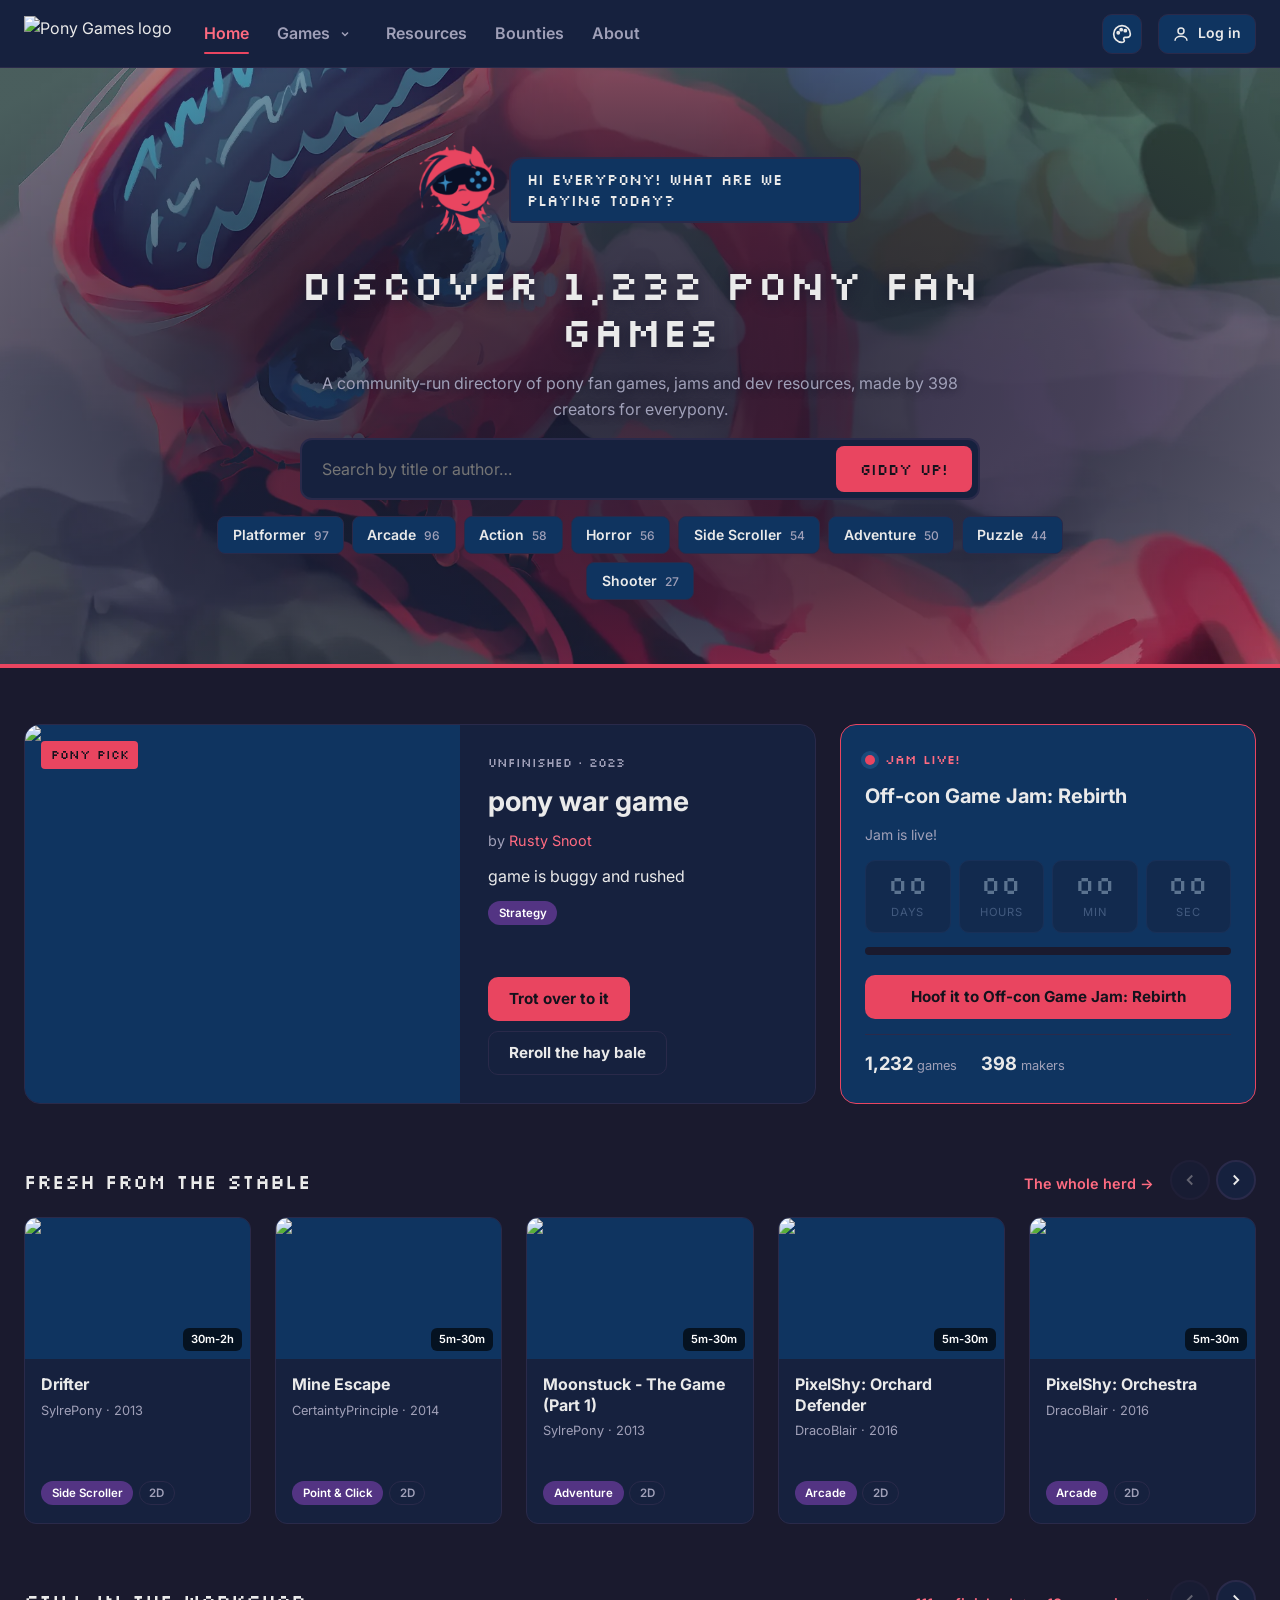
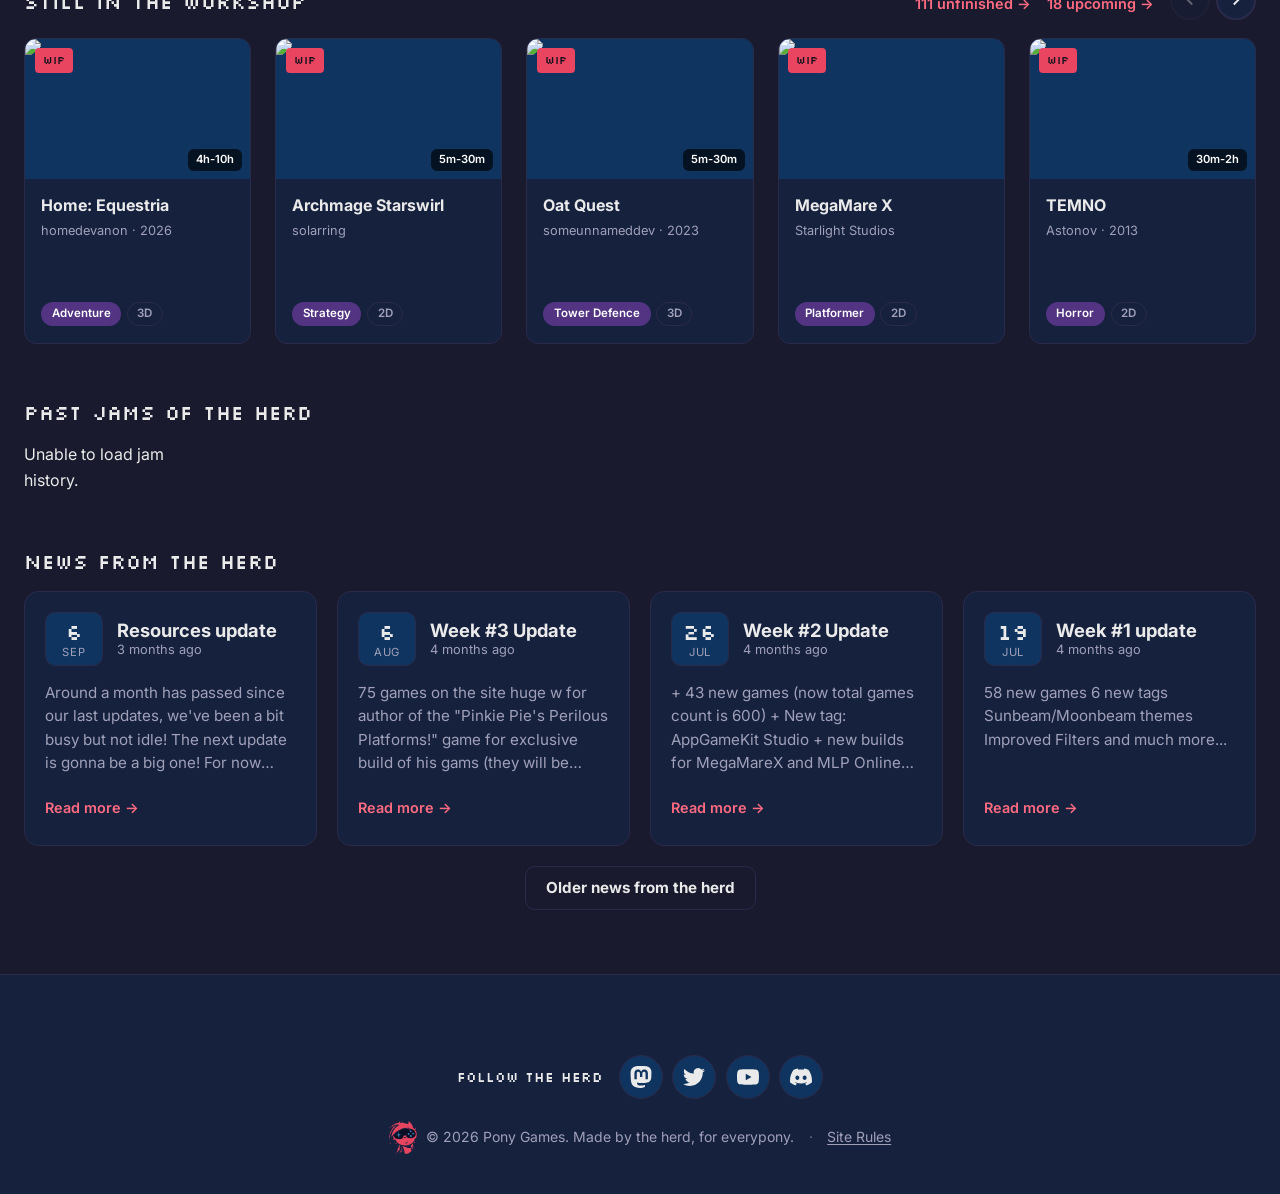
==== commit e94481e6: "Rules" ====
--- a/index.html
+++ b/index.html
@@ -36,7 +36,7 @@
   <link rel="preconnect" href="https://fonts.googleapis.com">
   <link rel="preconnect" href="https://fonts.gstatic.com" crossorigin>
   <link rel="stylesheet" href="https://fonts.googleapis.com/css2?family=Inter:wght@400;500;600;700&family=Silkscreen&display=swap">
-  <link rel="stylesheet" href="css/style.css?v=20261112a" />
+  <link rel="stylesheet" href="css/style.css?v=20261112b" />
   <link rel="stylesheet" href="https://mlp-ring.neocities.org/ring-js/onionring.css">
   <link rel="apple-touch-icon" sizes="180x180" href="/apple-touch-icon.png">
   <link rel="icon" type="image/png" sizes="32x32" href="/favicon-32x32.png">
@@ -254,8 +254,8 @@
     </div>
   </footer>
 
-  <script src="js/timer.js?v=20261112a"></script>
-  <script src="js/main.js?v=20261112a"></script>
+  <script src="js/timer.js?v=20261112b"></script>
+  <script src="js/main.js?v=20261112b"></script>
   <script src="https://cdn.jsdelivr.net/gh/MarketingPipeline/Markdown-Tag/markdown-tag.js"></script> 
 </body>
 </html>
--- a/css/style.css
+++ b/css/style.css
@@ -4514,3 +4514,5 @@
 .auth-form__terms a:hover, .post-form__rules a:hover, .site-footer__credit a:hover { color: var(--color-accent-soft); }
 .post-form__rules { color: var(--color-text-muted); font-size: 0.85em; }
 .site-footer__sep { margin: 0 0.3rem; opacity: 0.6; }
+.rules__item a { color: var(--color-accent-soft); text-decoration: underline; text-underline-offset: 2px; }
+.rules__item a:hover { color: var(--color-accent); }
